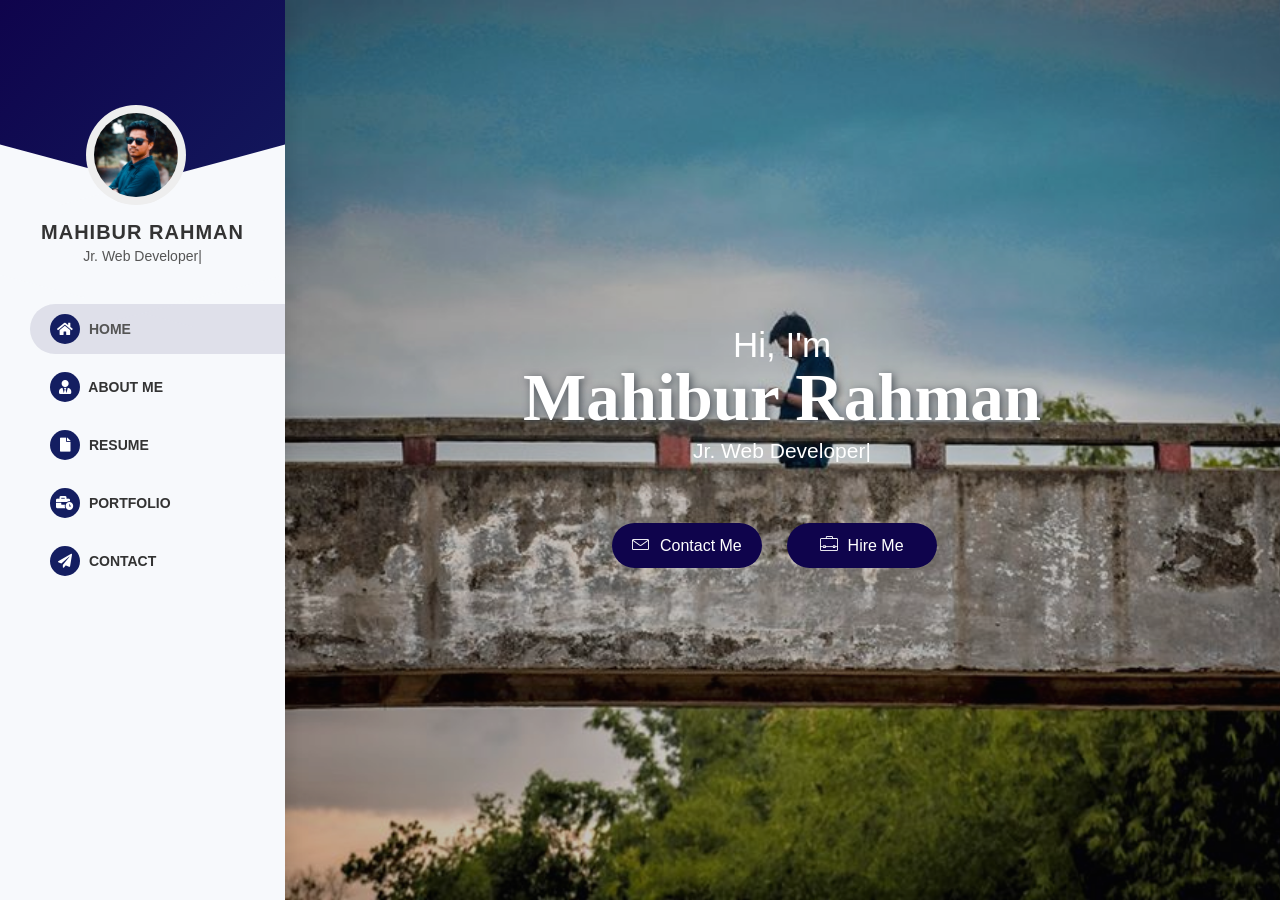
==== index.html @ e8173b94 "Add files via upload" ====
<!DOCTYPE html>
<html lang="en">

<head>
    <meta charset="utf-8">
    <meta http-equiv="X-UA-Compatible" content="IE=edge">
    <meta name="viewport" content="width=device-width, initial-scale=1, maximum-scale=1" />
    <meta name="description" content="Mahibur Rahman | Web Developer & Designer" />
    <meta name="author" content="Mahibur Rahman" />
    <link rel="icon" href="assets/img/profile.jpg">
    <title>Hi there! I&#039;m Mahibur Rahman.</title>

    <!-- Bootstrap -->
    <link rel="stylesheet" href="assets/css/bootstrap.min.css" type="text/css">
    <!-- Animation -->
    <link rel="stylesheet" href="assets/css/animate.min.css" type="text/css">
    <!-- Owl Carousel -->
    <link rel="stylesheet" href="assets/css/owl.carousel.min.css" type="text/css">
    <!-- Light Case -->
    <link rel="stylesheet" href="assets/css/lightcase.min.css" type="text/css">
    <!-- Template style -->
    <link rel="stylesheet" href="style.css" type="text/css">
    <script src="//maxcdn.bootstrapcdn.com/bootstrap/3.3.0/js/bootstrap.min.js"></script>
    <script src="//code.jquery.com/jquery-1.11.1.min.js"></script>

    <style>
     
    </style>

</head>


<body>
    <!-- preloader -->
    <div id="preloader">
        <div id="preloader-circle">
            <span></span>
            <span></span>
        </div>
    </div>
    <!-- /preloader -->

    <div class="wrapper-page">
        <!-- Header -->
        <header class="header">
            <div class="header-content">
                <div class="profile-picture-block">
                    <div class="my-photo">
                        <img src="assets/img/profile.jpg" class="img-fluid" alt="image">
                    </div>
                </div>
                <!-- Header Head -->
                <div class="site-title-block">
                    <div class="site-title">Mahibur Rahman</div>
                    <div class="type-wrap">
                        <div class="typed-strings">
                            <span>Jr. Web Developer</span>
                            <span>Jr. Software Developer</span>
                            <span>Designer</span>
                            <span>Learner</span>
                        </div>
                        <span class="typed"></span>
                    </div>
                </div>
                <!-- /Header Head -->

                <!-- Navigation -->
                <div class="site-nav">
                    <!-- Main menu -->
                    <ul class="header-main-menu" id="header-main-menu">
                        <li><a class="active" href="./"><i class="fas fa-home"></i> Home</a></li>
                        <li><a href="#about-me"><i class="fas fa-user-tie"></i> About Me</a></li>
                        <li><a href="#resume"><i class="fas fa-file"></i> Resume</a></li>
                        <li><a href="#portfolio"><i class="fas fa-business-time"></i> Portfolio</a></li>
                        <!-- <li><a href="#gallery"><i class="fas fa-image"></i> Gallery</a></li> -->
                        <li><a href="#contact"><i class="fas fa-paper-plane"></i> Contact</a></li>
                    </ul>
                    <!-- /Main menu -->

                    <!-- Copyrights -->
                    <!-- <div class="copyrights">©2020. All Rights Reserved by <b>Mahibur Rahman</div> -->
                    <!-- / Copyrights -->
                </div>
                <!-- /Navigation -->
            </div>
        </header>
        <!-- /Header -->

        <!-- Mobile Header -->
        <div class="responsive-header">
            <div class="responsive-header-name">
                <img class="responsive-logo" src="assets/img/profile.jpg" alt="" />
                <a href="./">Mahibur Rahman</a>
            </div>
            <span class="responsive-icon"><i class="lnr lnr-menu"></i></span>
        </div>
        <!-- /Mobile Header -->

        <!-- Main Content Pages -->
        <div class="content-pages">
            <!-- Subpages -->
            <div class="sub-home-pages">
                <!-- Start Page home -->
                <section id="home" class="sub-page start-page">
                    <div class="sub-page-inner">
                        <div class="mask"></div>
                        <div class="row">
                            <div class="col-sm-12 col-md-12 col-lg-12">
                                <div class="title-block">
                                    <span>Hi, I'm</span>
                                    <h2>
                                        Mahibur Rahman
                                    </h2>
                                    <div class="type-wrap">
                                        <div class="typed-strings">
                                            <span>Jr. Web Developer</span>
                                            <span>Jr. Software Developer</span>
                                            <span>Designer</span>
                                            <span>Learner</span>
                                        </div>
                                        <span class="typed"></span>
                                    </div>
                                    <div class="home-buttons">
                                        <a href="#contact" class="bt-submit"><i class="lnr lnr-envelope"></i> Contact
                                            Me</a>
                                        <a target="_blank" href="https://www.facebook.com/whoisrakib"
                                            class="bt-submit"><i class="lnr lnr-briefcase"></i> Hire Me</a>
                                    </div>
                                </div>
                            </div>
                        </div>
                    </div>
                </section>
                <!-- /Start Page home -->

                <!-- About Me Subpage -->
                <section id="about-me" class="sub-page">
                    <div class="sub-page-inner">
                        <div class="section-title">
                            <div class="main-title">
                                <div class="title-main-page">
                                    <h4>About me</h4>
                                    <p>introduce my self</p>
                                </div>
                            </div>
                        </div>
                        <div class="section-content">
                            <!-- about me -->
                            <div class="row pb-30">
                                <div class="col-xs-12 col-sm-12 col-md-6 col-lg-6">
                                    <h3>Mahibur Rahman</h3>
                                    <span class="about-location"><i class="lnr lnr-map-marker"></i> Dhaka,
                                        Bangladesh</span>
                                    <p class="about-content">I'm working as a Professional Web Developer since 2014.
                                        Worked in more than 85+ live projects and also with more than 120 different
                                        clients! I'm a person who is positive in every aspect of life. I'm simple &
                                        ordinary yet quite different from others. I like flowers in spring and rain in
                                        the summer...actually I love myself. I love music & that is all that matters. So
                                        stay with me...</p>
                                    <p class="about-content">For every single project that I have done my focus has been
                                        on creating the best user Experience Possible.</p>

                                    <ul class="bout-list-summry row">
                                        <li class="col-xs-12 col-sm-12 col-md-4 col-lg-4">
                                            <div class="icon-info">
                                                <i class="lnr lnr-briefcase"></i>
                                            </div>
                                            <div class="details-info">
                                                <h6>5 Years+ Working</h6>
                                                <p>Experience</p>
                                            </div>
                                        </li>
                                        <li class="col-xs-12 col-sm-12 col-md-4 col-lg-4">
                                            <div class="icon-info">
                                                <i class="lnr lnr-layers"></i>
                                            </div>
                                            <div class="details-info">
                                                <h6>85+ Projects</h6>
                                                <p>Completed</p>
                                            </div>
                                        </li>
                                        <li class="col-xs-12 col-sm-12 col-md-4 col-lg-4">
                                            <div class="icon-info">
                                                <i class="lnr lnr-coffee-cup"></i>
                                            </div>
                                            <div class="details-info">
                                                <h6>50+ Meetings</h6>
                                                <p>Successful</p>
                                            </div>
                                        </li>
                                    </ul>
                                </div>

                                <div class="col-xs-6 col-sm-12 col-md-6 col-lg-6">
                                    <div class="box-img">
                                        <img src="assets/img/about.gif" class="img-fluid" alt="image">
                                    </div>
                                </div>
                            </div>
                            <!-- /about me -->

                            <!-- services -->
                            <div class="special-block-bg">
                                <div class="section-head">
                                    <h4>
                                        <span>What Actually I Do</span>
                                        My Services
                                    </h4>
                                </div>
                                <div class="row">
                                    <div class="col-xs-12 col-sm-12 col-md-6 col-lg-6">
                                        <div class="services-list">
                                            <!-- Service Item 1 -->
                                            <div class="service-block">
                                                <div class="service-icon">
                                                    <i class="lnr lnr-laptop-phone"></i>
                                                </div>
                                                <div class="service-text">
                                                    <h4>Web Design & Development</h4>
                                                    <p>Let’s our professionals develop your dream site. Our developers
                                                        make our client’s money worthy by offering something better than
                                                        their competitors have.</p>
                                                </div>
                                            </div>
                                            <!-- /Service Item 1 -->

                                            <!-- Service Item 2 -->
                                            <div class="service-block">
                                                <div class="service-icon">
                                                    <i class="lnr lnr-code"></i>
                                                </div>
                                                <div class="service-text">
                                                    <h4>Digital Marketing</h4>
                                                    <p>All types of Digital Marketing source are available here.</p>
                                                </div>
                                            </div>
                                            <!-- Service Item 2 -->
                                        </div>
                                    </div>

                                    <div class="col-xs-12 col-sm-12 col-md-6 col-lg-6">
                                        <div class="services-list">
                                            <!-- Service Item 3 -->
                                            <div class="service-block">
                                                <div class="service-icon">
                                                    <i class="lnr lnr-pencil"></i>
                                                </div>
                                                <div class="service-text">
                                                    <h4>Graphics Design</h4>
                                                    <p>Graphics Design is my hobby, i like to design in my free time.
                                                        It's help me to design Software or Web.</p>
                                                </div>
                                            </div>
                                            <!-- Service Item 3 -->

                                            <!-- Service Item 4 -->
                                            <div class="service-block">
                                                <div class="service-icon">
                                                    <i class="lnr lnr-screen"></i>
                                                </div>
                                                <div class="service-text">
                                                    <h4>Software Development</h4>
                                                    <p>We develop professional Software and Mobile App. Budget friendly
                                                        and best service.</p>
                                                </div>
                                            </div>
                                            <!-- Service Item 4 -->
                                        </div>
                                    </div>
                                </div>
                            </div>
                            <!-- /services -->

                            <!-- Video section -->
                            <div class="video-section">
                                <div class="overlay pb-40 pt-40">
                                    <div class="container">
                                        <div class="row">
                                            <div class="col-xs-12 col-sm-12 col-md-7 col-lg-7">
                                                <div class="sub-title">
                                                    <h6>Why You Hire Me?</h6>
                                                    <h2>I Am The Best Front End Expert in the marketplace</h2>
                                                </div>
                                            </div>
                                            <div class="col-xs-12 col-sm-12 col-md-5 col-lg-5">
                                                <div class="pulse-icon">
                                                    <div class="icon-wrap">
                                                        <a target="_blank" href="#contact">
                                                            <i class="fa fa-play"></i>
                                                        </a>
                                                    </div>
                                                    <div class="elements">
                                                        <div class="circle circle-outer"></div>
                                                        <div class="circle circle-inner"></div>
                                                        <div class="pulse pulse-1"></div>
                                                        <div class="pulse pulse-2"></div>
                                                        <div class="pulse pulse-3"></div>
                                                    </div>
                                                </div>
                                            </div>
                                        </div>
                                    </div>
                                </div>
                            </div>
                            <!-- /Video section -->

                            <!-- Fun Facts -->
                            <div class="row pb-30 pt-30">
                                <div class="section-head col-sm-12">
                                    <h4>
                                        <span>Fun</span>
                                        Facts
                                    </h4>
                                </div>
                                <!-- Item 1 -->
                                <div class="col-xs-12 col-sm-6 col-md-3 col-lg-3">
                                    <div class="pb-30">
                                        <div class="counter-block">
                                            <i class="pe-7s-smile"></i>
                                            <h4>Happy Clients</h4>
                                            <span class="counter-block-value" data-count="150">0</span>
                                        </div>
                                    </div>
                                </div>
                                <!-- /Item 1-->

                                <!-- Item 2 -->
                                <div class="col-xs-12 col-sm-6 col-md-3 col-lg-3">
                                    <div class="pb-30">
                                        <div class="counter-block">
                                            <i class="pe-7s-light"></i>
                                            <h4>Experiences Years</h4>
                                            <span class="counter-block-value" data-count="3">0</span>
                                        </div>
                                    </div>
                                </div>
                                <!-- /Item 2 -->

                                <!-- Item 3-->
                                <div class="col-xs-12 col-sm-6 col-md-3 col-lg-3">
                                    <div class="pb-30">
                                        <div class="counter-block">
                                            <i class="pe-7s-cup"></i>
                                            <h4>Awards Won</h4>
                                            <span class="counter-block-value" data-count="1">0</span>
                                        </div>
                                    </div>
                                </div>
                                <!-- /Item 3 -->

                                <!-- Item 4-->
                                <div class="col-xs-12 col-sm-6 col-md-3 col-lg-3">
                                    <div class="pb-30">
                                        <div class="counter-block">
                                            <i class="pe-7s-coffee"></i>
                                            <h4>Meetings</h4>
                                            <span class="counter-block-value" data-count="50">0</span>
                                        </div>
                                    </div>
                                </div>
                                <!-- /Item 4-->
                            </div>
                            <!-- /Fun Facts -->

                            <!-- List Of Testimonials -->
                            <div class="special-block-bg">
                                <div class="section-head">
                                    <h4>
                                        <span>What My Freedom</span>
                                        Client Say
                                    </h4>
                                </div>
                                <div class="testimonials owl-carousel">
                                    <!-- Testimonial item 1 -->
                                    <div class="testimonial-item">
                                        <div class="testimonial-content">
                                            <div class="testimonial-review">
                                                <p>Rakib is very much impressive in customer service. The most important
                                                    thing is if you need frequent editing and, he has no objection,
                                                    which is very much position. I think him as my permanent graphic
                                                    designer. Wishing him al the best.</p>
                                            </div>
                                        </div>
                                        <div class="testimonial-footer">
                                            <div class="testimonial-avatar">
                                                <img src="assets/img/testimonials/testimonial-avatar-1.png"
                                                    alt="Istiaque Hasan" />
                                            </div>
                                            <div class="testimonial-owner-content">
                                                <p class="testimonial-owner">Istiaque Hasan</p>
                                                <ul class="testimonial-rating">
                                                    <li><i class="fa fa-star"></i></li>
                                                    <li><i class="fa fa-star"></i></li>
                                                    <li><i class="fa fa-star"></i></li>
                                                    <li><i class="fa fa-star"></i></li>
                                                    <li><i class="fa fa-star"></i></li>
                                                </ul>
                                            </div>
                                        </div>
                                    </div>
                                    <!-- /Testimonial item 1 -->

                                    <!-- Testimonial item 2 -->
                                    <div class="testimonial-item">
                                        <div class="testimonial-content">
                                            <div class="testimonial-review">
                                                <p>The process of working with Rakib's has always been pleasant and
                                                    smooth.He is very proactive and cognizant of the budget I am working
                                                    with.</p>
                                            </div>
                                        </div>
                                        <div class="testimonial-footer">
                                            <div class="testimonial-avatar">
                                                <img src="assets/img/testimonials/testimonial-avatar-2.png"
                                                    alt="Shahnur Niloy" />
                                            </div>
                                            <div class="testimonial-owner-content">
                                                <p class="testimonial-owner">Shahnur Niloy</p>
                                                <ul class="testimonial-rating">
                                                    <li><i class="fa fa-star"></i></li>
                                                    <li><i class="fa fa-star"></i></li>
                                                    <li><i class="fa fa-star"></i></li>
                                                    <li><i class="fa fa-star"></i></li>
                                                    <li><i class="fa fa-star-half-alt"></i></li>
                                                </ul>
                                            </div>
                                        </div>
                                    </div>
                                    <!-- /Testimonial item 2 -->

                                    <!-- Testimonial item 3 -->
                                    <div class="testimonial-item">
                                        <div class="testimonial-content">
                                            <div class="testimonial-review">
                                                <p>hamim was great to work with on this small project -- he was very
                                                    resourceful and patient. We will certainly keep him in mind for
                                                    future projects. Awesome work, Highly recommend him to other
                                                    employers.</p>
                                            </div>
                                        </div>
                                        <div class="testimonial-footer">
                                            <div class="testimonial-avatar">
                                                <img src="assets/img/testimonials/testimonial-avatar-1.png"
                                                    alt="Flyn Jumary" />
                                            </div>
                                            <div class="testimonial-owner-content">
                                                <p class="testimonial-owner">Flyn Jumary</p>
                                                <ul class="testimonial-rating">
                                                    <li><i class="fa fa-star"></i></li>
                                                    <li><i class="fa fa-star"></i></li>
                                                    <li><i class="fa fa-star"></i></li>
                                                    <li><i class="fa fa-star"></i></li>
                                                    <li><i class="fa fa-star"></i></li>
                                                </ul>
                                            </div>
                                        </div>
                                    </div>
                                    <!-- /Testimonial item 3 -->
                                </div>
                            </div>
                            <!-- /List Of Testimonials -->
                            <!-- /Clients Block -->
                        </div>
                    </div>
                </section>
                <!-- About Me Subpage -->

                <!-- Resume Subpage -->
                <section id="resume" class="sub-page">
                    <div class="sub-page-inner">
                        <div class="section-title">
                            <div class="main-title">
                                <div class="title-main-page">
                                    <h4>Resume</h4>
                                    <p>introduce my self</p>
                                </div>
                            </div>
                        </div>

                        <div class="section-content">
                            <div class="row">
                                <div class="col-xs-12 col-sm-12 col-md-12">

                                    <!-- Work History -->
                                    <div class="pb-300">
                                        <div class="section-head col-sm-12">
                                            <h4>
                                                <span>My Professional</span>
                                                Work History
                                            </h4>
                                            <a class="bt-submit"
                                                href="https://drive.google.com/file/u/1/d/1zi_eWAwL0IRHA_oFa9gWhg3jEgoL3Dp6/view?usp=sharing"><i
                                                    class="fas fa-cloud-download-alt"></i> Download Resume</a>
                                        </div>

                                        <div class="main-timeline">
                                            <div class="timeline currecnt">
                                                <div class="timeline-icon">
                                                    <img src="assets/img/resume/1.jpg" alt="">
                                                </div>
                                                <div class="timeline-content">
                                                    <span class="date">February 20, 2020 - Till Now</span>
                                                    <h5 class="title">Associate Software Engineer at <b>Feydel</b></h5>
                                                    <p class="description">Feydel is a software company that provides a
                                                        lot of digital service. I'm working here as a learner of
                                                        software industry and trying to learn more and implement new
                                                        technology. Hoping best and for this i always seek the almighty
                                                        God's mercy.</p>
                                                </div>
                                            </div>

                                            <div class="timeline">
                                                <div class="timeline-icon">
                                                    <img src="assets/img/resume/2.jpg" alt="">
                                                </div>
                                                <div class="timeline-content">
                                                    <span class="date">2015 - 2017</span>
                                                    <h5 class="title">Designer & Developer at <b>Fiverr</b></h5>
                                                    <p class="description">I was earned Level 2 Seller badge, but
                                                        unfortunately it was block.</p>
                                                </div>
                                            </div>

                                            <div class="timeline">
                                                <div class="timeline-icon">
                                                    <img src="assets/img/resume/3.jpg" alt="">
                                                </div>
                                                <div class="timeline-content  s-m-0 pb-0">
                                                    <span class="date">2016 - 2019</span>
                                                    <h5 class="title">Front-end Developer</h5>
                                                    <p class="description">Worked at <b>Rakib's</b></p>
                                                </div>
                                            </div>
                                        </div>
                                    </div>
                                    <!-- /Work History -->

                                    <!-- Skills -->
                                    <div class="pb-30 pt-30">
                                        <div class="row list-skills">
                                            <!-- Work Skills -->
                                            <div class="col-xs-12 col-sm-12 col-md-12">
                                                <div class="special-block-bg">
                                                    <div class="section-head">
                                                        <h4>
                                                            <span>My Professional </span>
                                                            Work Skills
                                                        </h4>
                                                    </div>
                                                    <div class="row">
                                                        <div class="col-xs-12 col-sm-6 col-md-6">
                                                            <div class="skills-items skills-progressbar">
                                                                <div class="skill-item">
                                                                    <h4>HTML5</h4>
                                                                    <div class="progress">
                                                                        <div class="progress-bar wow fadeInLeft"
                                                                            data-progress="100%" style="width: 100%;"
                                                                            data-wow-duration="1.5s"
                                                                            data-wow-delay="1.2s"> </div>
                                                                    </div>
                                                                    <span>100%</span>
                                                                </div>
                                                                <div class="skill-item">
                                                                    <h4>CSS3</h4>
                                                                    <div class="progress">
                                                                        <div class="progress-bar wow fadeInLeft"
                                                                            data-progress="100%" style="width: 100%;"
                                                                            data-wow-duration="1.5s"
                                                                            data-wow-delay="1.2s"> </div>
                                                                    </div>
                                                                    <span>100%</span>
                                                                </div>
                                                                <div class="skill-item">
                                                                    <h4>Adobe Photoshop & Illustrator</h4>
                                                                    <div class="progress">
                                                                        <div class="progress-bar wow fadeInLeft"
                                                                            data-progress="90%" style="width: 75%;"
                                                                            data-wow-duration="1.5s"
                                                                            data-wow-delay="1.2s"> </div>
                                                                    </div>
                                                                    <span>90%</span>
                                                                </div>
                                                                <div class="skill-item">
                                                                    <h4>PSD to HTML5</h4>
                                                                    <div class="progress">
                                                                        <div class="progress-bar wow fadeInLeft"
                                                                            data-progress="100%" style="width: 100%;"
                                                                            data-wow-duration="1.5s"
                                                                            data-wow-delay="1.2s"> </div>
                                                                    </div>
                                                                    <span>100%</span>
                                                                </div>
                                                                <div class="skill-item">
                                                                    <h4>Responsive Design</h4>
                                                                    <div class="progress">
                                                                        <div class="progress-bar wow fadeInLeft"
                                                                            data-progress="100%" style="width: 100%;"
                                                                            data-wow-duration="1.5s"
                                                                            data-wow-delay="1.2s"> </div>
                                                                    </div>
                                                                    <span>100%</span>
                                                                </div>
                                                            </div>
                                                        </div>
                                                        <div class="col-xs-12 col-sm-6 col-md-6">
                                                            <div class="skills-items skills-progressbar">

                                                                <div class="skill-item">
                                                                    <h4>WordPress</h4>
                                                                    <div class="progress">
                                                                        <div class="progress-bar wow fadeInLeft"
                                                                            data-progress="85%" style="width: 65%;"
                                                                            data-wow-duration="1.5s"
                                                                            data-wow-delay="1.2s"> </div>
                                                                    </div>
                                                                    <span>85%</span>
                                                                </div>
                                                                <div class="skill-item">
                                                                    <h4>PHP & MySQL</h4>
                                                                    <div class="progress">
                                                                        <div class="progress-bar wow fadeInLeft"
                                                                            data-progress="65%" style="width: 65%;"
                                                                            data-wow-duration="1.5s"
                                                                            data-wow-delay="1.2s"> </div>
                                                                    </div>
                                                                    <span>65%</span>
                                                                </div>
                                                                <div class="skill-item">
                                                                    <h4>Time Management</h4>
                                                                    <div class="progress">
                                                                        <div class="progress-bar wow fadeInLeft"
                                                                            data-progress="100%" style="width: 100%;"
                                                                            data-wow-duration="1.5s"
                                                                            data-wow-delay="1.2s"> </div>
                                                                    </div>
                                                                    <span>100%</span>
                                                                </div>
                                                                <div class="skill-item">
                                                                    <h4>Team Work</h4>
                                                                    <div class="progress">
                                                                        <div class="progress-bar wow fadeInLeft"
                                                                            data-progress="100%" style="width: 100%;"
                                                                            data-wow-duration="1.5s"
                                                                            data-wow-delay="1.2s"> </div>
                                                                    </div>
                                                                    <span>100%</span>
                                                                </div>
                                                                <div class="skill-item">
                                                                    <h4>Flutter</h4>
                                                                    <div class="progress">
                                                                        <div class="progress-bar wow fadeInLeft"
                                                                            data-progress="50%" style="width: 40%;"
                                                                            data-wow-duration="1.5s"
                                                                            data-wow-delay="1.2s"> </div>
                                                                    </div>
                                                                    <span>50%</span>
                                                                </div>
                                                            </div>
                                                        </div>
                                                    </div>
                                                </div>
                                            </div>
                                            <!-- /Work Skills -->
                                        </div>
                                    </div>
                                    <!-- /Skills -->

                                    <!-- Education History -->
                                    <div class="pt-30">
                                        <div class="section-head">
                                            <h4>
                                                <span>My Education</span>
                                                Background History
                                            </h4>
                                        </div>
                                        <div class="main-timeline">
                                            <div class="timeline">
                                                <div class="timeline-icon">
                                                    <img src="assets/img/resume/6.jpg" alt="">
                                                </div>
                                                <div class="timeline-content">
                                                    <span class="date">2017-2021</span>
                                                    <h5 class="title">B.Sc. in CSE</h5>
                                                    <p class="description">Studying Computer Science in <b>City
                                                            University</b>, Dhaka.</p>
                                                </div>
                                            </div>

                                            <div class="timeline">
                                                <div class="timeline-icon">
                                                    <img src="assets/img/resume/5.jpg" alt="">
                                                </div>
                                                <div class="timeline-content">
                                                    <span class="date">2014-2016</span>
                                                    <h5 class="title">HSC</h5>
                                                    <p class="description">I have completed a HSC from <b>Kazi Mohammad
                                                            Shafiqul Islam University College</b>, B-Baria.</p>
                                                </div>
                                            </div>

                                            <div class="timeline">
                                                <div class="timeline-icon">
                                                    <img src="assets/img/resume/4.jpg" alt="">
                                                </div>
                                                <div class="timeline-content">
                                                    <span class="date">2007-2013</span>
                                                    <h5 class="title">SSC</h5>
                                                    <p class="description">I have completed a 5-year Secondary School
                                                        Certificate (SSC) from <b>Gobindapur Govt. High School</b>,
                                                        Habiganj, Sylhet.</p>
                                                </div>
                                            </div>
                                        </div>
                                    </div>
                                    <!-- /Education History -->
                                </div>
                            </div>
                        </div>
                    </div>
                </section>
                <!-- End of Resume Subpage -->

                <!-- Gallery Subpage -->
                <section id="gallery" class="sub-page">
                    <div class="sub-page-inner">
                        <div class="row">
                            <div class="gallery col-lg-12 col-md-12 col-sm-12 col-xs-12">
                                <div class="section-title">
                                    <div class="main-title">
                                        <div class="title-main-page">
                                            <h4>Gallery</h4>
                                            <p>My History</p>
                                        </div>
                                    </div>
                                </div>



                            </div>

                            <div class="col-md-12 d-flex justify-content-center mb-5">
                                <button class="btn btn-default filter-button mr-1" data-filter="all">All</button>
                                <button class="btn btn-default filter-button mr-1" data-filter="personal">Personal</button>
                                <button class="btn btn-default filter-button mr-1" data-filter="profession">Profession</button>
                                <button class="btn btn-default filter-button mr-1" data-filter="event">Event</button>
                                <button class="btn btn-default filter-button mr-1" data-filter="tour">Tour</button>
                            </div>
                            <br />

                            <!-- class="img-responsive" -->

                            <div class="gallery_product col-lg-4 col-md-4 col-sm-4 col-xs-6 filter personal">
                                <img src="https://scontent.fdac47-1.fna.fbcdn.net/v/t1.0-9/79764875_1923916137754466_2978087918834286592_o.jpg?_nc_cat=110&_nc_sid=8024bb&_nc_eui2=AeHgt6SiRjdaEcbPVSSffFo7IG5-Um8bA9cgbn5SbxsD1w5Xbi-6VsKJy18_uij1AItuf48B-cM-PPSHP7uUJD5S&_nc_ohc=GqSFt-AwVDoAX84lDVu&_nc_ht=scontent.fdac47-1.fna&oh=a0bc2d7d4e1d3efeb9baf0057ae19a7d&oe=5F55BA62"
                                    alt="#" class="img-thumbnail">
                            </div>

                            <div class="gallery_product col-lg-4 col-md-4 col-sm-4 col-xs-6 filter tour">
                                <img src="https://scontent.fdac47-1.fna.fbcdn.net/v/t1.0-9/72125590_1886396641506416_6916724636101115904_o.jpg?_nc_cat=106&_nc_sid=8024bb&_nc_eui2=AeGSVfP-X7hhAEN4WatjJijjFYxdWiLDgmUVjF1aIsOCZSQSR-vZTpMQgyBN8HRsVs7hPFhmv5TmLe0lmCH4rxYX&_nc_ohc=f18ue5Nza4cAX_ihkEC&_nc_ht=scontent.fdac47-1.fna&oh=5214dcdf94a2c485071a6c56206efd96&oe=5F54E65E"
                                    alt="#" class="img-thumbnail">
                            </div>

                            <div class="gallery_product col-lg-4 col-md-4 col-sm-4 col-xs-6 filter personal">
                                <img src="https://scontent.fdac47-1.fna.fbcdn.net/v/t1.0-9/79764875_1923916137754466_2978087918834286592_o.jpg?_nc_cat=110&_nc_sid=8024bb&_nc_eui2=AeHgt6SiRjdaEcbPVSSffFo7IG5-Um8bA9cgbn5SbxsD1w5Xbi-6VsKJy18_uij1AItuf48B-cM-PPSHP7uUJD5S&_nc_ohc=GqSFt-AwVDoAX84lDVu&_nc_ht=scontent.fdac47-1.fna&oh=a0bc2d7d4e1d3efeb9baf0057ae19a7d&oe=5F55BA62"
                                    alt="#" class="img-thumbnail">
                            </div>

                            <div class="gallery_product col-lg-4 col-md-4 col-sm-4 col-xs-6 filter tour">
                                <img src="http://fakeimg.pl/365x365/" class="img-responsive">
                            </div>

                            <div class="gallery_product col-lg-4 col-md-4 col-sm-4 col-xs-6 filter event">
                                <img src="https://scontent.fdac47-1.fna.fbcdn.net/v/t1.0-9/s960x960/72329964_1857865034359577_7206044044160401408_o.jpg?_nc_cat=110&_nc_sid=8024bb&_nc_eui2=AeH_0xsXowudPuBr1KXsTn-YVINbX5HBjbpUg1tfkcGNurQhA3lwwfHkfXMrXjTsY6-t6FCAnmLCROmaK8_ek2c6&_nc_ohc=lEI-Dkhu3ZoAX-2nlxo&_nc_ht=scontent.fdac47-1.fna&_nc_tp=7&oh=a49952ae1982ecd7a5e2e778aaf15fd2&oe=5F55923D"
                                    alt="#" class="img-thumbnail">
                            </div>

                            <div class="gallery_product col-lg-4 col-md-4 col-sm-4 col-xs-6 filter tour">
                                <img src="http://fakeimg.pl/365x365/" class="img-responsive">
                            </div>

                            <div class="gallery_product col-lg-4 col-md-4 col-sm-4 col-xs-6 filter event">
                                <img src="https://scontent.fdac47-1.fna.fbcdn.net/v/t1.0-9/s960x960/72329964_1857865034359577_7206044044160401408_o.jpg?_nc_cat=110&_nc_sid=8024bb&_nc_eui2=AeH_0xsXowudPuBr1KXsTn-YVINbX5HBjbpUg1tfkcGNurQhA3lwwfHkfXMrXjTsY6-t6FCAnmLCROmaK8_ek2c6&_nc_ohc=lEI-Dkhu3ZoAX-2nlxo&_nc_ht=scontent.fdac47-1.fna&_nc_tp=7&oh=a49952ae1982ecd7a5e2e778aaf15fd2&oe=5F55923D"
                                    alt="#" class="img-thumbnail">
                            </div>

                            <div class="gallery_product col-lg-4 col-md-4 col-sm-4 col-xs-6 filter profession">
                                <img src="https://scontent.fdac47-1.fna.fbcdn.net/v/t1.0-9/s960x960/72329964_1857865034359577_7206044044160401408_o.jpg?_nc_cat=110&_nc_sid=8024bb&_nc_eui2=AeH_0xsXowudPuBr1KXsTn-YVINbX5HBjbpUg1tfkcGNurQhA3lwwfHkfXMrXjTsY6-t6FCAnmLCROmaK8_ek2c6&_nc_ohc=lEI-Dkhu3ZoAX-2nlxo&_nc_ht=scontent.fdac47-1.fna&_nc_tp=7&oh=a49952ae1982ecd7a5e2e778aaf15fd2&oe=5F55923D"
                                    alt="#" class="img-thumbnail">
                            </div>

                            <div class="gallery_product col-lg-4 col-md-4 col-sm-4 col-xs-6 filter tour">
                                <img src="http://fakeimg.pl/365x365/" class="img-responsive">
                            </div>

                            <div class="gallery_product col-lg-4 col-md-4 col-sm-4 col-xs-6 filter personal">
                                <img src="https://scontent.fdac47-1.fna.fbcdn.net/v/t1.0-9/79764875_1923916137754466_2978087918834286592_o.jpg?_nc_cat=110&_nc_sid=8024bb&_nc_eui2=AeHgt6SiRjdaEcbPVSSffFo7IG5-Um8bA9cgbn5SbxsD1w5Xbi-6VsKJy18_uij1AItuf48B-cM-PPSHP7uUJD5S&_nc_ohc=GqSFt-AwVDoAX84lDVu&_nc_ht=scontent.fdac47-1.fna&oh=a0bc2d7d4e1d3efeb9baf0057ae19a7d&oe=5F55BA62"
                                    alt="#" class="img-thumbnail">
                            </div>

                            <div class="gallery_product col-lg-4 col-md-4 col-sm-4 col-xs-6 filter event">
                                <img src="https://scontent.fdac47-1.fna.fbcdn.net/v/t1.0-9/s960x960/72329964_1857865034359577_7206044044160401408_o.jpg?_nc_cat=110&_nc_sid=8024bb&_nc_eui2=AeH_0xsXowudPuBr1KXsTn-YVINbX5HBjbpUg1tfkcGNurQhA3lwwfHkfXMrXjTsY6-t6FCAnmLCROmaK8_ek2c6&_nc_ohc=lEI-Dkhu3ZoAX-2nlxo&_nc_ht=scontent.fdac47-1.fna&_nc_tp=7&oh=a49952ae1982ecd7a5e2e778aaf15fd2&oe=5F55923D"
                                    alt="#" class="img-thumbnail">
                            </div>


                            <div class="gallery_product col-lg-4 col-md-4 col-sm-4 col-xs-6 filter friends">
                                <img src="http://fakeimg.pl/365x365/" class="img-responsive">
                            </div>
                        </div>
                    </div>
                </section>

                <!--end gallery subpage-->





                <!-- Portfolio Subpage -->
                <section id="portfolio" class="sub-page">
                    <div class="sub-page-inner">
                        <div class="section-title">
                            <div class="main-title">
                                <div class="title-main-page">
                                    <h4>Portfolio</h4>
                                    <p>Samples of some of my work from the past year.</p>
                                </div>
                            </div>
                        </div>

                        <div class="section-content">
                            <div class="filter-tabs">
                                <button class="fil-cat" data-rel="all"><span>0</span> All</button>
                                <button class="fil-cat" data-rel="html"><span>150</span> Graphic Design</button>
                                <button class="fil-cat" data-rel="landingpage"><span>10</span> Web Design</button>
                                <button class="fil-cat" data-rel="wp"><span>05</span> eCommerce Website</button>
                                <button class="fil-cat" data-rel="ecommerce"><span>01</span> Software Develop</button>
                            </div>

                            <div class="portfolio-grid portfolio-trigger" id="portfolio-page">
                                <div class="label-portfolio"><span class="rotated-sub">project</span><span
                                        class="project-count">11</span></div>
                                <div class="row">
                                    <div class="col-lg-6 col-md-6 col-sm-12 col-xs-12 portfolio-item all landingpage">
                                        <div class="portfolio-img">
                                            <img src="assets/img/portfolio/1.jpg" class="img-responsive" alt="">
                                        </div>
                                        <div class="portfolio-data">
                                            <h4><a target="_blank" href="http://www.feydel.com">Feydel Technology</a>
                                            </h4>
                                            <div class="portfolio-attr">
                                                <a target="_blank" href="http://www.feydel.com"><i
                                                        class="lnr lnr-link"></i></a>
                                                <a href="assets/img/portfolio/1-1.png" data-rel="lightcase:gal"
                                                    title=""><i class="lnr lnr-move"></i></a>
                                            </div>
                                        </div>
                                    </div>
                                    <div class="col-lg-6 col-md-6 col-sm-12 col-xs-12 portfolio-item all html">
                                        <div class="portfolio-img">
                                            <img src="assets/img/portfolio/2.jpg" class="img-responsive" alt="">
                                        </div>
                                        <div class="portfolio-data">
                                            <h4><a target="_blank" href="#">PlanetBD Travels</a></h4>
                                            <div class="portfolio-attr">
                                                <a target="_blank" href="#"><i class="lnr lnr-link"></i></a>
                                                <a href="assets/img/portfolio/2-2.jpg" data-rel="lightcase:gal"
                                                    title=""><i class="lnr lnr-move"></i></a>
                                            </div>
                                        </div>
                                    </div>
                                    <div class="col-lg-6 col-md-6 col-sm-12 col-xs-12 portfolio-item all html">
                                        <div class="portfolio-img">
                                            <img src="assets/img/portfolio/3.jpg" class="img-responsive" alt="">
                                        </div>
                                        <div class="portfolio-data">
                                            <h4><a target="_blank" href="#">Restaurant Menu Card</a></h4>
                                            <div class="portfolio-attr">
                                                <a target="_blank" href="#"><i class="lnr lnr-link"></i></a>
                                                <a href="assets/img/portfolio/3-3.jpg" data-rel="lightcase:gal"
                                                    title=""><i class="lnr lnr-move"></i></a>
                                            </div>
                                        </div>
                                    </div>
                                    <div class="col-lg-6 col-md-6 col-sm-12 col-xs-12 portfolio-item all wp">
                                        <div class="portfolio-img">
                                            <img src="assets/img/portfolio/4.jpg" class="img-responsive" alt="">
                                        </div>
                                        <div class="portfolio-data">
                                            <h4><a target="_blank" href="#">Grocery Ecommerce</a></h4>
                                            <div class="portfolio-attr">
                                                <a target="_blank" href="#"><i class="lnr lnr-link"></i></a>
                                                <a href="assets/img/portfolio/4-4.jpg" data-rel="lightcase:gal"
                                                    title=""><i class="lnr lnr-move"></i></a>
                                            </div>
                                        </div>
                                    </div>
                                    <div class="col-lg-6 col-md-6 col-sm-12 col-xs-12 portfolio-item all html">
                                        <div class="portfolio-img">
                                            <img src="assets/img/portfolio/5.jpg" class="img-responsive" alt="">
                                        </div>
                                        <div class="portfolio-data">
                                            <h4><a target="_blank"
                                                    href="http://tf.wpcheatsheet.net/html/garden-house/">Garden
                                                    House</a></h4>
                                            <div class="portfolio-attr">
                                                <a target="_blank"
                                                    href="http://tf.wpcheatsheet.net/html/garden-house/"><i
                                                        class="lnr lnr-link"></i></a>
                                                <a href="assets/img/portfolio/5-5.jpg" data-rel="lightcase:gal"
                                                    title=""><i class="lnr lnr-move"></i></a>
                                            </div>
                                        </div>
                                    </div>
                                    <div class="col-lg-6 col-md-6 col-sm-12 col-xs-12 portfolio-item all wp">
                                        <div class="portfolio-img">
                                            <img src="assets/img/portfolio/6.jpg" class="img-responsive" alt="">
                                        </div>
                                        <div class="portfolio-data">
                                            <h4><a target="_blank" href="http://amarcare.xyz">Cosmetics E-Commerce
                                                    Website</a></h4>
                                            <div class="portfolio-attr">
                                                <a target="_blank" href="http://amarcare.xyz"><i
                                                        class="lnr lnr-link"></i></a>
                                                <a href="assets/img/portfolio/6-6.png" data-rel="lightcase:gal"
                                                    title=""><i class="lnr lnr-move"></i></a>
                                            </div>
                                        </div>
                                    </div>
                                    <div class="col-lg-6 col-md-6 col-sm-12 col-xs-12 portfolio-item all landingpage">
                                        <div class="portfolio-img">
                                            <img src="assets/img/portfolio/7.jpg" class="img-responsive" alt="">
                                        </div>
                                        <div class="portfolio-data">
                                            <h4><a target="_blank" href="http://loginbangladesh.com">News Paper</a></h4>
                                            <div class="portfolio-attr">
                                                <a target="_blank" href="http://loginbangladesh.com"><i
                                                        class="lnr lnr-link"></i></a>
                                                <a href="assets/img/portfolio/7-7.png" data-rel="lightcase:gal"
                                                    title=""><i class="lnr lnr-move"></i></a>
                                            </div>
                                        </div>
                                    </div>
                                    <div class="col-lg-6 col-md-6 col-sm-12 col-xs-12 portfolio-item all html">
                                        <div class="portfolio-img">
                                            <img src="assets/img/portfolio/8.jpg" class="img-responsive" alt="">
                                        </div>
                                        <div class="portfolio-data">
                                            <h4><a target="_blank" href="#">Business Card Design</a></h4>
                                            <div class="portfolio-attr">
                                                <a target="_blank" href="#"><i class="lnr lnr-link"></i></a>
                                                <a href="assets/img/portfolio/8-8.jpg" data-rel="lightcase:gal"
                                                    title=""><i class="lnr lnr-move"></i></a>
                                            </div>
                                        </div>
                                    </div>
                                    <div class="col-lg-6 col-md-6 col-sm-12 col-xs-12 portfolio-item all landingpage">
                                        <div class="portfolio-img">
                                            <img src="assets/img/portfolio/9.jpg" class="img-responsive" alt="">
                                        </div>
                                        <div class="portfolio-data">
                                            <h4><a target="_blank" href="#">LMS Website</a></h4>
                                            <div class="portfolio-attr">
                                                <a target="_blank" href="#"><i class="lnr lnr-link"></i></a>
                                                <a href="assets/img/portfolio/9-9.png" data-rel="lightcase:gal"
                                                    title=""><i class="lnr lnr-move"></i></a>
                                            </div>
                                        </div>
                                    </div>
                                    <div class="col-lg-6 col-md-6 col-sm-12 col-xs-12 portfolio-item all html">
                                        <div class="portfolio-img">
                                            <img src="assets/img/portfolio/10.jpg" class="img-responsive" alt="">
                                        </div>
                                        <div class="portfolio-data">
                                            <h4><a target="_blank" href="#">Runner Courier Service</a></h4>
                                            <div class="portfolio-attr">
                                                <a target="_blank" href="#"><i class="lnr lnr-link"></i></a>
                                                <a href="assets/img/portfolio/10-10.jpg" data-rel="lightcase:gal"
                                                    title=""><i class="lnr lnr-move"></i></a>
                                            </div>
                                        </div>
                                    </div>
                                    <div class="col-lg-6 col-md-6 col-sm-12 col-xs-12 portfolio-item all ecommerce">
                                        <div class="portfolio-img">
                                            <img src="assets/img/portfolio/11.jpg" class="img-responsive" alt="">
                                        </div>
                                        <div class="portfolio-data">
                                            <h4><a target="_blank" href="http://nasir24.com/">Web Application</a></h4>
                                            <div class="portfolio-attr">
                                                <a target="_blank" href="http://nasir24.com/"><i
                                                        class="lnr lnr-link"></i></a>
                                                <a href="assets/img/portfolio/11-11.jpg" data-rel="lightcase:gal"
                                                    title=""><i class="lnr lnr-move"></i></a>
                                            </div>
                                        </div>
                                    </div>
                                </div>
                            </div>
                        </div>
                    </div>
                </section>
                <!-- /Portfolio Subpage -->


                <!-- Contact Subpage -->
                <section id="contact" class="sub-page">
                    <div class="sub-page-inner">
                        <div class="section-title">
                            <div class="main-title">
                                <div class="title-main-page">
                                    <h4>Contact</h4>
                                    <p>NEED SOME HELP?</p>
                                </div>
                            </div>
                        </div>

                        <!-- Contact Details -->
                        <div class="pt-50 pb-30">
                            <div class="section-head">
                                <h4>
                                    <span>Contact Information</span>
                                    Find me here
                                </h4>
                            </div>

                            <!-- Contact Info -->
                            <div class="sidebar-textbox row pb-50">
                                <div class="contact-info d-flex col-md-4">
                                    <div class="w-25">
                                        <div class="contact-icon">
                                            <i class="fas fa-phone"></i>
                                        </div>
                                    </div>
                                    <div class="contact-text w-75">
                                        <h2>Phone</h2>
                                        <p>+880 1776 539639</p>
                                    </div>
                                </div>
                                <div class="contact-info d-flex col-md-4">
                                    <div class="w-25">
                                        <div class="contact-icon">
                                            <i class="far fa-envelope-open"></i>
                                        </div>
                                    </div>
                                    <div class="contact-text w-75">
                                        <h2>Email</h2>
                                        <p>mahibur.business@gmail.com</p>
                                    </div>
                                </div>
                                <div class="contact-info d-flex col-md-4">
                                    <div class="w-25">
                                        <div class="contact-icon">
                                            <i class="fas fa-map-marker-alt"></i>
                                        </div>
                                    </div>
                                    <div class="contact-text w-75">
                                        <h2>Address</h2>
                                        <p>Dhaka, Bangladesh</p>
                                    </div>
                                </div>
                            </div>
                            <!-- /Contact info -->

                            <!-- Social Media -->
                            <div class="pt-50">
                                <div class="social-media-block">
                                    <h4>Follow Me: </h4>
                                    <ul class="social-media-links">
                                        <li><a target="_blank" href="https://www.facebook.com/whoisrakib"><i
                                                    class="fab fa-facebook-f"></i></a></li>
                                        <!-- <li><a target="_blank" href="#"><i class="fab fa-twitter"></i></a></li> -->
                                        <li><a target="_blank" href="https://www.linkedin.com/in/whoisrakib"><i
                                                    class="fab fa-linkedin-in"></i></a></li>
                                        <li><a target="_blank" href="https://www.behance.net/mahiburrahman"><i
                                                    class="fab fa-behance"></i></a></li>
                                        <li><a target="_blank" href="https://github.com/mahibur01"><i
                                                    class="fab fa-github"></i></a></li>
                                        <!-- <li><a target="_blank" href="#"><i class="fab fa-youtube"></i></a></li> -->
                                        <li><a target="_blank" href="https://www.instagram.com/mahibur.rakib/"><i
                                                    class="fab fa-instagram"></i></a></li>
                                    </ul>
                                </div>
                            </div>
                            <!-- /Social Media -->
                        </div>
                        <!-- /Contact Details -->
                    </div>
                </section>
                <!-- End Contact Subpage -->

            </div>
            <!-- /Page changer wrapper -->
        </div>
        <!-- /Main Content -->
    </div>


    <script>

        $(document).ready(function () {

            $(".filter-button").click(function () {
                var value = $(this).attr('data-filter');

                if (value == "all") {
                    //$('.filter').removeClass('hidden');
                    $('.filter').show('1000');
                }
                else {
                    //            $('.filter[filter-item="'+value+'"]').removeClass('hidden');
                    //            $(".filter").not('.filter[filter-item="'+value+'"]').addClass('hidden');
                    $(".filter").not('.' + value).hide('3000');
                    $('.filter').filter('.' + value).show('3000');

                }
            });

            if ($(".filter-button").removeClass("active")) {
                $(this).removeClass("active");
            }
            $(this).addClass("active");

        });




    </script>

    <!--JS Files-->
    <script src="assets/js/jquery.min.js"></script>
    <script src="assets/js/bootstrap.min.js"></script>
    <!--Owl Coursel-->
    <script src="assets/js/owl.carousel.min.js"></script>
    <!-- Typing Text -->
    <script src="assets/js/typed.min.js"></script>
    <!--Images LightCase-->
    <script src="assets/js/lightcase.min.js"></script>
    <!-- Portfolio filter -->
    <script src="assets/js/jquery.isotope.min.js"></script>
    <!-- Wow Animation -->
    <script src="assets/js/wow.min.js"></script>
    <!-- Map -->
    <script
        src="https://maps.google.com/maps/api/js?key=AIzaSyBkdsK7PWcojsO-o_q2tmFOLBfPGL8k8Vg&amp;language=en"></script>
    <!-- Main Script -->
    <script src="assets/js/script.js"></script>
</body>


</html>
---- assets/css/lightcase.min.css ----
/** * Lightcase - jQuery Plugin * The smart and flexible Lightbox Plugin. * * @authorCornel Boppart <cornel@bopp-art.com> * @copyrightAuthor * * @version2.5.0 (11/03/2018) *//** * Lightcase settings * * Note: Override default settings for your project without touching this source code by simply * defining those variables within a SASS map called '$lightcase-custom'. * * // Example usage * $lightcase-custom: ( * 'breakpoint': 768px * ); */@font-face{font-family: 'lightcase'; src: url("../fonts/lightcaseeead.html?55356177"); src: url("../fonts/lightcaseeead.html?55356177#iefix") format("embedded-opentype"), url("../fonts/lightcaseeead.woff?55356177") format("woff"), url("../fonts/lightcaseeead.ttf?55356177") format("truetype"), url("../fonts/lightcaseeead-2.html?55356177#lightcase") format("svg"); font-weight: normal; font-style: normal;}/* line 12, ../scss/components/fonts/_font-lightcase.scss */[class*='lightcase-icon-']:before{font-family: 'lightcase', sans-serif; font-style: normal; font-weight: normal; speak: none; display: inline-block; text-decoration: inherit; width: 1em; text-align: center; /* For safety - reset parent styles, that can break glyph codes*/ font-variant: normal; text-transform: none; /* fix buttons height, for twitter bootstrap */ line-height: 1em; /* Uncomment for 3D effect */ /* text-shadow: 1px 1px 1px rgba(127, 127, 127, 0.3); */}/* Codes *//* line 35, ../scss/components/fonts/_font-lightcase.scss */.lightcase-icon-play:before{content: '\e800';}/* line 36, ../scss/components/fonts/_font-lightcase.scss */.lightcase-icon-pause:before{content: '\e801';}/* line 37, ../scss/components/fonts/_font-lightcase.scss */.lightcase-icon-close:before{content: '\e802';}/* line 38, ../scss/components/fonts/_font-lightcase.scss */.lightcase-icon-prev:before{content: '\e803';}/* line 39, ../scss/components/fonts/_font-lightcase.scss */.lightcase-icon-next:before{content: '\e804';}/* line 40, ../scss/components/fonts/_font-lightcase.scss */.lightcase-icon-spin:before{content: '\e805';}/** * Mixin providing icon defaults to be used on top of font-lightcase. * * Example usage: * @include icon(#e9e9e9) *//** * Mixin providing icon defaults including a hover status to be used * on top of font-lightcase. * * Example usage: * @include icon-hover(#e9e9e9, #fff) *//** * Provides natural content overflow behavior and scrolling support * even so for touch devices. * * Example usage: * @include overflow() *//** * Neutralizes/resets dimensions including width, height, position as well as margins, * paddings and styles. Used to enforce a neutral and unstyled look and behavoir! * * Example usage: * @include clear(true) * * @param boolean $important */@-webkit-keyframes lightcase-spin{0%{-webkit-transform: rotate(0deg); -moz-transform: rotate(0deg); -o-transform: rotate(0deg); transform: rotate(0deg);}100%{-webkit-transform: rotate(359deg); -moz-transform: rotate(359deg); -o-transform: rotate(359deg); transform: rotate(359deg);}}@-moz-keyframes lightcase-spin{0%{-webkit-transform: rotate(0deg); -moz-transform: rotate(0deg); -o-transform: rotate(0deg); transform: rotate(0deg);}100%{-webkit-transform: rotate(359deg); -moz-transform: rotate(359deg); -o-transform: rotate(359deg); transform: rotate(359deg);}}@-o-keyframes lightcase-spin{0%{-webkit-transform: rotate(0deg); -moz-transform: rotate(0deg); -o-transform: rotate(0deg); transform: rotate(0deg);}100%{-webkit-transform: rotate(359deg); -moz-transform: rotate(359deg); -o-transform: rotate(359deg); transform: rotate(359deg);}}@-ms-keyframes lightcase-spin{0%{-webkit-transform: rotate(0deg); -moz-transform: rotate(0deg); -o-transform: rotate(0deg); transform: rotate(0deg);}100%{-webkit-transform: rotate(359deg); -moz-transform: rotate(359deg); -o-transform: rotate(359deg); transform: rotate(359deg);}}@keyframes lightcase-spin{0%{-webkit-transform: rotate(0deg); -moz-transform: rotate(0deg); -o-transform: rotate(0deg); transform: rotate(0deg);}100%{-webkit-transform: rotate(359deg); -moz-transform: rotate(359deg); -o-transform: rotate(359deg); transform: rotate(359deg);}}/* line 1, ../scss/components/modules/_case.scss */#lightcase-case{display: none; position: fixed; z-index: 2002; top: 50%; left: 50%; font-family: arial, sans-serif; font-size: 13px; line-height: 1.5; text-align: left; text-shadow: 0 0 10px rgba(0, 0, 0, 0.5);}@media screen and (max-width: 640px){/* line 16, ../scss/components/modules/_case.scss */ html[data-lc-type=inline] #lightcase-case, html[data-lc-type=ajax] #lightcase-case{position: fixed !important; top: 0 !important; left: 0 !important; right: 0 !important; bottom: 0 !important; margin: 0 !important; padding: 55px 0 70px 0; width: 100% !important; height: 100% !important; overflow: auto !important;}}@media screen and (min-width: 641px){/* line 4, ../scss/components/modules/_content.scss */ html:not([data-lc-type=error]) #lightcase-content{position: relative; z-index: 1; text-shadow: none; background-color: #fff; -webkit-box-shadow: 0 0 30px rgba(0, 0, 0, 0.5); -moz-box-shadow: 0 0 30px rgba(0, 0, 0, 0.5); -o-box-shadow: 0 0 30px rgba(0, 0, 0, 0.5); box-shadow: 0 0 30px rgba(0, 0, 0, 0.5); -webkit-backface-visibility: hidden;}}@media screen and (min-width: 641px){/* line 23, ../scss/components/modules/_content.scss */ html[data-lc-type=image] #lightcase-content, html[data-lc-type=video] #lightcase-content{background-color: #333;}}/* line 31, ../scss/components/modules/_content.scss */html[data-lc-type=inline] #lightcase-content, html[data-lc-type=ajax] #lightcase-content, html[data-lc-type=error] #lightcase-content{-webkit-box-shadow: none; -moz-box-shadow: none; -o-box-shadow: none; box-shadow: none;}@media screen and (max-width: 640px){/* line 31, ../scss/components/modules/_content.scss */ html[data-lc-type=inline] #lightcase-content, html[data-lc-type=ajax] #lightcase-content, html[data-lc-type=error] #lightcase-content{position: relative !important; top: auto !important; left: auto !important; width: auto !important; height: auto !important; margin: 0 !important; padding: 0 !important; border: none !important; background: none !important;}}/* line 43, ../scss/components/modules/_content.scss */html[data-lc-type=inline] #lightcase-content .lightcase-contentInner, html[data-lc-type=ajax] #lightcase-content .lightcase-contentInner, html[data-lc-type=error] #lightcase-content .lightcase-contentInner{-webkit-box-sizing: border-box; -moz-box-sizing: border-box; -o-box-sizing: border-box; box-sizing: border-box;}@media screen and (max-width: 640px){/* line 43, ../scss/components/modules/_content.scss */ html[data-lc-type=inline] #lightcase-content .lightcase-contentInner, html[data-lc-type=ajax] #lightcase-content .lightcase-contentInner, html[data-lc-type=error] #lightcase-content .lightcase-contentInner{padding: 15px;}/* line 52, ../scss/components/modules/_content.scss */ html[data-lc-type=inline] #lightcase-content .lightcase-contentInner, html[data-lc-type=inline] #lightcase-content .lightcase-contentInner > *, html[data-lc-type=ajax] #lightcase-content .lightcase-contentInner, html[data-lc-type=ajax] #lightcase-content .lightcase-contentInner > *, html[data-lc-type=error] #lightcase-content .lightcase-contentInner, html[data-lc-type=error] #lightcase-content .lightcase-contentInner > *{width: 100% !important; max-width: none !important;}/* line 59, ../scss/components/modules/_content.scss */ html[data-lc-type=inline] #lightcase-content .lightcase-contentInner > *:not(iframe), html[data-lc-type=ajax] #lightcase-content .lightcase-contentInner > *:not(iframe), html[data-lc-type=error] #lightcase-content .lightcase-contentInner > *:not(iframe){height: auto !important; max-height: none !important;}}@media screen and (max-width: 640px){/* line 70, ../scss/components/modules/_content.scss */ html.lightcase-isMobileDevice[data-lc-type=iframe] #lightcase-content .lightcase-contentInner iframe{overflow: auto; -webkit-overflow-scrolling: touch;}}@media screen and (max-width: 640px) and (min-width: 641px){/* line 74, ../scss/components/modules/_content.scss */ html[data-lc-type=image] #lightcase-content .lightcase-contentInner, html[data-lc-type=video] #lightcase-content .lightcase-contentInner{line-height: 0.75;}}/* line 82, ../scss/components/modules/_content.scss */html[data-lc-type=image] #lightcase-content .lightcase-contentInner{position: relative; overflow: hidden !important;}@media screen and (max-width: 640px){/* line 91, ../scss/components/modules/_content.scss */ html[data-lc-type=inline] #lightcase-content .lightcase-contentInner .lightcase-inlineWrap, html[data-lc-type=ajax] #lightcase-content .lightcase-contentInner .lightcase-inlineWrap, html[data-lc-type=error] #lightcase-content .lightcase-contentInner .lightcase-inlineWrap{position: relative !important; top: auto !important; left: auto !important; width: auto !important; height: auto !important; margin: 0 !important; padding: 0 !important; border: none !important; background: none !important;}}@media screen and (min-width: 641px){/* line 100, ../scss/components/modules/_content.scss */ html:not([data-lc-type=error]) #lightcase-content .lightcase-contentInner .lightcase-inlineWrap{padding: 30px; overflow: auto; -webkit-box-sizing: border-box; -moz-box-sizing: border-box; -o-box-sizing: border-box; box-sizing: border-box;}}@media screen and (max-width: 640px){/* line 117, ../scss/components/modules/_content.scss */ #lightcase-content h1, #lightcase-content h2, #lightcase-content h3, #lightcase-content h4, #lightcase-content h5, #lightcase-content h6, #lightcase-content p{color: #aaa;}}@media screen and (min-width: 641px){/* line 117, ../scss/components/modules/_content.scss */ #lightcase-content h1, #lightcase-content h2, #lightcase-content h3, #lightcase-content h4, #lightcase-content h5, #lightcase-content h6, #lightcase-content p{color: #333;}}/* line 3, ../scss/components/modules/_error.scss */#lightcase-case p.lightcase-error{margin: 0; font-size: 17px; text-align: center; white-space: nowrap; overflow: hidden; text-overflow: ellipsis; color: #aaa;}@media screen and (max-width: 640px){/* line 3, ../scss/components/modules/_error.scss */ #lightcase-case p.lightcase-error{padding: 30px 0;}}@media screen and (min-width: 641px){/* line 3, ../scss/components/modules/_error.scss */ #lightcase-case p.lightcase-error{padding: 0;}}/* line 4, ../scss/components/modules/_global.scss */.lightcase-open body{overflow: hidden;}/* line 8, ../scss/components/modules/_global.scss */.lightcase-isMobileDevice .lightcase-open body{max-width: 100%; max-height: 100%;}/* line 1, ../scss/components/modules/_info.scss */#lightcase-info{position: absolute; padding-top: 15px;}/* line 9, ../scss/components/modules/_info.scss */#lightcase-info #lightcase-title,#lightcase-info #lightcase-caption{margin: 0; padding: 0; line-height: 1.5; font-weight: normal; text-overflow: ellipsis;}/* line 19, ../scss/components/modules/_info.scss */#lightcase-info #lightcase-title{font-size: 17px; color: #aaa;}@media screen and (max-width: 640px){/* line 19, ../scss/components/modules/_info.scss */ #lightcase-info #lightcase-title{position: fixed; top: 10px; left: 0; max-width: 87.5%; padding: 5px 15px; background: #333;}}/* line 33, ../scss/components/modules/_info.scss */#lightcase-info #lightcase-caption{clear: both; font-size: 13px; color: #aaa;}/* line 39, ../scss/components/modules/_info.scss */#lightcase-info #lightcase-sequenceInfo{font-size: 11px; color: #aaa;}@media screen and (max-width: 640px){/* line 45, ../scss/components/modules/_info.scss */ .lightcase-fullScreenMode #lightcase-info{padding-left: 15px; padding-right: 15px;}/* line 51, ../scss/components/modules/_info.scss */ html:not([data-lc-type=image]):not([data-lc-type=video]):not([data-lc-type=flash]):not([data-lc-type=error]) #lightcase-info{position: static;}}/* line 1, ../scss/components/modules/_loading.scss */#lightcase-loading{position: fixed; z-index: 9999; width: 1.123em; height: auto; font-size: 38px; line-height: 1; text-align: center; text-shadow: none; position: fixed; z-index: 2001; top: 50%; left: 50%; margin-top: -0.5em; margin-left: -0.5em; opacity: 1; font-size: 32px; text-shadow: 0 0 15px #fff; -moz-transform-origin: 50% 53%; -webkit-animation: lightcase-spin 0.5s infinite linear; -moz-animation: lightcase-spin 0.5s infinite linear; -o-animation: lightcase-spin 0.5s infinite linear; animation: lightcase-spin 0.5s infinite linear;}/* line 20, ../scss/components/mixins/_presets.scss */#lightcase-loading, #lightcase-loading:focus{text-decoration: none; color: #fff; -webkit-tap-highlight-color: transparent; -webkit-transition: color, opacity, ease-in-out 0.25s; -moz-transition: color, opacity, ease-in-out 0.25s; -o-transition: color, opacity, ease-in-out 0.25s; transition: color, opacity, ease-in-out 0.25s;}/* line 32, ../scss/components/mixins/_presets.scss */#lightcase-loading > span{display: inline-block; text-indent: -9999px;}/* line 2, ../scss/components/modules/_navigation.scss */a[class*='lightcase-icon-']{position: fixed; z-index: 9999; width: 1.123em; height: auto; font-size: 38px; line-height: 1; text-align: center; text-shadow: none; outline: none; cursor: pointer;}/* line 20, ../scss/components/mixins/_presets.scss */a[class*='lightcase-icon-'], a[class*='lightcase-icon-']:focus{text-decoration: none; color: rgba(255, 255, 255, 0.6); -webkit-tap-highlight-color: transparent; -webkit-transition: color, opacity, ease-in-out 0.25s; -moz-transition: color, opacity, ease-in-out 0.25s; -o-transition: color, opacity, ease-in-out 0.25s; transition: color, opacity, ease-in-out 0.25s;}/* line 32, ../scss/components/mixins/_presets.scss */a[class*='lightcase-icon-'] > span{display: inline-block; text-indent: -9999px;}/* line 49, ../scss/components/mixins/_presets.scss */a[class*='lightcase-icon-']:hover{color: white; text-shadow: 0 0 15px white;}/* line 10, ../scss/components/modules/_navigation.scss */.lightcase-isMobileDevice a[class*='lightcase-icon-']:hover{color: #aaa; text-shadow: none;}/* line 17, ../scss/components/modules/_navigation.scss */a[class*='lightcase-icon-'].lightcase-icon-close{position: fixed; top: 15px; right: 15px; bottom: auto; margin: 0; opacity: 0; outline: none;}/* line 28, ../scss/components/modules/_navigation.scss */a[class*='lightcase-icon-'].lightcase-icon-prev{left: 15px;}/* line 33, ../scss/components/modules/_navigation.scss */a[class*='lightcase-icon-'].lightcase-icon-next{right: 15px;}/* line 38, ../scss/components/modules/_navigation.scss */a[class*='lightcase-icon-'].lightcase-icon-pause, a[class*='lightcase-icon-'].lightcase-icon-play{left: 50%; margin-left: -0.5em;}@media screen and (min-width: 641px){/* line 38, ../scss/components/modules/_navigation.scss */ a[class*='lightcase-icon-'].lightcase-icon-pause, a[class*='lightcase-icon-'].lightcase-icon-play{opacity: 0;}}@media screen and (max-width: 640px){/* line 2, ../scss/components/modules/_navigation.scss */ a[class*='lightcase-icon-']{bottom: 15px; font-size: 24px;}}@media screen and (min-width: 641px){/* line 2, ../scss/components/modules/_navigation.scss */ a[class*='lightcase-icon-']{bottom: 50%; margin-bottom: -0.5em;}/* line 57, ../scss/components/modules/_navigation.scss */ a[class*='lightcase-icon-']:hover, #lightcase-case:hover ~ a[class*='lightcase-icon-']{opacity: 1;}}/* line 1, ../scss/components/modules/_overlay.scss */#lightcase-overlay{display: none; width: 100%; min-height: 100%; position: fixed; z-index: 2000; top: -9999px; bottom: -9999px; left: 0; background: #333;}@media screen and (max-width: 640px){/* line 1, ../scss/components/modules/_overlay.scss */ #lightcase-overlay{opacity: 1 !important;}}
---- style.css ----
/*
Template Name: Feydel CV
Description: Feydel portflolio webiste
Author: Mahibur Rahman
Author URL: https://mahkib.com
Version: 1.0
*/

/*================================================
 [  Table of contents  ]
 ================================================

#1. Fonts
#2. Global css
#3. Common Style (Pagination, Main Titles)
#4. Preloader
#5. Home page sections changer
#6. Site header (Profile Picture & main menu)
#7. Start Home SubPage
    7.1 Default
    7.2 particles
#8. About SubPage
   8.1 About me
   8.2 Services
   8.3 Video Intro
   8.4 Fun Fact
   8.5 Testenomials
   8.6 My Clients
#9. Resume SubPage
   9.1 Timeline
   9.2 Skills
   9.3 Download Rsume
#10. Portfolio SubPage
#11. Blog SubPage
#12. Contact SubPage
    12.1 Contact Form
    12.2 Contact Info
    12.1 Social Media
#13. Single Blog Page
#14. Single Portfolio Page
#15. Page 404
 ======================================
 [ End table content ]
 ======================================*/

/* ============================================================================= 
#1. Fonts
============================================================================= */

/******  Google fonts ******/
@import url('https://fonts.googleapis.com/css?family=Exo+2:400,700,900&amp;display=swap');

/****** Font Awesome icons font ******/
@import url('assets/css/fontawesome.min.css');

/****** Linearicons icons Font ******/
@import url('assets/css/linearicons.min.css');

/****** 7 stroke icons font ******/
@import url('assets/css/pe-icon-7-stroke.min.css');



/* ============================================================================= 
#2. Global css
============================================================================= */
html {
    scroll-behavior: smooth;
}

body {
    position: relative;
    margin: 0;
    font-family: 'Open Sans', 'sans-serif', 'Raleway',  'Helvetica';
    
    font-size: 14px;
    color: #555;
    line-height: 25px;
    font-weight: 100;
}
h1, h2, h3, h4, h5, h6 {
    font-style: normal;
    font-weight: 600;
    color: #444;
}

h1 {
    font-size: 31px;
}
h2 {
    font-size: 26px;
}
h3 {
    font-size: 20px;
}
h4 {
    font-size: 17px;
}
h5 {
    font-size: 115px;
}
h6 {
    font-size: 14px;
}
ul, li{
    list-style: none; 
}

ul{
    padding: 0;
}
a {
    color: #141E61;
    text-decoration: none;
    outline: none;
    -webkit-transition: all 0.3s ease-in-out;
    -moz-transition: all 0.3s ease-in-out;
    -o-transition: all 0.3s ease-in-out;
    -ms-transition: all 0.3s ease-in-out;
    transition: all 0.3s ease-in-out;
}

a:hover {
    color: white;
    text-decoration: none;
    outline: none;
}

a:focus {
    outline: 0;
}
img {
    max-width: 100%;
}

/* Padding Top Spaces */
.pt-5 {
    padding-top: 5px;
}
.pt-10 {
    padding-top: 10px;
}

.pt-15 {
    padding-top: 15px;
}

.pt-20 {
    padding-top: 20px;
}

.pt-25 {
    padding-top: 25px;
}

.pt-30 {
    padding-top: 30px;
}

.pt-35 {
    padding-top: 35px;
}

.pt-40 {
    padding-top: 40px;
}

.pt-45 {
    padding-top: 45px;
}

.pt-50 {
    padding-top: 50px;
}
.pt-60 {
    padding-top: 50px;
}
.pt-70 {
    padding-top: 50px;
}
.pt-80 {
    padding-top: 50px;
}
.pt-90 {
    padding-top: 50px;
}
.pt-100 {
    padding-top: 50px;
}


/* Padding Bottom Spaces */
.pb-5 {
    padding-bottom: 5px;
}
.pb-10 {
    padding-bottom: 10px;
}

.pb-15 {
    padding-bottom: 15px;
}

.pb-20 {
    padding-bottom: 20px;
}

.pb-25 {
    padding-bottom: 25px;
}

.pb-30 {
    padding-bottom: 30px;
}

.pb-35 {
    padding-bottom: 35px;
}

.pb-40 {
    padding-bottom: 40px;
}

.pb-45 {
    padding-bottom: 45px;
}

.pb-50 {
    padding-bottom: 50px;
}
.pb-60 {
    padding-bottom: 50px;
}
.pb-70 {
    padding-bottom: 50px;
}
.pb-80 {
    padding-bottom: 50px;
}
.pb-90 {
    padding-bottom: 50px;
}
.pb-100 {
    padding-bottom: 50px;
}


/* ============================================================================= 
#3. Common styles
============================================================================= */

/* Scrollbar Page */
::-webkit-scrollbar {
    width: 5px;
    height: 5px;
}
::-webkit-scrollbar-track-piece  {
    background-color: #e6e7e8;
}
::-webkit-scrollbar-thumb {
    height: 30px;
    background-color: #dedede;
}

@media only screen and (min-width: 991px) {
    body::-webkit-scrollbar,
    .sub-page::-webkit-scrollbar,
    .single-page-content::-webkit-scrollbar,
    .header::-webkit-scrollbar,
    .sub-page::-webkit-scrollbar-track,
    .header::-webkit-scrollbar-track {
        background-color: #f1f1f1;
    }

    body::-webkit-scrollbar-thumb,
    .sub-page::-webkit-scrollbar-thumb,
    .header::-webkit-scrollbar-thumb{
        background-color: rgba(17, 214, 240, 0.30);
    }
}

/*Pagination*/
.pagination-nav.nav-center {
    display: table;
    margin: 40px auto 0;
}
.pagination-nav .btn {
    float: left;
    font-size: 16px;
    padding: 15px 26px;
    text-transform: capitalize;
    transition: all 0.3s ease 0s;
    position: relative;
    border-radius: 0;
}
.btn.btn-prev {
    background-color: #f7f9fc;
    color: #999;
}
.btn.btn-next {
    background-color: #141E61;
    color: #ffffff;
}
.pagination-nav .btn:hover{
    opacity: 0.7;
}
.btn.active, .btn:active, .btn:focus{
    outline: none;
    box-shadow: none;
}

/* Titles page*/
.section-title {
    margin-bottom: 65px;
    padding-top: 20px;
}
.main-title {
    position: relative;
    text-align: center;
}
.title-main-page {
    position: relative;
    z-index: 1;
}
.main-title h4 {
    font-size: 35px;
    text-transform: uppercase;
    margin-bottom: 0px;
    font-weight: 600;
}
.title-main-page h4:before {
    content: '';
    display: inline-block;
    width: 60px;
    height: 15px;
    border-color: #141E61;
    border-style: solid;
    border-width: 5px 5px 0 5px;
    position: absolute;
    top: -20px;
    left: 0;
    right: 0;
    margin: auto;
}
.section-title p {
    font-weight: 400;
    text-transform: uppercase;
    padding-top: 5px;
}
.title-main-page p:after {
    content: '';
    display: block;
    border-bottom: 5px solid #141E61;
    width: 57px;
    margin-left: auto;
    margin-right: auto;
    padding-top: 10px;
}

.sub-title h6 {
    color: #fff;
    font-size: 25px;
    font-weight: 500;
    margin-left: 70px;
    margin-bottom: 15px;
    text-transform: uppercase;
}
.sub-title h6:before {
    content: "";
    position: absolute;
    width: 60px;
    height: 2px;
    margin-top: 15px; 
    left: 15px;
    background: #141E61;
}
.sub-title h2 {
    font-size: 40px;
    text-transform: uppercase;
    font-weight: 700;
    color: #fff;
}
.video-section .sub-title h6:before {
    background: #f8f9fa;
}
.section-head {
    margin-bottom: 60px;
    position: relative;
}
.section-head h4 {
    position: relative;
    padding: 0 0 0 15px;
    line-height: 1;
    border-left: 1px solid #eee;
    letter-spacing: 2px;
    font-size: 26px;
    font-weight: 600;
    margin-bottom: 0;
}
.section-head h4:before {
    content: '';
    width: 1px;
    height: 35px;
    background: #141E61;
    position: absolute;
    left: -1px;
    bottom: 0;
}
.section-head h4 span {
    font-weight: 200;
    padding-bottom: 15px;
    display: block;
}
@media only screen and (max-width: 768px) {
    .main-title h4 {
        font-size: 28px;
    }
    .section-title {
        margin-bottom: 40px;
        padding-top: 40px;
    }
    .list-skills .section-head {
        margin-bottom: 40px;
    }
    .section-head {
        margin-bottom: 40px;
    }
    .section-head h4{
        font-size: 24px;
    }
    .section-head h4 span {
        font-size: 20px;
    }
    #titlebar {
        margin-top: 30px;
    }
    #titlebar h2 {
        font-size: 24px;
    }
}


/* Titlebar */
#titlebar {
    padding-top: 30px;
}
#titlebar .special-block-bg {
    padding: 30px 30px;
}
#titlebar #breadcrumbs span {
    font-size: 13px
}
#titlebar h2 {
    font-size: 26px;
    line-height: 40px;
    margin-bottom: 0;
}
#breadcrumbs {
    position: absolute;
    right: 30px;
    display: inline-block;
    font-size: 15px;
    font-weight: 400;
    color: #888;
    top: 50%;
    -webkit-transform: translateY(-50%);
    -moz-transform: translateY(-50%);
    -ms-transform: translateY(-50%);
    transform: translateY(-50%);
}
#breadcrumbs ul {
    margin: 0;
}
#breadcrumbs ul li a {
    -webkit-transition: all 0.2s ease-in-out;
    -moz-transition: all 0.2s ease-in-out;
    -o-transition: all 0.2s ease-in-out;
    -ms-transition: all 0.2s ease-in-out;
    transition: all 0.2s ease-in-out;
    color: #888;
}
#breadcrumbs ul li a:hover {
    color: #666
}

#breadcrumbs ul li {
    display: inline-block;
    list-style: none;
    margin: 0 0 0 10px;
}

#breadcrumbs ul li:first-child:before {
    display: none;
}

#breadcrumbs ul li:before {
    content: "\f105";
    font-family: "FontAwesome";
    color: #a0a0a0;
    font-size: 13px;
    margin-right: 15px;
    font-weight: 600;
}
#breadcrumbs ul li i.pe-7s-home {
    font-size: 17px;
} 
/* ============================================================================= 
#4. Preloader
============================================================================= */
#preloader {
    width: 100%;
    height: 100vh;
    background-color: #fff;
    position: fixed;
    z-index: 999;
    top: 0;
}
#preloader-circle {
    position:relative;
    width: 80px;
    height: 80px;
    top: 45%;
    margin: 0 auto;
}
#preloader-circle span {
    position:absolute;
    border: 8px solid #0F044C;
    border-top: 8px solid transparent;
    border-radius:999px;
}

#preloader-circle span:nth-child(1){
    width:80px;
    height:80px;
    animation: spin-1 2s infinite linear;
}
#preloader-circle span:nth-child(2){
    top: 20px;
    left: 20px;
    width:40px;
    height:40px;
    animation: spin-2 1s infinite linear;
}
@keyframes spin-1 {
    0% {transform: rotate(360deg); opacity: 1;}
    50% {transform: rotate(180deg); opacity: 0.5;}
    100% {transform: rotate(0deg); opacity: 1;}
}
@keyframes spin-2 {
    0% {transform: rotate(0deg); opacity: 0.5;}
    50% {transform: rotate(180deg); opacity: 1;}
    100% {transform: rotate(360deg); opacity: 0.5;}
}

/* ============================================================================= 
#5. Home page sections changer
============================================================================= */
.content-pages {
    height: 100%;
    position: relative;
    margin-left: 284px;
}

.sub-page{
    display: none;
}
.sub-page .sub-page-inner {
    position: relative;
    height: auto;
    width: 100%;
    min-width: 100%;
    min-height: 100%;
    padding: 70px;
    background-color: #fff;
}

.sub-page-content {
    position: absolute;
    width: 100%;
}


/* ============================================================================= 
#6. Site header (Profile Picture & main menu)
============================================================================= */
.header {
    position: fixed;
    width: 285px;
    top: 0;
    bottom: 0;
    overflow: auto;
    z-index: 11;
    overflow-x: hidden;
    background-color: #f7f9fc;
    box-shadow: 5px -3px 13px 1px rgba(0, 0, 0, 0.08);
    transition: all ease 1s;
}

.header .header-content {
    position: relative;
    margin: 0 auto;
    min-height: 100%;
    padding-bottom: 50px;
    padding-left: 0;
    padding-right: 0;
}
.profile-picture-block{
    position: relative;
    background: linear-gradient(-45deg,#EEEEEE, #787A91,#141E61,#0F044C);
    /* background: linear-gradient(-45deg, #141E61, #079358, #28a745, #ffc107); */
    background-size: 400% 400%;
    animation: gradient 15s ease infinite;
    height: 180px;
}
.profile-picture-block:before, .profile-picture-block:after{
    content: '';
    position: absolute;
    left: -25%;
    bottom: -62%;
    width: 100%;
    height: 70%;
    background: #f7f9fc;
    transform: rotate(15deg);
    -webkit-transform: rotate(15deg);
    -moz-transform: rotate(15deg);
    -o-transform: rotate(15deg);
    z-index: 3;
}
.profile-picture-block:after {
    left: auto;
    right: -25%;
    transform: rotate(-15deg);
    -webkit-transform: rotate(-15deg);
    -moz-transform: rotate(-15deg);
    -o-transform: rotate(-15deg);
}
.my-photo {
    width: 100px;
    height: 100px;
    text-align: center;    
    overflow: hidden;
    border-radius: 100%;
    position: absolute;
    bottom: -25px;
    left: 30%;
    z-index: 999;
    padding: 8px;
    background-color: #EEEEEE;
    /* background-color:#079358; */
}

.my-photo img {
    border-radius: 100%;
    height: 100%;
}

.site-title-block {
    position: relative;
    z-index: 6;
    margin: 40px 20px 10px;
    text-align: center;
}

.site-title {
    font-family: sans-serif;
    font-size: 20px;
    font-weight: 900;
    font-style: normal;
    line-height: 1.2em;
    color: #333333;
    margin: 20px 0 0 0;
    text-transform: uppercase;
    letter-spacing: 1px;
}

.site-title span {
    color: #141E61;
}

/* Main menu */
.site-nav {
    display: block;
    padding: 25px 0 40px;
    z-index: 999;
    position: absolute;
    width: 100%;
}
.header-main-menu {
    display: block;
    padding: 0;
    margin: 0;
}

.header-main-menu li {
    display: block;
    position: relative;
    padding: 0;
    padding-left: 30px;
}

.header-main-menu li a {
    font-size: 14px;
    font-weight: 700;
    font-style: normal;
    line-height: 1.85em;
    color: #333333;
    letter-spacing: 0px;
    display: block;
    position: relative;
    padding: 10px 20px;
    position: relative;
    text-decoration: none;
    border-radius: 30px 0 0 30px;
    margin-bottom: 8px;
    text-transform: uppercase;
}
.header-main-menu li a i {
    /* background-color: #141E61; */
    background-color: #141E61;
    color: #fff;
    border-radius: 100%;
    width: 30px;
    height: 30px;
    text-align: center;
    line-height: 30px;
    margin-right: 5px;
}

.header-main-menu li a:hover,
.header-main-menu li a.active {
    /* background-color: rgba(172, 255, 191, 0.49); */
    background-color: #0f044c1a;
    color: inherit;
}
.header .copyrights {
    width: 100%;
    position: relative;
    bottom: -35px;
    left: 0;
    right: 0;
    padding: 5px 10px 15px;
    line-height: 14px;
    font-size: 10px;
    text-align: center;
    font-weight: 500;
    color: #888;
}

/* /Main menu */

/* Mobile menu */
.responsive-header{
    display: none;
}
@media only screen and (max-width: 991px) {
    #home{
        position: fixed;
    }
    .responsive-header a{
        color: #00bcd4;
        font-family: 'Trebuchet MS', 'Lucida Sans Unicode', 'Lucida Grande', 'Lucida Sans', Arial, sans-serif;
    }
    .profile-picture-block {
        height: 90px;
    }
    .header-main-menu li a{
        margin-bottom: 5px;
    }
    .site-nav {
        padding: 10px 0 40px;
    }
    .my-photo {
        left: 36%;
        width: 80px;
        height: 80px;
    }
    .site-title {
        font-size: 24px;
    }
    .sub-page,
    .sub-page.start-page {
        padding-left: 0;
    }
    .single-page-content {
        padding-left: 0 !important;
        margin-left: 0;
    }
    .sub-page .sub-page-inner {
        padding: 25px 20px;
        margin-left: 0;
    }
    .page-content{
        padding: 0 0 50px;
    }
    .content-area {
        padding: 0;
    }

    .subpage-block {
        margin-bottom: 40px;
    }

    .content-pages {
        top: 55px;
        bottom: 0;
        width: 100%;
        height: auto;
        margin: 0;
        border: 0;
        overflow-x: hidden;
    }

    .header-main-menu {
        display: block;
        float: none;
        margin: 0;
    }

    .header-main-menu li {
        display: block;
        text-align: left;
        float: none;
        width: 100%;
        margin: 0;
    }

    .header-main-menu .sub-menu {
        margin: 0;
        padding-left: 15px;
    }

    .header-main-menu + .header-main-menu > li:first-child {
        margin-left: 0;
    }

    .header .header-content {
        padding-top: 0;
        position: absolute;
        top: 0;
        right: 0;
        left: 0;
    }
    .header .copyrights {
        bottom: -65px;
        position: relative;
    }
    .responsive-header  { 
        height:55px;  
        position: fixed;
        background: rgb(3, 23, 27); 
        z-index: 9999; 
        width: 100%; 
        padding: 12px 15px;
        display: block; 
        background: linear-gradient(135deg
,#0F044C,#0F044C,#141E61,#0F044C,#0F044C);
        /* color: #141E61; */
        box-shadow: 0 3px 6px 3px rgba(0, 0, 0, .06);
    }

    .responsive-header:hover{
        animation: gradient 8s ease infinite;
    }
    
    .responsive-header-name {
        padding-top: 3px;
        font-family: sans-serif;
        font-size: 30px;
        font-weight: 600;
    }
    img.responsive-logo {
        height: 30px;
        border-radius: 100%;
        margin-right: 5px;
        border: 3px solid #00bcd4;
    }
    
    .header{
        display: block;
        position:fixed;
        left:-285px;
        top:55px; 
        width:285px; 
        height:100%; 
        z-index: 9999;
        box-shadow: 5px 0 5px -5px rgba(35, 34, 34, 0.19);
    }
    .responsive-header .responsive-icon {
        color: #00bcd4;
        position: absolute; 
        right:15px;
        top: 13px;	
        font-size: 30px;
    }
}

/* /Mobile menu toggle */


/* ============================================================================= 
#7. Start Home SubPage
============================================================================= */

/* 7.1 Image Background*/
.start-page {
    display: table;
    table-layout: fixed;
    width: 100%;
    overflow: hidden;
    height: 100vh;
}

.start-page .sub-page-inner {
    background-image: url('assets/img/home_bc.jpg');
    background-size: cover !important;
    background-position: center center !important;
    background-repeat: no-repeat !important;
    display: table-cell;
    vertical-align: middle;
    width: 100%;
}


.start-page .sub-page-inner .mask {
    content: '';
    position: absolute;
    height: 100%;
    top: 0;
    right: 0;
    left: 0;
    bottom: 0;
    background: rgba(14, 14, 14, 0.24);
}

.start-page .title-block {
    font-size: 35px;
    color: #fff;
    position: relative;
    text-align: center;
    z-index: 99;
}

.start-page .title-block h2 {
    font-family: Open Sans;
    text-shadow: 2px 2px 8px #495057;
    color: rgb(255, 255, 255);
    font-size: 67px;
    margin: 0;
    text-align: center;
}



.title-block .type-wrap {
    color: #fff;
    font-size: 21px;
    margin: 0;
    font-weight: normal;
    text-align: center;
}

.home-buttons .bt-submit {
    padding: 10px 20px;
    display: inline-block;
    min-width: 150px;
    font-weight: 500;
    font-size: 16px !important;
    margin-top: 60px;
    margin-right: 15px;
}
.home-buttons .bt-submit i {
    font-size: 18px;
    margin-right: 5px;
}
.typed{
    white-space:pre;
}
@media only screen and (max-width: 991px) {
    .start-page {
        padding-left: 0;
    }
}

@media only screen and (max-width: 768px) {
    .start-page .title-block h2 {
        font-size: 36px;
        margin-bottom: 15px;
    }
    .title-block .type-wrap {
        font-size: 23px;
    }
    .home-buttons .bt-submit {
        min-width: auto;
        margin-top: 30px;
        margin-right: 10px;
    }
}

/* 7.2 particles */
#particles-js {
    position: absolute;
    top: 0;
    left: 0;
    width: 100%;
    height: 100%;
    z-index: 1;
}

/* ============================================================================= 
#8. About SubPage
============================================================================= */

/* 8.1 About me*/
.about-location {
    margin-bottom: 15px;
    display: block;
    font-weight: 500;
    font-size: 12px;
    color: #888;
}
.about-location i {
    font-weight: 600;
}
.about-content-left .about-content{
    text-align: justify;
}
.about-content {text-align: justify;}

.bout-list-summry{
    margin-top: 30px;
}
.bout-list-summry li{
    display: inline-block;
}
.bout-list-summry li .icon-info{
    float: left;
    width: 40px;
    height: 40px;
    border-radius: 100%;
    position: relative;
    margin-right: 15px;
    transition: .3s;
    box-shadow: 2px 2px 20px rgba(0,0,0,.1);
    background: #141E61;
    border: 1px solid #787A91;
    color: #fff;
}
.bout-list-summry li .icon-info i{
    position: absolute;
    top: 50%;
    font-size: 20px;
    left: 50%;
    transform: translate(-50%,-50%);
    overflow: visible;
}
.bout-list-summry li .details-info{
    padding-left: 50px;
}
.bout-list-summry li .details-info h6{
    margin-bottom: 0;
}
.bout-list-summry li .details-info p{
    font-size: 12px;
}


/* 8.2 Services */
.special-block-bg{
    background-color: #ebebeb;
    padding: 60px 30px;
    position: relative;
}
.special-block-bg::before, .special-block-bg::after {
    border-style: solid;
    border-width: 2px;
    content: "";
    display: block;
    height: 50px;
    position: absolute;
    width: 50px;
}
.special-block-bg::before {
    border-color: #141E61 rgba(0, 0, 0, 0) rgba(0, 0, 0, 0) #141E61;
    left: 0;
    top: 0;
}
.special-block-bg::after {
    border-color: rgba(0, 0, 0, 0) #141E61 #141E61 rgba(0, 0, 0, 0);
    bottom: 0;
    right: 0;
}
.service-block {
    position: relative;
    display: table;
    margin: 0;
    padding: 10px 10px 20px 0;
}

.service-block .service-icon {
    display: table-cell;
    width: 54px;
    padding-right: 25px;
    vertical-align: middle;
}

.service-block i {
    position: relative;
    font-size: 42px;
    color: #141E61;
    float: left;
}

.service-block .service-text {
    padding: 0;
    vertical-align: middle;
}
.service-text {text-align: justify;}
.service-block .service-text h4 {
    margin: 5px 0;
}

@media only screen and (max-width: 991px) {
    .bout-list-summry li {
        margin-bottom: 15px;
    }
    .special-block-bg {
        padding: 50px 15px;
    }
    .service-block .service-icon {
        width: 100% !important;
        padding-right: 0; 
        display: block !important;
        float: left;
        margin-bottom: 10px;
    }
    .pulse-icon .icon-wrap{
        width: 45px !important;
        height: 45px !important;
    }
    .pulse-icon .circle-outer {
        width: 80px !important;
        height: 80px !important;
    }
}

/*8.3 Video Intro*/
.video-section {
    background-image: url('assets/img/city.jpg');
    background-attachment: fixed;
    background-size: cover;
    background-repeat: no-repeat;
    position: relative;
    margin: 80px 0 60px 0;
}
.overlay {
    /* background: linear-gradient(-45deg,#28a745 0,#141E61 40%,#28a745 100%); */
    background:linear-gradient(-45deg,#EEEEEE 0, #787A91 40%,#141E61 90%,#0F044C 100%);
    height: 100%;
    width: 100%;
    padding: 80px 30px;
}

.pulse-icon .circle,
.pulse-icon .pulse {
    border-radius: 50%;
    position: absolute
}

@keyframes gradient {
    0%,
    100% {
        background-position: 0 20%
    }
    50% {
        background-position: 100% 80%
    }
}

.pt-button-regular:hover {
    animation: gradient 8s ease infinite;
    color: #fff
}

.pulse-icon {
    position: absolute;
    top: 50%;
    left: 50%;
    transform: translate(-50%, -50%);
    z-index: 2
}

.pulse-icon .icon {
    font-size: 30px;
    animation: grow-shrink 4s ease-out infinite;
    position: relative;
    top: 16px;
    left: 4px
}

.pulse-icon .circle-inner,
.pulse-icon .circle-outer {
    background: #fff;
    animation: grow-circles 4s linear infinite both
}

.pulse-icon a {
    color: #141E61;
    font-size: 40px;
    display: block;
    text-align: center;
    /* vertical-align: middle; */
    position: absolute;
    top: 50%;
    transform: translate(-50%,-50%);
    left: 50%;
}

.pulse-icon .icon-wrap {
    width: 60px;
    height: 60px;
    text-align: center;
    display: inline-block;
    border-radius: 50%;
    color: #fff;
    position: relative;
    z-index: 3
}

.pulse-icon .elements {
    position: absolute;
    top: 0;
    left: 0;
    z-index: 1
}

.pulse-icon .circle-inner {
    width: 80px;
    height: 80px;
    top: -10px;
    left: -10px
}

.pulse-icon .circle-outer {
    width: 100px;
    height: 100px;
    top: -20px;
    left: -20px
}

.pulse-icon .pulse {
    animation: pulse-wave 4s linear infinite both
}

.pulse-icon .pulse-1 {
    border: 1px solid rgba(255, 255, 255, .55);
    width: 200px;
    height: 200px;
    top: -70px;
    left: -70px
}

.pulse-icon .pulse-2 {
    border: 1px solid rgba(255, 255, 255, .75);
    width: 300px;
    height: 300px;
    top: -120px;
    left: -120px
}

.pulse-icon .pulse-3 {
    border: 1px solid rgba(255, 255, 255, .85);
    width: 400px;
    height: 400px;
    top: -170px;
    left: -170px
}

@keyframes pulse-wave {
    0% {
        opacity: 0;
        transform: scale(.1)
    }
    50% {
        opacity: 1;
        transform: scale(.5)
    }
    100% {
        opacity: 0;
        transform: scale(1)
    }
}

@keyframes grow-circles {
    0%,
    30% {
        opacity: .85;
        transform: scale(1)
    }
    15% {
        opacity: 1;
        transform: scale(1.05)
    }
}

@keyframes grow-shrink {
    0%,
    30% {
        transform: scale(1)
    }
    15% {
        transform: scale(1.1)
    }
}
@media only screen and (max-width: 768px) {
    .sub-title {
        display: none;
    }
    .video-section{
        margin: 50px 0;
    }
    .pulse-icon .circle-inner, .pulse-icon .pulse-1, .pulse-icon .pulse-2, .pulse-icon .pulse-3{
        display: none !important;
    }
}

/* 8.4 Fun Fact */
.counter-block {
    position: relative;
    text-align: center;
    width: 100%;
    display: block;
    margin: 0;
    background: #f7f9fc;
    padding: 20px 10px 15px;
    -webkit-box-shadow: none;
    -moz-box-shadow: none;
    box-shadow: none;
    overflow: hidden;
    -webkit-transition: all 0.2s ease-in-out;
    -moz-transition: all 0.2s ease-in-out;
    -o-transition: all 0.2s ease-in-out;
    -ms-transition: all 0.2s ease-in-out;
    transition: all 0.2s ease-in-out;
}
.counter-block::before, .counter-block::after {
    border-style: solid;
    border-width: 1px;
    content: "";
    display: block;
    height: 30px;
    position: absolute;
    width: 30px;
}
.counter-block::before {
    border-color: #141E61 rgba(0, 0, 0, 0) rgba(0, 0, 0, 0) #141E61;
    left: 0;
    top: 0;
}
.counter-block::after {
    border-color: rgba(0, 0, 0, 0) #141E61 #141E61 rgba(0, 0, 0, 0);
    bottom: 0;
    right: 0;
}
.counter-block i {
    position: relative;
    font-size: 40px;
    color: #141E61;
}
.counter-block h4 {
    font-size: 16px;
    margin-top: 10px;
    margin-bottom: 20px;
}
.counter-block .counter-block-value {
    font-size: 30px;
    line-height: 30px;
    font-weight: 400;
    display: block;
    margin: 10px 0;
    color: #bfc4c5;
}


/* 8.5 Testimonials */

.testimonials {
    padding-bottom: 60px;
}
.testimonial-item {
    width: 100%;
    margin: 0 auto;
}

.testimonial-content {
    width: 100%;
    height: auto;
}

.testimonial-content .testimonial-review {
    padding: 1.4em 1.8em;
    background-color: #fff;
    width: 100%;
    position: relative;
    margin: 0;
    z-index: -1;
}
.testimonial-review{
    background-color: #fff;
}
.testimonial-review:before {
    content: "\f10d";
    font-family: "FontAwesome";
    font-weight: 900;
    display: inline-block;
    position: absolute;
    top: 25px;
    left: 20px;
    color: #141E61;
    font-size: 30px;
}
.testimonial-review::after {
    content: '';
    width: 0;
    height: 0;
    border-left: 10px solid transparent;
    border-right: 10px solid transparent;
    border-top: 10px solid #e5e5e5;
    position: absolute;
    bottom: -10px;
    left: 30px;
    border-top-color: #fff;
}
.testimonial-content .testimonial-review p {
    margin: 0;
    padding-left: 50px;
    text-align: justify;
}
.testimonial-credipt {
    margin-top: 10px;
    display: block;
    position: relative;
}
.testimonial-footer {
    padding-top: 15px;
}
.testimonial-avatar {
    display: inline-block;
    width: 80px;
    height: 80px;
    overflow: hidden;
    margin: 0;
    border-radius: 40px;
    z-index: 1;
    /* float: left; */
}
.testimonial-avatar img {
    width: 100%;
    border-radius: 100%;
    -moz-border-radius: 100%;
    -webkit-border-radius: 100%;
    border: 2px solid #e5e5e5;
}
.testimonial-owner-content {
    display: inline-block;
    position: relative;
    padding-left: 20px;
}
.testimonial-owner, .info-list li .title {
    font-weight: 600;
    font-style: normal;
    color: #333333;
}
.testimonial-owner {
    display: inline-block;
    font-size: 1.07em;
    color: #222;
    margin: 0;
    font-weight: 600;
    text-align: center;
}
.testimonial-rating{
    margin-top: 8px;
}
.testimonial-rating li{
    display: inline-block;
    color: #fec42d;
}
.owl-dots {
    display: block;
    z-index: 9999;
    position: absolute;
    width: 100%;
    text-align: center;
    bottom: 0;
}
.owl-dot {
    display: inline-block;
}
.owl-dot span{
    width: 15px;
    height: 8px;
    border-radius: 15px;
    margin-left: 2px;
    margin-right: 2px;
    background: #ccc;
    border:none;
    display: inline-block;
    -webkit-transition: all 0.3s ease-in-out;
    -moz-transition: all 0.3s ease-in-out;
    -o-transition: all 0.3s ease-in-out;
    -ms-transition: all 0.3s ease-in-out;
    transition: all 0.3s ease-in-out;
}

.owl-dot.active span{
    background: #141E61;
    width: 25px;
}

/* ============================================================================= 
#9. Resume SubPage
============================================================================= */

/* 9.1 Timeline*/
.timeline-bg{
    background: #f4f5f9;
}
.main-timeline{
    overflow: hidden;
    position: relative;
    padding: 0px 0;
}
.main-timeline:before{
    content: "";
    width: 3px;
    height: 80%;
    background: #f4f5f9;
    position: absolute;
    top: 0;
    left: 50%;
}
.main-timeline .timeline{
    width: 50%;
    clear: both;
    position: relative;
}
.main-timeline .timeline:before,
.main-timeline .timeline:after{
    content: "";
    display: block;
    clear: both;
}
.main-timeline .timeline:first-child:before,
.main-timeline .timeline:last-child:before{
    content: "";
    width: 11px;
    height: 11px;
    background: #cfcdcd;
    box-sizing: content-box;
    border: 5px solid #fff;
    box-shadow: 0 0 0 2px #cfcdcd;
    position: absolute;
    top: -54px;
    right: -11px;
    transform: rotate(45deg);
}
.main-timeline .timeline:last-child:before{
    top: auto;
    bottom: -54px;
}
.main-timeline .timeline:last-child:nth-child(even):before{
    right: auto;
    left: -11px;
}
.main-timeline .timeline-icon{
    width: 100px;
    height: 100px;
    background: #fff;
    position: absolute;
    top: 0px;
    right: -60px;
    z-index: 1;
    border-radius: 50%;
    background: #fff;
    border-radius: 100%;
    box-shadow: 2px 2px 20px rgba(0,0,0,.1);
}

.main-timeline .timeline-icon:before{
    content: "";
    display: block;
    width: 30px;
    height: 30px;
    border-radius: 50%;
    background: #f4f5f9;
    position: absolute;
    top: 15%;
    left: 86%;
    transform: translate(-50%, -50%);
    transition: background-color 0.2s ease 0s;
}

.timeline-icon:after{
    content: "";
    display: block;
    width: 20px;
    height: 20px;
    border-radius: 50%;
    background: #dedede;
    position: absolute;
    top: 15%;
    left: 86%;
    transform: translate(-50%, -50%);
    transition: background-color 0.2s ease 0s;
    transition: all 0.3s ease 0s;
}
.timeline.currecnt .timeline-icon:after, .main-timeline .timeline:hover  .timeline-icon:after{
    background: #07cb79;
}
.main-timeline .timeline:nth-child(2n) .timeline-icon:after {
    content: "";
    display: block;
    width: 20px;
    height: 20px;
    border-radius: 50%;
    position: absolute;
    top: 15%;
    left: 20%;
    transform: translate(-50%, -50%);
    transition: background-color 0.2s ease 0s;
}
.main-timeline .timeline:nth-child(2n) .timeline-icon:before {
    content: "";
    display: block;
    width: 30px;
    height: 30px;
    border-radius: 50%;
    background: #f4f5f9;
    position: absolute;
    top: 15%;
    left: 20%;
    transform: translate(-50%, -50%);
    transition: background-color 0.2s ease 0s;
}
.main-timeline .timeline:nth-child(2n) .timeline-icon:after {
    content: "";
    display: block;
    width: 20px;
    height: 20px;
    border-radius: 50%;
    position: absolute;
    top: 15%;
    left: 20%;
    transform: translate(-50%, -50%);
    transition: background-color 0.2s ease 0s;
}
.main-timeline .timeline-content{
    width: 85%;
    padding: 18px 30px;
    text-align: right;
    float: left;
    border: 1px solid transparent;
    position: relative;
    transition: all 0.3s ease 0s;
}

.main-timeline .timeline:hover .timeline-content:before{
    background: #fc6f5c;
    border-color: #141E61;
}

.main-timeline .date{
    display: block;
    font-size: 14px;
    color: #888;
    margin: 0 0 8px;
    transition: all 0.3s ease 0s;
}
.main-timeline .timeline:hover .date{ color: #444; }
.main-timeline .title{
    font-size: 18px;
    font-weight: 600;
    margin-top: 0;
    margin-bottom: 10px;
    text-transform: uppercase;
    transition: all 0.3s ease 0s;
}
.timeline-icon {
    display:  flex;
    justify-content:  center;
    align-items:  center;
}

.timeline-icon img {
    width: 100px;
    border-radius: 100%;
}
.main-timeline .timeline:hover .title{     color: #141E61; }
.main-timeline .description{

    margin-top: 8px;
}
.main-timeline .timeline:nth-child(2n),
.main-timeline .timeline:nth-child(2n) .timeline-content{
    float: right;
    text-align: left;
}
.main-timeline .timeline:nth-child(2n) .timeline-icon{
    right: 0;
    left: -65px;
}
.main-timeline .timeline:nth-child(2n) .timeline-content:before{ left: -7.3px; }
.main-timeline .timeline:nth-child(2n) .timeline-content:after{ left: -14%; }

@media only screen and (max-width: 767px){
    .main-timeline .timeline-icon {
        width: 70px;
        height: 70px;
    }
    .timeline-icon img {
        width: 60px;
    }
    .main-timeline .timeline:nth-child(2n) .timeline-icon {
        right: 0;
        left: 5px;
    }
    .main-timeline:before {
        left: 50px;
        top: 10px;
        height: 75%;
    }
    .main-timeline .timeline-icon:before {
        width: 25px;
        height: 25px;
    }
    .main-timeline .timeline:nth-child(2n) .timeline-icon:before {
        display: block;
        width: 25px;
        height: 25px;
    }
    .timeline-icon:after {
        width: 15px;
        height: 15px;
    }
    .main-timeline .timeline:nth-child(2n) .timeline-icon:after {
        width: 15px;
        height: 15px;

    }          
    .main-timeline{ padding-left: 10px; }
    .main-timeline .timeline{ width: 100%; 
    }
    .main-timeline .timeline:first-child:before,
    .main-timeline .timeline:last-child:nth-child(odd):before{
        right: auto;
        left: -11px;
    }
    .main-timeline .timeline-icon{
        right: 0;
        left: 0;
    }
    .main-timeline .timeline-content:before{ left: -7.3px; }
    .main-timeline .timeline-content:after{ left: -14%; }
    .skills-items{
        padding: 0 15px;
    }
    .section-head a.bt-submit {
        position: unset !important;
        display: inline-block;
        margin-top: 30px !important;
    }
    .main-timeline .timeline,
    .main-timeline .timeline-content{
        float: right;
        text-align: left;
        padding: 18px 0px 18px 30px;
    }
    .list-skills .special-block-bg{
        margin-bottom: 30px;
    }
    .main-timeline .title {
        font-size: 16px;
    }
}

/* 9.2 Skills */
.progress {
    height: 12px;
    margin-bottom: 19px;
    position: relative;
    box-shadow: none;
    color: #333;
    border-radius: 10px;
}
.skill-item {
    position: relative;
}
.skill-item h4 {
    font-size: 13px;
    margin-bottom: 5px;
}

.progress-bar {
    float: left;
    width: 0;
    height: 100%;
    font-size: 12px;
    line-height: 20px;
    color: #fff;
    text-align: center;
    background-color: #141E61;
    -webkit-transition: width .6s ease;
    -o-transition: width .6s ease;
    transition: width .6s ease;
}
.skill-item span {
    position: absolute;
    top: -3px;
    right: 0;
    font-size: 12px;
}

.list-skills .section-head h4{
    font-size: 20px;
}
.list-skills .section-head {
    margin-bottom: 60px;
}

.rating li{
    display: inline-block;
}
.rating li i{
    color: #fec42d;
}
.rating li i.half-star{
    color: #d4d4d4;
}

/* 9.3 ownload Resume */
.section-head a.bt-submit {
    position: absolute;
    right: 15px;
    top: 0;
    padding: 10px 20px;
    margin-top: 10px;
}


/* ============================================================================= 
#10. Portfolio SubPage
============================================================================= */

.filter-tabs {
    display: table;
    margin: 50px auto 100px;
}

.filter-tabs button span {
    display: block;
    font-size: 13px;
    margin-bottom: 7px;
}

.filter-tabs button {
    background: rgba(0, 0, 0, 0) none repeat scroll 0 0;
    border: 0 none;
    color: #6b6b6b;
    font-size: 16px;
    margin: 0 20px;
    padding: 0 15px;
    cursor: pointer;
    -webkit-transition: all 0.2s ease-in-out;
    -moz-transition: all 0.2s ease-in-out;
    -o-transition: all 0.2s ease-in-out;
    -ms-transition: all 0.2s ease-in-out;
    transition: all 0.2s ease-in-out;
}

.filter-tabs .fil-cat[data-rel="all"] span{
    visibility: hidden;
}

.filter-tabs .active-filter, .filter-tabs .fil-cat:focus, .filter-tabs .fil-cat:hover {
    color: #141E61;
    transform: scale(1.08);
    border: none !important;
    outline: none !important;
    cursor: pointer;
}

.filter-tabs .active-filter span {
    transform: scale(0.9);
}

.label-portfolio {
    background-color: #f7f9fc;
    left: 50px;
    padding: 50px 30px 50px 50px;
    position: absolute;
    top: -95px;
    z-index: 5;
}

.label-portfolio::before {
    border-color: #141E61 rgba(0, 0, 0, 0) rgba(0, 0, 0, 0) #141E61;
    border-style: solid;
    border-width: 2px;
    content: "";
    display: table;
    height: 20px;
    left: 0;
    position: absolute;
    top: 0;
    width: 20px;
}

.label-portfolio > span {
    color: #141E61;
    font-size: 50px;
}

.label-portfolio .rotated-sub {
    display: block;
    font-size: 18px;
    left: 53px;
    position: absolute;
    text-transform: capitalize;
    transform: rotate(90deg) translate(0%, 50%);
    transform-origin: 0 20% 0;
    bottom: 80px;
}

.portfolio-item {
    border: 2px solid rgba(0, 0, 0, 0);
    padding: 0;
    position: relative;
    float: left;
}

.portfolio-item .portfolio-img > img {
    width: 100%;
    margin-bottom: 0;
}

.portfolio-grid {
    position: relative;
    padding: 0 15px;
}
.related-projects .portfolio-grid {
    padding: 0;
}

.portfolio-item > a {
    display: block;
}

.portfolio-data {
    background-color: #0e063b1a;
    bottom: 20px;
    color: rgb(27, 27, 27);
    display: flex;
    flex-direction: column;
    height: 100%;
    max-height: 110px;
    max-width: 50%;
    padding: 30px;
    position: absolute;
    right: 20px;
    overflow: hidden;
    transition: all 0.4s ease-in-out 0s;
    width: 100%;
}

.portfolio-data h4 {
    color: white;
    font-size: 16px;
    margin-bottom: 5px;
    margin-top: 0;
    transition: all 0.4s ease-in-out;
}

.portfolio-data .meta {
    color: #6b6b6b;
    margin-bottom: 0;
    transition: all 0.4s ease-in-out;
    font-size: 13px;
}

.portfolio-attr a {
    float: left;
}

.portfolio-attr a:hover,
.portfolio-attr a:focus {
    outline: 0 none;
}

.portfolio-attr a::after {
    background-color: rgb(255, 255, 255);
    content: "";
    display: table;
    float: right;
    height: 1px;
    margin: 0 10px;
    position: relative;
    top: 11px;
    width: 24px;
}

.portfolio-attr a:last-child::after {
    content: none;
}

.portfolio-wrap {
    position: relative;
}

.portfolio-grid .portfolio-item .portfolio-data h4 {
    overflow: hidden;
    text-overflow: ellipsis;
    white-space: nowrap;
    width: 95%;
}

.portfolio-grid .portfolio-item .portfolio-attr {
    display: none;
    opacity: 0;
    transition: all 0.4s ease-in-out 0s;
    margin-top: auto;
}

.portfolio-grid .portfolio-item .portfolio-attr a {
    color: #fff;
    font-size: 26px;
}

.portfolio-grid .portfolio-item:hover .portfolio-data {
    padding: 40px;
    max-height: calc(100% - 40px);
    max-width: calc(100% - 40px);
    background-color: #0f044c1a;
}

.portfolio-grid .portfolio-item:hover .portfolio-data .meta {
    color: #fff;
    font-size: 16px;
}

.portfolio-grid .portfolio-item:hover .portfolio-data h4 a {
    color: #ffffff ;
    font-size: 20px;
}

.portfolio-grid .portfolio-item:hover .portfolio-attr {
    display: table;
    opacity: 1;
}

@media (max-width: 991px) {
    .portfolio-grid .portfolio-item .portfolio-data {
        max-width: calc(100% - 40px) !important;
    }
    .portfolio-grid .portfolio-item .portfolio-data h4 {
        overflow: hidden;
        text-overflow: ellipsis;
        white-space: nowrap;
        width: 95%;
    }
}


@media (min-width:768px) and (max-width: 1199px) {
    .label-portfolio {
        display: none;
    }
}

@media (max-width: 767px) {
    .label-portfolio {
        display: none;
    }
    .filter-tabs {
        align-content: stretch;
        display: flex;
        justify-content: stretch;
        margin: 0 0 50px;
    }
    .filter-tabs button {
        display: block !important;
        flex: 1 1 0;
        font-size: 14px;
        margin: 0;
        overflow: hidden;
        padding: 5px;
        position: relative;
        text-overflow: ellipsis;
        white-space: nowrap;
        width: auto;
    }
    .filter-tabs button:first-child {
        flex-grow: 0.5;
    }
    .filter-tabs button span {
        border-radius: 20px;
        color: #6b6b6b;
        display: table;
        font-size: 12px;
        line-height: 20px;
        margin-bottom: 9px;
        margin-left: auto;
        margin-right: auto;
        width: 20px;
    }
    .filter-tabs button.active-filter span {
        background-color: #141E61;
        transform: none;
    }
    .filter-tabs .active-filter {
        transform: none;
    }
    .filter-tabs button[data-filter="*"] span {
        visibility: hidden;
    }
    .portfolio-grid .portfolio-item:hover .portfolio-data{
        padding: 20px;
    }
}


@media (max-width: 480px) {
    .portfolio-item {
        width: 100% !important;
    }
}


/* ============================================================================= 
#11. Blog SubPage
============================================================================= */

.row.blog-grid-flex {
    display: flex;
    flex-wrap: wrap;
}

.blog-grid-flex .blog-item {
    margin-bottom: 30px;
}

.blog-grid-flex .blog-article {
    position: relative;
    box-shadow: 0px 15px 40px rgba(0, 0, 0, 0.05);
}

.blog-grid-flex .blog-article .post-format {
    display: table;
    left: 20px;
    position: absolute;
    top: 24px;
    z-index: 2;
    color: #ffffff;
    font-size: 30px;

}

.blog-grid-flex .blog-article .comment-like {
    background-color: rgba(17, 214, 240, 0.6);
    color: #ffffff;
    display: table;
    padding: 5px 13px 8px;
    position: absolute;
    right: 15px;
    top: 24px;
    z-index: 2;
}

.blog-grid-flex .article-img img {
    height: auto;
    margin-bottom: 0;
    width: 100%;
    transform: scale(1);
    transition: transform 0.5s ease-in-out 0s;
}

.blog-grid-flex .blog-item:hover .article-img img {
    transform: scale(1.1);
}

.blog-grid-flex .article-link a {
    background-color: #ffffff;
    border-radius: 50px;
    color: #999;
    display: table;
    transition: all 0.5s ease-in-out 0s;
    z-index: 2;
    width: 40px;
    height: 40px;
    line-height: 40px;
    text-align: center;
}

.blog-grid-flex .blog-article > .article-link > a {
    left: 0;
    position: absolute;
    top: -16px;
}

.blog-grid-flex .blog-item:hover .blog-article > .article-link > a {
    background-color: #141E61 !important;
    border-color: #ffffff;
    color: #ffffff;
}

.blog-grid-flex .article-link a:hover, .blog-grid-flex .article-link a:focus {
    text-decoration: none;
}
.blog-grid-flex .article-link a i::before {
    font-size: 15px;
    font-weight: normal;
}

.blog-grid-flex .article-link {
    display: table;
    margin: 0 auto;
    position: relative;
    width: 34px;
}

.blog-grid-flex .article-img {
    overflow: hidden;
    position: relative;
}


.blog-grid-flex .article-content {
    color: #6b6b6b;
    padding: 25px 30px;
    text-align: center;
    position: relative;
}

.blog-grid-flex .article-content .meta {
    font-size: 12px;
    margin-bottom: 16px;
}

.blog-grid-flex .meta a {
    color: inherit;
}

.blog-grid-flex .article-content h4 a{
    color: #1b1b1b;
    transition: all 0.5s ease-in-out 0s;
}

.blog-grid-flex .blog-item:hover:not(.blog-item-quote) h4 {
    color: #137395;
}

.blog-grid-flex .blog-item .meta i {
    font-style: normal;
}

.blog-grid-flex .blog-item:not(.blog-item-quote) .meta i {
    color: #6b6b6b;
}

.blog-grid-flex .blog-item:not(.blog-item-quote) .meta > span {
    color: #8b8b8b;
    font-weight: 500;
}

.blog-grid-flex .meta > span::after {
    content: "-";
    display: inline-block;
    padding: 0 8px 0 9px;
    transform: scaleX(3);
}

.blog-grid-flex .meta > span:last-child::after {
    content: none;
}

.blog-grid-flex .blog-item-quote .article-content {
    align-items: center;
    display: flex;
    flex-direction: column;
    height: 100%;
    justify-content: center;
    position: absolute;
    top: 0;
    width: 100%;
}
.blog-grid-flex .article-img::after{
    background-color: rgba(0, 0, 0, 0.5);

    transition: all 0.5s ease-in-out;
    content: "";
    height: 100%;
    left: 0;
    position: absolute;
    top: 0;
    width: 100%;
    pointer-events: none;
}
.blog-grid-flex .blog-item-quote .article-img::after {
    background-color: #141E61;
    opacity: 0.8;
}

.blog-grid-flex .blog-item-quote:hover .article-img::after {
    background-color: #76c4df;
}

.blog-grid-flex .blog-item-quote h4 a{
    color: #ffffff;
    font-size: 22px;
    font-weight: lighter;
    line-height: 1.7;
    margin-bottom: 30px;
    margin-top: 30px;
    padding: 0 15px;
    display: block;
}

.blog-grid-flex .blog-item-quote .meta {
    color: #ffffff;
    margin-bottom: 25px;
}

.blog-grid-flex .blog-item-quote .comment-like {
    background-color: transparent;
    border: 1px solid #fff;
}
.blog-grid-flex .blog-item-quote .comment-like span{
    color: #fff;
}
.blog-grid-flex .comment-like span{
    display: inline-block;
    margin-left: 8px;
}
.blog-grid-flex .blog-item-quote .article-link > a {
    background-color: transparent;
    border: 1px solid #fff !important;
    color: #ffffff;
}

@media (min-width: 992px) and (max-width: 1199px) {
    .blog-grid-flex .blog-item-quote h4 {
        font-size: 18px;
        margin-bottom: 20px;
        margin-top: 50px;
        padding: 0 10px;
    }
}


@media (max-width: 767px) {
    .row.blog-grid-flex {
        display: block;
    }
    .blog-grid-flex .blog-item-quote .article-img {
        height: auto;
    }
    .blog-grid-flex .blog-item-quote h4 {
        font-size: 18px;
        line-height: 1.7;
        margin-bottom: 20px;
        margin-top: 15px;
        padding: 0;
    }
    .blog-grid-flex .blog-item-quote h4 a{
        font-size: 18px;
    }
}

/* ============================================================================= 
#12. Contact SubPage
============================================================================= */

/*12.1 Contact Form*/

.contact-form{
    position: relative;
}
input, textarea {
    outline: none !important;
    width: 100%;
    border: 0;
    border-bottom: 1px solid #ddd;
    margin-bottom: 30px;
    transition: all .5s ease;
}
#add-review input, #add-review textarea {
    border: 1px solid #dbdbdb;
    margin-bottom: 20px;
    padding-left: 15px;
    border-radius: 30px;
}
#add-review textarea {
    padding-top: 10px;
}
#add-review .bt-submit{
    margin-top: 0;
}
input{
    height: 50px;
}
input:hover,
textarea:hover,
input:focus,
textarea:focus{
    text-indent: 15px;
    outline: none !important;
    border: 0;
    border-bottom: 1px solid #141E61;
}
textarea{
    resize: none;
}
.bt-submit {
    color: #fff !important;
    position: relative;
    font-weight: 700;
    font-size: 14px !important;
    border-radius: 100px !important;
    /* background: linear-gradient(135deg,#141E61,#158c4e,#11f084,#ccc,#141E61); */
    background: linear-gradient(135deg,#0F044C,#0F044C,#2e397b,#0F044C,#0F044C);
    background-size: 400% 400%;
    margin-top: 35px;
}
.bt-submit:hover {
    animation: gradient 8s ease infinite;
    color: #141E61;
}
#show_contact_msg div{
    color: #fff;
    border-radius: 25px;
    padding: 10px 20px;
    margin-bottom: 10px;
    font-weight: 500;
}
#show_contact_msg i{
    margin-right: 5px;
}
#show_contact_msg .loading{
    background-color:#2bcf32;
}
#show_contact_msg .gen {
    background-color: #45dff3;

}
#show_contact_msg .err{
    background-color: #f44336;
}

/* 12.2 Contact Info*/

.contact-info.d-flex {
    justify-content: center;
    align-items: center;
}
.w-25 {
    width: 25% !important;
}
.contact-icon i {
    font-size: 28px;
    width: 60px;
    text-align: center;
    height: 60px;
    line-height: 60px;
    color: #fff;
    background: #141E61;
    border-radius: 100%;
    box-shadow: 2px 2px 20px rgba(0,0,0,.05);
    -webkit-transition: all 0.2s ease-in-out;
    -moz-transition: all 0.2s ease-in-out;
    -o-transition: all 0.2s ease-in-out;
    -ms-transition: all 0.2s ease-in-out;
    transition: all 0.2s ease-in-out;
}
.w-75 {
    width: 75% !important;
    border-right: 1px solid #dedede
}
.contact-info.d-flex:last-child .w-75{
    border: none;
}
.contact-text h2 {
    font-size: 18px;
    font-weight: 600;
    margin-bottom: 0;
}
.contact-text.w-75 p {
    margin-bottom: 0;
    color: #999;
}
.contact-info.d-flex:hover .contact-icon i{
    -webkit-transform: translateY(-5px);
    -ms-transform: translateY(-5px);
    -o-transform: translateY(-5px);
    transform: translateY(-5px);
    -webkit-box-shadow: 0 12px 17px rgba(0,0,0,.12);
    -moz-box-shadow: 0 12px 17px rgba(0,0,0,.12);
    -o-box-shadow: 0 12px 17px rgba(0,0,0,.12);
    box-shadow: 0 12px 17px rgba(0,0,0,.12);
}
#google-map{
    height: 350px;
}
/*12.3 Social Media*/

.social-media-block {
    background-color: #f7f9fc;
    padding: 30px 20px;
    position: relative;
}
.social-media-block::before, .social-media-block::after {
    border-style: solid;
    border-width: 2px;
    content: "";
    display: block;
    height: 50px;
    position: absolute;
    width: 50px;
}
.social-media-block::after {
    border-color: rgba(0, 0, 0, 0) #141E61 #141E61 rgba(0, 0, 0, 0);
    bottom: 0;
    right: 0;
}
.social-media-block::before {
    border-color: #141E61 rgba(0, 0, 0, 0) rgba(0, 0, 0, 0) #141E61;
    left: 0;
    top: 0;
}
.social-media-block h4, .social-media-block ul{
    display: inline-block;
    margin-bottom: 0;
}
.social-media-block h4{
    margin-right: 15px;
}
.social-media-links li, .social-media-links a{
    display: inline-block;
}
.social-media-block a{
    font-size: 16px;
    width: 40px;
    text-align: center;
    height: 40px;
    line-height: 40px;
    color: #141E61;
    background: #fff;
    border: 1px solid #eee;
    border-radius: 100%;
    margin-right: 15px;
    box-shadow: 2px 2px 20px rgba(0,0,0,.05);
    -webkit-transition: all 0.2s ease-in-out;
    -moz-transition: all 0.2s ease-in-out;
    -o-transition: all 0.2s ease-in-out;
    -ms-transition: all 0.2s ease-in-out;
    transition: all 0.2s ease-in-out;
}
.social-media-block a:hover{
    -webkit-transform: translateY(-5px);
    -ms-transform: translateY(-5px);
    -o-transform: translateY(-5px);
    transform: translateY(-5px);
    -webkit-box-shadow: 0 12px 17px rgba(0,0,0,.12);
    -moz-box-shadow: 0 12px 17px rgba(0,0,0,.12);
    -o-box-shadow: 0 12px 17px rgba(0,0,0,.12);
    box-shadow: 0 12px 17px rgba(0,0,0,.12);
    color: #fff;
    background: #141E61;
}
@media (max-width: 767px) {
    .contact-form {
        padding-top: 20px;
    }
    .left-background {
        display: none;
    }
    .contact-info.d-flex {
        margin-bottom: 20px;
    }
    .sidebar-textbox{
        padding-bottom: 0;
    }
    .social-media-block h4 {
        margin-bottom: 20px;
    }
    .social-media-block a{
        margin-bottom: 7px;
    }
}

/* ============================================================================= 
#13.Single Blog Page
============================================================================= */
.blog-page {
    padding: 40px 0 50px 0;
}
.single-page-content {
    position: relative;
    min-height: 100%;
    height: 100%;
    overflow-x: hidden;
    overflow-y: auto;
    padding-left: 15px;
}

.single-page-content .content-area {
    position: relative;
    display: block;
    max-width: 2300px;
    width: 100%;
    margin: 0 auto;
    height: auto;
    min-height: 100%;
}

.single-page-content .content-area .page-content {
    padding: 0 0 50px;
    min-height: 100%;
    height: 100%;
    clear: both;
    display: block;
    background-color: #fff;
}

.single-page-content .post-content {
    position: relative;
    margin-top: -70px;
    margin-left: 40px;
    margin-right: 40px;
    padding-left: 30px;
    padding-right: 30px;
    background-color: #fff;
    z-index: 1;
}
.blog-post {
    box-shadow: 0px 15px 40px rgba(0, 0, 0, 0.05);
    background-color: #fff;
    display: inline-block;
    width: 100%;
    border-radius: 3px;
}
.post-meta {
    margin-bottom: 25px;
}
.post-meta li, .post-meta li a {
    display: inline-block;
    color: #888;
    font-weight: normal;
}
.post-meta li{
    margin-right: 15px;  
}
.post-meta li:hover, .post-meta li a:hover{
    color: #141E61;
}
.blog-page h4.headline {
    font-size: 22px!important;
    font-weight: 400;
}
.single-post p {
    margin: 20px 0;
    text-align: justify;
}
blockquote {
    padding: 10px 20px;
    margin: 0 0 20px;
    font-size: 14px;
    line-height: 30px;
    color: #888;
    border-left: 5px solid #eeeeee;
    font-weight: normal;
}

#posts-nav {
    padding: 0;
    list-style: none;
    width: 100%;
    position: relative;
    margin: 0;
    display: inline-block;
    min-height: 80px;
    margin: 40px 0;
}

#posts-nav li span {
    display: block;
    color: #888;
    font-size: 15px;
    margin-bottom: 1px;
    font-weight: 400;
}

#posts-nav li {
    position: absolute;
    font-size: 17px;
    font-weight: 500;
    width: 50%;
}

#posts-nav li a {
    transition: transform 0.3s, color 0.3s 0s;
    color: #333;
    display: inline-block;
}

#posts-nav li a:hover {
    color: #141E61;
}

#posts-nav li.next-post {
    right: 0;
    text-align: right;
}

#posts-nav li.prev-post {
    left: 0;
}

#posts-nav li.next-post a {
    padding-right: 50px;
}

#posts-nav li.prev-post a {
    padding-left: 50px;
}

#posts-nav li.prev-post a:before,
#posts-nav li.next-post a:before {
    font-family: "FontAwesome";
    font-size: 28px;
    position: absolute;
    color: inherit;
    top: 50%;
    transform: translate3d(0, -50%, 0);
    transition: transform 0.3s;
    font-weight: 600;
    color: #888;
}

#posts-nav li.next-post a:before {
    right: 0;
    content: "\f105";
}

#posts-nav li.prev-post a:before {
    left: 0;
    content: "\f104";
}

#posts-nav li.next-post a:hover:before {
    transform: translate3d(5px, -50%, 0);
}

#posts-nav li.prev-post a:hover:before {
    transform: translate3d(-5px, -50%, 0);
}


.about-author {
    margin: 0 0 45px 0;
    padding: 30px 35px;
    background: #f7f9fc;
    border-radius: 4px;
}

.about-author p {
    margin: 5px 0 5px 0;
}

.about-author a {
    position: relative;
    top: -7px;
    color: #66676b;
    font-weight: 400;
}

.about-author h4 {
    letter-spacing: 0;
}
.about-author img {
    float: left;
    margin: 7px 5px 5px 5px;
    width: 110px;
    height: 110px;
    border-radius: 50%;
    border: 4px solid rgba(17, 214, 240, 0.30);
}

.about-description {
    margin: 2px 0 0 150px;
}

.comments {
    margin-top: 30px;
}
.comments h4 {
    margin-bottom: 25px;
    font-size: 20px;
    font-weight: 500;
    color: #333;
}

.comments h4 span {
    display: inline-block;
    font-size: inherit;
}

.comment {
    font-size: 20px;
}

.comments .button {
    margin: 0 0 10px 0;
    padding: 7px 15px;
}

.comments.reviews .button {
    margin: 0;
}

.comments ul {
    padding-left: 0;
}

.comments ul li {
    display: block;
    width: 100%;
}

.comments ul li,
.comments ul li ul li,
.comments ul li ul li ul li,
.comments ul li ul li ul li {
    margin: 50px 0 0 0px;
}

.comments ul li ul {
    margin: 0 0 0 100px;
}

.comment-content p {
    margin: 3px 0 0 0;
    line-height: 26px;
}

.comment-content {
    color: #666;
    padding: 0 0 0 100px;
}

.comments ul li ul {
    border-left: 1px solid #e0e0e0;
    padding-left: 35px;
}

.comments ul li ul li:before {
    content: "";
    width: 15px;
    height: 1px;
    background-color: #e0e0e0;
    display: inline-block;
    position: absolute;
    top: 30px;
    left: -35px;
}

.comments ul li {
    position: relative;
}

.comment-content strong {
    padding-right: 5px;
    color: #666;
}

.comment-content span {
    color: #888;
}

.comment-content p {
    padding: 5px 0;
    font-size: 15px;
}

.comments-amount {
    color: #888;
    font-weight: 500;
}

.avatar {
    display: inline-block;
    /* float: left; */
    padding: 0 20px 0 0;
    position: absolute;
    left: 0px;
}

.avatar img {
    max-width: 80px;
    border-radius: 50%;
}

.comment-by {
    width: 100%;
    padding-bottom: 8px;
    padding-top: 5px;
    font-weight: 500;
    color: #333;
}

.comment-by h5 {
    margin: 0 0 7px 0;
}

.comment-by a.reply,
.comment-by a.reply i {
    -webkit-transition: all 0.2s ease-in-out;
    -moz-transition: all 0.2s ease-in-out;
    -o-transition: all 0.2s ease-in-out;
    -ms-transition: all 0.2s ease-in-out;
    transition: all 0.2s ease-in-out;
}

.comment-by a.reply {
    display: inline;
    background-color: #f7f9fc;
    padding: 5px 16px;
    line-height: 22px;
    font-size: 13px;
    color: #777;
    font-weight: 500;
    position: absolute;
    right: 0;
    top: 15px;
    border-radius: 50px;
}

.comment-by a.reply i {
    font-size: 12px;
    margin-right: 1px;
}

.comment-by .numerical-rating {
    margin: 4px 0 0 0;
}

.comment-by .numerical-rating,
.comment-by .star-rating {
    position: absolute;
    right: 0;
    top: 7px;
}

.comment-by a.reply:hover {
    background-color: #66676b;
}

.comment-by a.reply:hover,
.comment-by a.reply:hover i {
    color: #fff;
    background-color: #141E61;
}

.comment-by span.date {
    color: #888;
    font-weight: 300;
    margin: 0px 0 0 0;
    float: none;
    display: block;
    text-align: left;
}

.add-review-box {
    border-radius: 4px;
    background-color: #f7f9fc;
    padding: 30px;
    padding-bottom: 40px;
    margin-top: 40px;
    display: inline-block;
    width: 100%;
    position: relative;
}
.add-review-box h3 {
    margin: 0 0 30px 0;
    font-weight: 500;
}
.add-comment label span {
    color: #e24747;
}

.blog-page .blog-post .post-content,
.single-post .post-content {
    padding: 36px 43px;
}

.share-buttons {
    padding: 0;
    list-style: none;
}

.share-buttons li {
    display: inline-block;
    margin: 0 6px 8px 0;
}

.share-buttons li a {
    background: #fff;
    border: 1px solid #666;
    border-radius: 50px;
    font-weight: 500;
    font-size: 13px;
    padding: 7px 20px;
    transition: 0.3s;
    display: inline-block;
    line-height: 17px;
    font-weight: 500;
}

.share-buttons li a:hover {
    color: #fff;
}

.share-buttons li i {
    font-size: 16px;
    position: relative;
    right: 3px;
    top: 1px;
}

.share-buttons li a.fb-share:hover {
    background: #3b5998;
    color: #fff;
}

.share-buttons li a.fb-share {
    border-color: #3b5998;
    color: #3b5998;
}

.share-buttons li a.twitter-share:hover {
    background: #1da1f2;
    color: #fff;
}

.share-buttons li a.twitter-share {
    border-color: #1da1f2;
    color: #1da1f2;
}

.share-buttons li a.gplus-share:hover {
    background: #dd4b39;
    color: #fff;
}

.share-buttons li a.gplus-share {
    border-color: #141E61;
    color: #dd4b39;
}

.share-buttons li a.pinterest-share:hover {
    background: #bd081c;
    color: #fff;
}

.share-buttons li a.pinterest-share {
    border-color: #141E61;
    color: #bd081c;
}
/*Right Sidebar*/
.input {
    position: relative;
}
.search-blog-input input{
    height: 50px;
    border-radius: 30px;
    border: 1px solid #dedede;
    padding-left: 15px;
}
.search-blog-input input:hover,  .search-blog-input input:focus{
    border: 1px solid #141E61;
}
.widget .search-blog-input .input:before {
    content: "\f002";
    font-size: 15px;
    color: #141E61;
    position: absolute;
    display: inline-block;
    font-family: "FontAwesome";
    right: 18px;
    top: 13px;
    margin-bottom: 0;
    background-color: #fff;
    padding-left: 7px;
    font-weight: 600;
}
.sidebar.right {
    padding-left: 30px;
}
.widget-tabs {
    padding: 0;
    list-style: none;
}

.widget-tabs li {
    padding: 0 0 27px 0;
    margin: 24px 0 0 0;
    border-bottom: 1px solid #e0e0e0;
}

.widget .tab-content {
    padding-bottom: 0;
}

.widget-thumb a img {
    display: block;
    width: 95px;
    height: 95px;
    float: left;
    border-radius: 3px;
    margin: 3px 22px 0 0;
}

.widget-thumb {
    width: 85px;
    margin-right: 23px;
}

.widget-text h5 {
    font-size: 15px;
    line-height: 24px;
    margin: 0 0 5px 0;
}

.widget-text h5 a {
    color: #333;
}

.widget-text h5 a:hover {
    color: #141E61;
}

.widget-text span {
    color: #888;
    font-weight: 400;
    line-height: 22px;
    margin: 0;
    display: block;
}

.widget-thumb {
    display: inline-block;
}

.widget-thumb a img {
    width: 85px;
    height: auto;
}

.widget-text {
    display: inline-block;
    width: 70%;
    padding: 0;
    position: relative;
    top: -2px;
}

.widget-tabs .widget-content {
    display: table;
}

.widget-tabs .widget-content .widget-text {
    display: table-cell;
    vertical-align: middle;
}

.widget-tabs li {
    padding: 0 0 20px 0;
    margin: 24px 0 0 0;
}

.widget-tabs li:first-child {
    padding: 0 0 20px 0;
    margin: 32px 0 0 0;
}

.widget-tabs li:last-child {
    border: none;
    padding-bottom: 0;
}
.widget .widget-title, .search-widget h4 {
    padding-bottom: 15px;
    margin-top: 0;
    margin-bottom: 15px;
    font-size: 20px;
    font-weight: 500;
}
.widget .widget-title{
    border-bottom: 1px solid #f1f1f1;
}
.widget {
    padding: 20px;
    background-color: #f7f9fc;
    margin-bottom: 30px;
}
.widget.search-widget{
    background-color: transparent;
    margin-bottom: 0;
    padding: 0;
}
.widget .categories-list li {
    padding: 7px 0
}

.widget .categories-list li a {
    text-decoration: none;
    color: #888;
    width: 100%;
    display: inline-block;
    transition: all .2s ease-in-out;
    -moz-transition: all .2s ease-in-out;
    -webkit-transition: all .2s ease-in-out;
    -o-transition: all .2s ease-in-out;
    font-weight: normal;
}

.widget .categories-list li a:hover {
    color: #00bcd4
}

.widget .categories-list li a i {
    margin-right: 5px
}

.widget .categories-list li .category-counter {
    font-size: 12px;
    font-size: 12px;
    color: #888;
    float: right;
}
.tagcloud a {
    color: #888;
    font-weight: normal;
    padding: 3px 5px;
    border: 1px solid #eee;
    display: inline-block;
    margin-bottom: 10px;
    margin-right: 5px;
    background-color: #fff;
}
.tagcloud a:hover{
    background-color: #141E61;
    border: 1px solid #141E61;
    color: #fff;
}
@media only screen and (max-width: 768px) {
    #breadcrumbs {
        position: unset !important;
        margin-top: 0;
        transform: unset;
    }
    #breadcrumbs ul li {
        margin: 0 10px 0 0px;
    }
    .single-page-content .post-content{
        margin-left: 20px;
        margin-right: 20px;
        padding: 30px 20px !important;
    }
    #posts-nav li.next-post a {
        padding-right: 25px;
    }
    #posts-nav li.prev-post a {
        padding-left: 25px;
    }
    .about-author {
        padding: 30px 20px;
        text-align: center;
    }
    .about-description {
        margin: 0;
    }
    .about-author img {
        float: none;
        width: 80px;
        height: 80px;
    }
    .comments ul li ul {
        margin: 0;
    }
    .comment-by .numerical-rating,
    .comment-by .star-rating {
        position: relative;
        right: 0;
        top: 7px;
        display: block;
        width: 100%;
        float: none;
        height: 30px;
    }
    .avatar {
        display: none;
    }
    .comment-content {
        padding: 0;
    }
    .avatar img {
        max-width: 60px;
    }
    .comment-content {
        padding: 0 0 0 85px;
    }
    .comments ul li ul li::before {
        top: 25px;
    }
    .comment-content {
        padding: 0;
    }
    .sidebar.right {
        padding-left: 0;
    }
    .comments ul li, .comments ul li ul li, .comments ul li ul li ul li, .comments ul li ul li ul li {
        margin: 30px 0 0 0px;
    }
    .add-review-box {
        padding: 20px;
        margin-bottom: 30px;
    }
    .widget .widget-title, .search-widget h4{
        margin-bottom: 10px;
        font-size: 18px;
    }
}
/* ============================================================================= 
#15. Page 404
============================================================================= */

.error-content {
    width: 100%;
    padding: 50px 0
}

.error-content .error-message {
    padding: 0 0 45px;
    text-align: center
}

.error-content .error-message h2 {
    color: #141E61;
    font-size: 200px;
    position: relative;
    margin: 0;
    padding: 0 10px 8px
}

.error-content .error-message h3 {
    color: #484848;
    font-size: 28px;
    font-weight: 500;
    line-height: 56px;
    margin: 0
}

.error-content .form-error-search {
    width: 100%;
    float: left;
    margin: 0 0 30px;
    border-radius: 50px;
    border-width: 7px;
    border-style: solid;
    border-color: #ebebed;
    border-image: initial;
    position: relative
}

.error-content .form-error-search input {
    width: 100%;
    float: left;
    height: 60px;
    font-size: 16px;
    line-height: 30px;
    border-width: 0;
    border-radius: 50px;
    margin-bottom: 0;
    padding-left: 25px;
}

.error-content .form-error-search .btn-search {
    top: 0;
    right: 0;
    z-index: 2;
    width: 190px;
    height: 60px;
    line-height: 60px;
    text-align: center;
    position: absolute;
    padding: 0;
    border-radius: 0 30px 30px 0;
    color: #fff;
    background-color: #141E61;
}

.error-content .description {
    text-align: center;
    color: #999
}

.error-content .description a {
    color: #141E61
}
@media(max-width:768px) {
    .error-content .error-message h2 {
        font-size: 150px;
    }
    .error-content .form-error-search .btn-search{
        width: 110px;
    }
    .error-content .form-error-search input {
        height: 50px;
        font-size: 15px;
        border-radius: 45px;
        padding-left: 20px;
    }
    .error-content .form-error-search .btn-search{
        height: 50px;
        line-height: 50px;
    }
}


/* Gallery */


.gallery-title
{
    font-size: 36px;
    color: #141E61;
    text-align: center;
    font-weight: 500;
    margin-bottom: 70px;
}
.gallery-title:after {
    content: "";
    position: absolute;
    width: 7.5%;
    left: 46.5%;
    height: 45px;
    border-bottom: 1px solid #5e5e5e;
}
.filter-button
{
    font-size: 18px;
    border: 1px solid #141E61;
    border-radius: 5px;
    text-align: center;
    color: #141E61;
    margin-bottom: 30px;

}
.filter-button:hover
{
    font-size: 18px;
    border: 1px solid #141E61;
    border-radius: 5px;
    text-align: center;
    color: #ffffff;
    background-color: #141E61;

}
.btn-default:active .filter-button:active
{
    background-color: #141E61;
    color: white;
}

.port-image
{
    width: 100%;
}

.gallery_product
{
    margin-bottom: 30px;
}
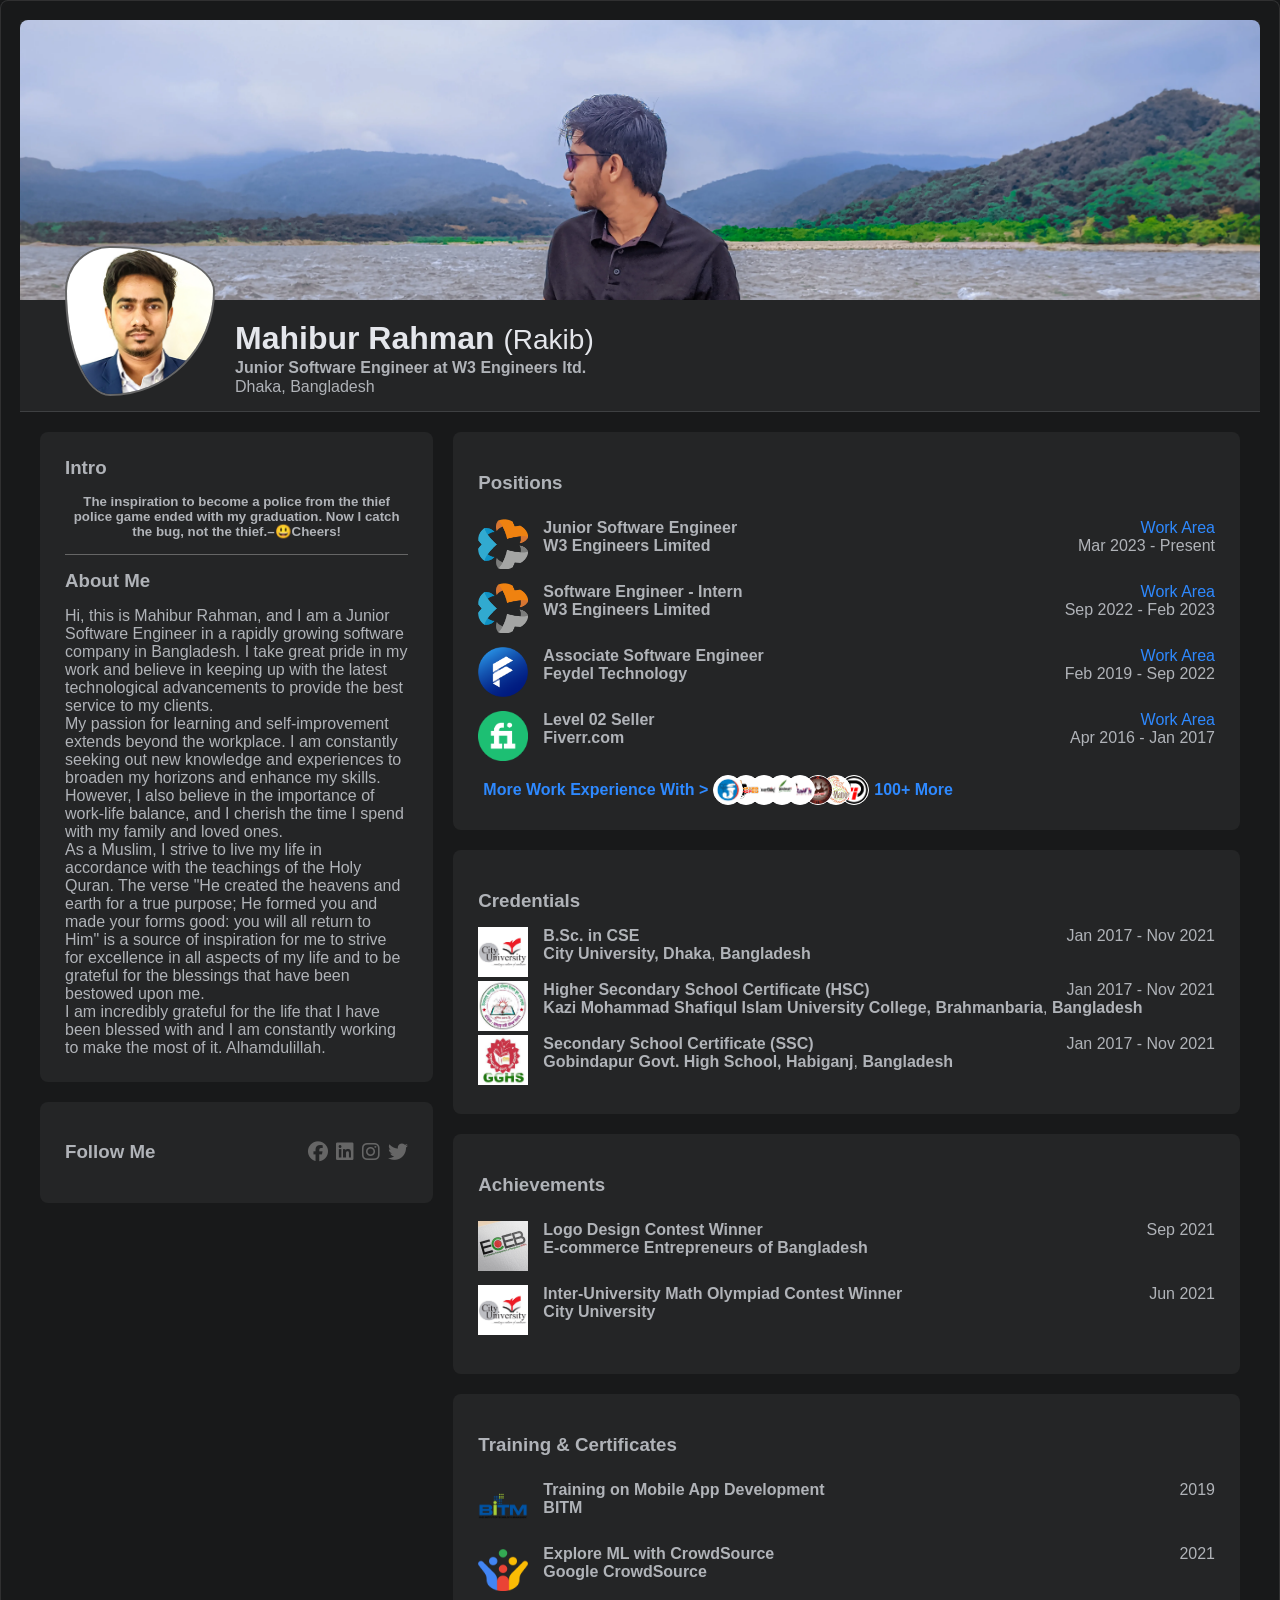
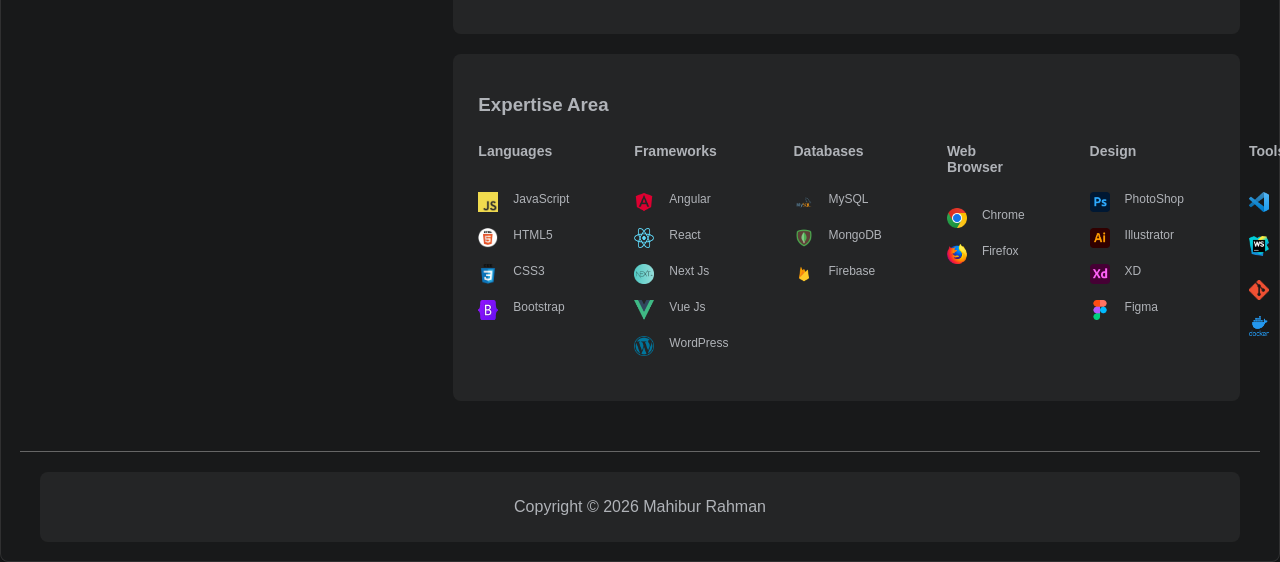
==== commit e1b0899e: "Add files via upload" ====
--- a/index.html
+++ b/index.html
@@ -1,1150 +1,596 @@
-<!DOCTYPE html>
-<html lang="en">
-
-<head>
-    <meta charset="utf-8">
-    <meta http-equiv="X-UA-Compatible" content="IE=edge">
-    <meta name="viewport" content="width=device-width, initial-scale=1, maximum-scale=1" />
-    <meta name="description" content="Mahibur Rahman | Web Developer & Designer" />
-    <meta name="author" content="Mahibur Rahman" />
-    <link rel="icon" href="assets/img/profile.jpg">
-    <title>Hi there! I&#039;m Mahibur Rahman.</title>
-
-    <!-- Bootstrap -->
-    <link rel="stylesheet" href="assets/css/bootstrap.min.css" type="text/css">
-    <!-- Animation -->
-    <link rel="stylesheet" href="assets/css/animate.min.css" type="text/css">
-    <!-- Owl Carousel -->
-    <link rel="stylesheet" href="assets/css/owl.carousel.min.css" type="text/css">
-    <!-- Light Case -->
-    <link rel="stylesheet" href="assets/css/lightcase.min.css" type="text/css">
-    <!-- Template style -->
-    <link rel="stylesheet" href="style.css" type="text/css">
-    <script src="//maxcdn.bootstrapcdn.com/bootstrap/3.3.0/js/bootstrap.min.js"></script>
-    <script src="//code.jquery.com/jquery-1.11.1.min.js"></script>
-
-    <style>
-     
-    </style>
-
-</head>
-
-
-<body>
-    <!-- preloader -->
-    <div id="preloader">
-        <div id="preloader-circle">
-            <span></span>
-            <span></span>
-        </div>
-    </div>
-    <!-- /preloader -->
-
-    <div class="wrapper-page">
-        <!-- Header -->
-        <header class="header">
-            <div class="header-content">
-                <div class="profile-picture-block">
-                    <div class="my-photo">
-                        <img src="assets/img/profile.jpg" class="img-fluid" alt="image">
-                    </div>
-                </div>
-                <!-- Header Head -->
-                <div class="site-title-block">
-                    <div class="site-title">Mahibur Rahman</div>
-                    <div class="type-wrap">
-                        <div class="typed-strings">
-                            <span>Jr. Web Developer</span>
-                            <span>Jr. Software Developer</span>
-                            <span>Designer</span>
-                            <span>Learner</span>
-                        </div>
-                        <span class="typed"></span>
-                    </div>
-                </div>
-                <!-- /Header Head -->
-
-                <!-- Navigation -->
-                <div class="site-nav">
-                    <!-- Main menu -->
-                    <ul class="header-main-menu" id="header-main-menu">
-                        <li><a class="active" href="./"><i class="fas fa-home"></i> Home</a></li>
-                        <li><a href="#about-me"><i class="fas fa-user-tie"></i> About Me</a></li>
-                        <li><a href="#resume"><i class="fas fa-file"></i> Resume</a></li>
-                        <li><a href="#portfolio"><i class="fas fa-business-time"></i> Portfolio</a></li>
-                        <!-- <li><a href="#gallery"><i class="fas fa-image"></i> Gallery</a></li> -->
-                        <li><a href="#contact"><i class="fas fa-paper-plane"></i> Contact</a></li>
-                    </ul>
-                    <!-- /Main menu -->
-
-                    <!-- Copyrights -->
-                    <!-- <div class="copyrights">©2020. All Rights Reserved by <b>Mahibur Rahman</div> -->
-                    <!-- / Copyrights -->
-                </div>
-                <!-- /Navigation -->
-            </div>
-        </header>
-        <!-- /Header -->
-
-        <!-- Mobile Header -->
-        <div class="responsive-header">
-            <div class="responsive-header-name">
-                <img class="responsive-logo" src="assets/img/profile.jpg" alt="" />
-                <a href="./">Mahibur Rahman</a>
-            </div>
-            <span class="responsive-icon"><i class="lnr lnr-menu"></i></span>
-        </div>
-        <!-- /Mobile Header -->
-
-        <!-- Main Content Pages -->
-        <div class="content-pages">
-            <!-- Subpages -->
-            <div class="sub-home-pages">
-                <!-- Start Page home -->
-                <section id="home" class="sub-page start-page">
-                    <div class="sub-page-inner">
-                        <div class="mask"></div>
-                        <div class="row">
-                            <div class="col-sm-12 col-md-12 col-lg-12">
-                                <div class="title-block">
-                                    <span>Hi, I'm</span>
-                                    <h2>
-                                        Mahibur Rahman
-                                    </h2>
-                                    <div class="type-wrap">
-                                        <div class="typed-strings">
-                                            <span>Jr. Web Developer</span>
-                                            <span>Jr. Software Developer</span>
-                                            <span>Designer</span>
-                                            <span>Learner</span>
-                                        </div>
-                                        <span class="typed"></span>
-                                    </div>
-                                    <div class="home-buttons">
-                                        <a href="#contact" class="bt-submit"><i class="lnr lnr-envelope"></i> Contact
-                                            Me</a>
-                                        <a target="_blank" href="https://www.facebook.com/whoisrakib"
-                                            class="bt-submit"><i class="lnr lnr-briefcase"></i> Hire Me</a>
-                                    </div>
-                                </div>
-                            </div>
-                        </div>
-                    </div>
-                </section>
-                <!-- /Start Page home -->
-
-                <!-- About Me Subpage -->
-                <section id="about-me" class="sub-page">
-                    <div class="sub-page-inner">
-                        <div class="section-title">
-                            <div class="main-title">
-                                <div class="title-main-page">
-                                    <h4>About me</h4>
-                                    <p>introduce my self</p>
-                                </div>
-                            </div>
-                        </div>
-                        <div class="section-content">
-                            <!-- about me -->
-                            <div class="row pb-30">
-                                <div class="col-xs-12 col-sm-12 col-md-6 col-lg-6">
-                                    <h3>Mahibur Rahman</h3>
-                                    <span class="about-location"><i class="lnr lnr-map-marker"></i> Dhaka,
-                                        Bangladesh</span>
-                                    <p class="about-content">I'm working as a Professional Web Developer since 2014.
-                                        Worked in more than 85+ live projects and also with more than 120 different
-                                        clients! I'm a person who is positive in every aspect of life. I'm simple &
-                                        ordinary yet quite different from others. I like flowers in spring and rain in
-                                        the summer...actually I love myself. I love music & that is all that matters. So
-                                        stay with me...</p>
-                                    <p class="about-content">For every single project that I have done my focus has been
-                                        on creating the best user Experience Possible.</p>
-
-                                    <ul class="bout-list-summry row">
-                                        <li class="col-xs-12 col-sm-12 col-md-4 col-lg-4">
-                                            <div class="icon-info">
-                                                <i class="lnr lnr-briefcase"></i>
-                                            </div>
-                                            <div class="details-info">
-                                                <h6>5 Years+ Working</h6>
-                                                <p>Experience</p>
-                                            </div>
-                                        </li>
-                                        <li class="col-xs-12 col-sm-12 col-md-4 col-lg-4">
-                                            <div class="icon-info">
-                                                <i class="lnr lnr-layers"></i>
-                                            </div>
-                                            <div class="details-info">
-                                                <h6>85+ Projects</h6>
-                                                <p>Completed</p>
-                                            </div>
-                                        </li>
-                                        <li class="col-xs-12 col-sm-12 col-md-4 col-lg-4">
-                                            <div class="icon-info">
-                                                <i class="lnr lnr-coffee-cup"></i>
-                                            </div>
-                                            <div class="details-info">
-                                                <h6>50+ Meetings</h6>
-                                                <p>Successful</p>
-                                            </div>
-                                        </li>
-                                    </ul>
-                                </div>
-
-                                <div class="col-xs-6 col-sm-12 col-md-6 col-lg-6">
-                                    <div class="box-img">
-                                        <img src="assets/img/about.gif" class="img-fluid" alt="image">
-                                    </div>
-                                </div>
-                            </div>
-                            <!-- /about me -->
-
-                            <!-- services -->
-                            <div class="special-block-bg">
-                                <div class="section-head">
-                                    <h4>
-                                        <span>What Actually I Do</span>
-                                        My Services
-                                    </h4>
-                                </div>
-                                <div class="row">
-                                    <div class="col-xs-12 col-sm-12 col-md-6 col-lg-6">
-                                        <div class="services-list">
-                                            <!-- Service Item 1 -->
-                                            <div class="service-block">
-                                                <div class="service-icon">
-                                                    <i class="lnr lnr-laptop-phone"></i>
-                                                </div>
-                                                <div class="service-text">
-                                                    <h4>Web Design & Development</h4>
-                                                    <p>Let’s our professionals develop your dream site. Our developers
-                                                        make our client’s money worthy by offering something better than
-                                                        their competitors have.</p>
-                                                </div>
-                                            </div>
-                                            <!-- /Service Item 1 -->
-
-                                            <!-- Service Item 2 -->
-                                            <div class="service-block">
-                                                <div class="service-icon">
-                                                    <i class="lnr lnr-code"></i>
-                                                </div>
-                                                <div class="service-text">
-                                                    <h4>Digital Marketing</h4>
-                                                    <p>All types of Digital Marketing source are available here.</p>
-                                                </div>
-                                            </div>
-                                            <!-- Service Item 2 -->
-                                        </div>
-                                    </div>
-
-                                    <div class="col-xs-12 col-sm-12 col-md-6 col-lg-6">
-                                        <div class="services-list">
-                                            <!-- Service Item 3 -->
-                                            <div class="service-block">
-                                                <div class="service-icon">
-                                                    <i class="lnr lnr-pencil"></i>
-                                                </div>
-                                                <div class="service-text">
-                                                    <h4>Graphics Design</h4>
-                                                    <p>Graphics Design is my hobby, i like to design in my free time.
-                                                        It's help me to design Software or Web.</p>
-                                                </div>
-                                            </div>
-                                            <!-- Service Item 3 -->
-
-                                            <!-- Service Item 4 -->
-                                            <div class="service-block">
-                                                <div class="service-icon">
-                                                    <i class="lnr lnr-screen"></i>
-                                                </div>
-                                                <div class="service-text">
-                                                    <h4>Software Development</h4>
-                                                    <p>We develop professional Software and Mobile App. Budget friendly
-                                                        and best service.</p>
-                                                </div>
-                                            </div>
-                                            <!-- Service Item 4 -->
-                                        </div>
-                                    </div>
-                                </div>
-                            </div>
-                            <!-- /services -->
-
-                            <!-- Video section -->
-                            <div class="video-section">
-                                <div class="overlay pb-40 pt-40">
-                                    <div class="container">
-                                        <div class="row">
-                                            <div class="col-xs-12 col-sm-12 col-md-7 col-lg-7">
-                                                <div class="sub-title">
-                                                    <h6>Why You Hire Me?</h6>
-                                                    <h2>I Am The Best Front End Expert in the marketplace</h2>
-                                                </div>
-                                            </div>
-                                            <div class="col-xs-12 col-sm-12 col-md-5 col-lg-5">
-                                                <div class="pulse-icon">
-                                                    <div class="icon-wrap">
-                                                        <a target="_blank" href="#contact">
-                                                            <i class="fa fa-play"></i>
-                                                        </a>
-                                                    </div>
-                                                    <div class="elements">
-                                                        <div class="circle circle-outer"></div>
-                                                        <div class="circle circle-inner"></div>
-                                                        <div class="pulse pulse-1"></div>
-                                                        <div class="pulse pulse-2"></div>
-                                                        <div class="pulse pulse-3"></div>
-                                                    </div>
-                                                </div>
-                                            </div>
-                                        </div>
-                                    </div>
-                                </div>
-                            </div>
-                            <!-- /Video section -->
-
-                            <!-- Fun Facts -->
-                            <div class="row pb-30 pt-30">
-                                <div class="section-head col-sm-12">
-                                    <h4>
-                                        <span>Fun</span>
-                                        Facts
-                                    </h4>
-                                </div>
-                                <!-- Item 1 -->
-                                <div class="col-xs-12 col-sm-6 col-md-3 col-lg-3">
-                                    <div class="pb-30">
-                                        <div class="counter-block">
-                                            <i class="pe-7s-smile"></i>
-                                            <h4>Happy Clients</h4>
-                                            <span class="counter-block-value" data-count="150">0</span>
-                                        </div>
-                                    </div>
-                                </div>
-                                <!-- /Item 1-->
-
-                                <!-- Item 2 -->
-                                <div class="col-xs-12 col-sm-6 col-md-3 col-lg-3">
-                                    <div class="pb-30">
-                                        <div class="counter-block">
-                                            <i class="pe-7s-light"></i>
-                                            <h4>Experiences Years</h4>
-                                            <span class="counter-block-value" data-count="3">0</span>
-                                        </div>
-                                    </div>
-                                </div>
-                                <!-- /Item 2 -->
-
-                                <!-- Item 3-->
-                                <div class="col-xs-12 col-sm-6 col-md-3 col-lg-3">
-                                    <div class="pb-30">
-                                        <div class="counter-block">
-                                            <i class="pe-7s-cup"></i>
-                                            <h4>Awards Won</h4>
-                                            <span class="counter-block-value" data-count="1">0</span>
-                                        </div>
-                                    </div>
-                                </div>
-                                <!-- /Item 3 -->
-
-                                <!-- Item 4-->
-                                <div class="col-xs-12 col-sm-6 col-md-3 col-lg-3">
-                                    <div class="pb-30">
-                                        <div class="counter-block">
-                                            <i class="pe-7s-coffee"></i>
-                                            <h4>Meetings</h4>
-                                            <span class="counter-block-value" data-count="50">0</span>
-                                        </div>
-                                    </div>
-                                </div>
-                                <!-- /Item 4-->
-                            </div>
-                            <!-- /Fun Facts -->
-
-                            <!-- List Of Testimonials -->
-                            <div class="special-block-bg">
-                                <div class="section-head">
-                                    <h4>
-                                        <span>What My Freedom</span>
-                                        Client Say
-                                    </h4>
-                                </div>
-                                <div class="testimonials owl-carousel">
-                                    <!-- Testimonial item 1 -->
-                                    <div class="testimonial-item">
-                                        <div class="testimonial-content">
-                                            <div class="testimonial-review">
-                                                <p>Rakib is very much impressive in customer service. The most important
-                                                    thing is if you need frequent editing and, he has no objection,
-                                                    which is very much position. I think him as my permanent graphic
-                                                    designer. Wishing him al the best.</p>
-                                            </div>
-                                        </div>
-                                        <div class="testimonial-footer">
-                                            <div class="testimonial-avatar">
-                                                <img src="assets/img/testimonials/testimonial-avatar-1.png"
-                                                    alt="Istiaque Hasan" />
-                                            </div>
-                                            <div class="testimonial-owner-content">
-                                                <p class="testimonial-owner">Istiaque Hasan</p>
-                                                <ul class="testimonial-rating">
-                                                    <li><i class="fa fa-star"></i></li>
-                                                    <li><i class="fa fa-star"></i></li>
-                                                    <li><i class="fa fa-star"></i></li>
-                                                    <li><i class="fa fa-star"></i></li>
-                                                    <li><i class="fa fa-star"></i></li>
-                                                </ul>
-                                            </div>
-                                        </div>
-                                    </div>
-                                    <!-- /Testimonial item 1 -->
-
-                                    <!-- Testimonial item 2 -->
-                                    <div class="testimonial-item">
-                                        <div class="testimonial-content">
-                                            <div class="testimonial-review">
-                                                <p>The process of working with Rakib's has always been pleasant and
-                                                    smooth.He is very proactive and cognizant of the budget I am working
-                                                    with.</p>
-                                            </div>
-                                        </div>
-                                        <div class="testimonial-footer">
-                                            <div class="testimonial-avatar">
-                                                <img src="assets/img/testimonials/testimonial-avatar-2.png"
-                                                    alt="Shahnur Niloy" />
-                                            </div>
-                                            <div class="testimonial-owner-content">
-                                                <p class="testimonial-owner">Shahnur Niloy</p>
-                                                <ul class="testimonial-rating">
-                                                    <li><i class="fa fa-star"></i></li>
-                                                    <li><i class="fa fa-star"></i></li>
-                                                    <li><i class="fa fa-star"></i></li>
-                                                    <li><i class="fa fa-star"></i></li>
-                                                    <li><i class="fa fa-star-half-alt"></i></li>
-                                                </ul>
-                                            </div>
-                                        </div>
-                                    </div>
-                                    <!-- /Testimonial item 2 -->
-
-                                    <!-- Testimonial item 3 -->
-                                    <div class="testimonial-item">
-                                        <div class="testimonial-content">
-                                            <div class="testimonial-review">
-                                                <p>hamim was great to work with on this small project -- he was very
-                                                    resourceful and patient. We will certainly keep him in mind for
-                                                    future projects. Awesome work, Highly recommend him to other
-                                                    employers.</p>
-                                            </div>
-                                        </div>
-                                        <div class="testimonial-footer">
-                                            <div class="testimonial-avatar">
-                                                <img src="assets/img/testimonials/testimonial-avatar-1.png"
-                                                    alt="Flyn Jumary" />
-                                            </div>
-                                            <div class="testimonial-owner-content">
-                                                <p class="testimonial-owner">Flyn Jumary</p>
-                                                <ul class="testimonial-rating">
-                                                    <li><i class="fa fa-star"></i></li>
-                                                    <li><i class="fa fa-star"></i></li>
-                                                    <li><i class="fa fa-star"></i></li>
-                                                    <li><i class="fa fa-star"></i></li>
-                                                    <li><i class="fa fa-star"></i></li>
-                                                </ul>
-                                            </div>
-                                        </div>
-                                    </div>
-                                    <!-- /Testimonial item 3 -->
-                                </div>
-                            </div>
-                            <!-- /List Of Testimonials -->
-                            <!-- /Clients Block -->
-                        </div>
-                    </div>
-                </section>
-                <!-- About Me Subpage -->
-
-                <!-- Resume Subpage -->
-                <section id="resume" class="sub-page">
-                    <div class="sub-page-inner">
-                        <div class="section-title">
-                            <div class="main-title">
-                                <div class="title-main-page">
-                                    <h4>Resume</h4>
-                                    <p>introduce my self</p>
-                                </div>
-                            </div>
-                        </div>
-
-                        <div class="section-content">
-                            <div class="row">
-                                <div class="col-xs-12 col-sm-12 col-md-12">
-
-                                    <!-- Work History -->
-                                    <div class="pb-300">
-                                        <div class="section-head col-sm-12">
-                                            <h4>
-                                                <span>My Professional</span>
-                                                Work History
-                                            </h4>
-                                            <a class="bt-submit"
-                                                href="https://drive.google.com/file/u/1/d/1zi_eWAwL0IRHA_oFa9gWhg3jEgoL3Dp6/view?usp=sharing"><i
-                                                    class="fas fa-cloud-download-alt"></i> Download Resume</a>
-                                        </div>
-
-                                        <div class="main-timeline">
-                                            <div class="timeline currecnt">
-                                                <div class="timeline-icon">
-                                                    <img src="assets/img/resume/1.jpg" alt="">
-                                                </div>
-                                                <div class="timeline-content">
-                                                    <span class="date">February 20, 2020 - Till Now</span>
-                                                    <h5 class="title">Associate Software Engineer at <b>Feydel</b></h5>
-                                                    <p class="description">Feydel is a software company that provides a
-                                                        lot of digital service. I'm working here as a learner of
-                                                        software industry and trying to learn more and implement new
-                                                        technology. Hoping best and for this i always seek the almighty
-                                                        God's mercy.</p>
-                                                </div>
-                                            </div>
-
-                                            <div class="timeline">
-                                                <div class="timeline-icon">
-                                                    <img src="assets/img/resume/2.jpg" alt="">
-                                                </div>
-                                                <div class="timeline-content">
-                                                    <span class="date">2015 - 2017</span>
-                                                    <h5 class="title">Designer & Developer at <b>Fiverr</b></h5>
-                                                    <p class="description">I was earned Level 2 Seller badge, but
-                                                        unfortunately it was block.</p>
-                                                </div>
-                                            </div>
-
-                                            <div class="timeline">
-                                                <div class="timeline-icon">
-                                                    <img src="assets/img/resume/3.jpg" alt="">
-                                                </div>
-                                                <div class="timeline-content  s-m-0 pb-0">
-                                                    <span class="date">2016 - 2019</span>
-                                                    <h5 class="title">Front-end Developer</h5>
-                                                    <p class="description">Worked at <b>Rakib's</b></p>
-                                                </div>
-                                            </div>
-                                        </div>
-                                    </div>
-                                    <!-- /Work History -->
-
-                                    <!-- Skills -->
-                                    <div class="pb-30 pt-30">
-                                        <div class="row list-skills">
-                                            <!-- Work Skills -->
-                                            <div class="col-xs-12 col-sm-12 col-md-12">
-                                                <div class="special-block-bg">
-                                                    <div class="section-head">
-                                                        <h4>
-                                                            <span>My Professional </span>
-                                                            Work Skills
-                                                        </h4>
-                                                    </div>
-                                                    <div class="row">
-                                                        <div class="col-xs-12 col-sm-6 col-md-6">
-                                                            <div class="skills-items skills-progressbar">
-                                                                <div class="skill-item">
-                                                                    <h4>HTML5</h4>
-                                                                    <div class="progress">
-                                                                        <div class="progress-bar wow fadeInLeft"
-                                                                            data-progress="100%" style="width: 100%;"
-                                                                            data-wow-duration="1.5s"
-                                                                            data-wow-delay="1.2s"> </div>
-                                                                    </div>
-                                                                    <span>100%</span>
-                                                                </div>
-                                                                <div class="skill-item">
-                                                                    <h4>CSS3</h4>
-                                                                    <div class="progress">
-                                                                        <div class="progress-bar wow fadeInLeft"
-                                                                            data-progress="100%" style="width: 100%;"
-                                                                            data-wow-duration="1.5s"
-                                                                            data-wow-delay="1.2s"> </div>
-                                                                    </div>
-                                                                    <span>100%</span>
-                                                                </div>
-                                                                <div class="skill-item">
-                                                                    <h4>Adobe Photoshop & Illustrator</h4>
-                                                                    <div class="progress">
-                                                                        <div class="progress-bar wow fadeInLeft"
-                                                                            data-progress="90%" style="width: 75%;"
-                                                                            data-wow-duration="1.5s"
-                                                                            data-wow-delay="1.2s"> </div>
-                                                                    </div>
-                                                                    <span>90%</span>
-                                                                </div>
-                                                                <div class="skill-item">
-                                                                    <h4>PSD to HTML5</h4>
-                                                                    <div class="progress">
-                                                                        <div class="progress-bar wow fadeInLeft"
-                                                                            data-progress="100%" style="width: 100%;"
-                                                                            data-wow-duration="1.5s"
-                                                                            data-wow-delay="1.2s"> </div>
-                                                                    </div>
-                                                                    <span>100%</span>
-                                                                </div>
-                                                                <div class="skill-item">
-                                                                    <h4>Responsive Design</h4>
-                                                                    <div class="progress">
-                                                                        <div class="progress-bar wow fadeInLeft"
-                                                                            data-progress="100%" style="width: 100%;"
-                                                                            data-wow-duration="1.5s"
-                                                                            data-wow-delay="1.2s"> </div>
-                                                                    </div>
-                                                                    <span>100%</span>
-                                                                </div>
-                                                            </div>
-                                                        </div>
-                                                        <div class="col-xs-12 col-sm-6 col-md-6">
-                                                            <div class="skills-items skills-progressbar">
-
-                                                                <div class="skill-item">
-                                                                    <h4>WordPress</h4>
-                                                                    <div class="progress">
-                                                                        <div class="progress-bar wow fadeInLeft"
-                                                                            data-progress="85%" style="width: 65%;"
-                                                                            data-wow-duration="1.5s"
-                                                                            data-wow-delay="1.2s"> </div>
-                                                                    </div>
-                                                                    <span>85%</span>
-                                                                </div>
-                                                                <div class="skill-item">
-                                                                    <h4>PHP & MySQL</h4>
-                                                                    <div class="progress">
-                                                                        <div class="progress-bar wow fadeInLeft"
-                                                                            data-progress="65%" style="width: 65%;"
-                                                                            data-wow-duration="1.5s"
-                                                                            data-wow-delay="1.2s"> </div>
-                                                                    </div>
-                                                                    <span>65%</span>
-                                                                </div>
-                                                                <div class="skill-item">
-                                                                    <h4>Time Management</h4>
-                                                                    <div class="progress">
-                                                                        <div class="progress-bar wow fadeInLeft"
-                                                                            data-progress="100%" style="width: 100%;"
-                                                                            data-wow-duration="1.5s"
-                                                                            data-wow-delay="1.2s"> </div>
-                                                                    </div>
-                                                                    <span>100%</span>
-                                                                </div>
-                                                                <div class="skill-item">
-                                                                    <h4>Team Work</h4>
-                                                                    <div class="progress">
-                                                                        <div class="progress-bar wow fadeInLeft"
-                                                                            data-progress="100%" style="width: 100%;"
-                                                                            data-wow-duration="1.5s"
-                                                                            data-wow-delay="1.2s"> </div>
-                                                                    </div>
-                                                                    <span>100%</span>
-                                                                </div>
-                                                                <div class="skill-item">
-                                                                    <h4>Flutter</h4>
-                                                                    <div class="progress">
-                                                                        <div class="progress-bar wow fadeInLeft"
-                                                                            data-progress="50%" style="width: 40%;"
-                                                                            data-wow-duration="1.5s"
-                                                                            data-wow-delay="1.2s"> </div>
-                                                                    </div>
-                                                                    <span>50%</span>
-                                                                </div>
-                                                            </div>
-                                                        </div>
-                                                    </div>
-                                                </div>
-                                            </div>
-                                            <!-- /Work Skills -->
-                                        </div>
-                                    </div>
-                                    <!-- /Skills -->
-
-                                    <!-- Education History -->
-                                    <div class="pt-30">
-                                        <div class="section-head">
-                                            <h4>
-                                                <span>My Education</span>
-                                                Background History
-                                            </h4>
-                                        </div>
-                                        <div class="main-timeline">
-                                            <div class="timeline">
-                                                <div class="timeline-icon">
-                                                    <img src="assets/img/resume/6.jpg" alt="">
-                                                </div>
-                                                <div class="timeline-content">
-                                                    <span class="date">2017-2021</span>
-                                                    <h5 class="title">B.Sc. in CSE</h5>
-                                                    <p class="description">Studying Computer Science in <b>City
-                                                            University</b>, Dhaka.</p>
-                                                </div>
-                                            </div>
-
-                                            <div class="timeline">
-                                                <div class="timeline-icon">
-                                                    <img src="assets/img/resume/5.jpg" alt="">
-                                                </div>
-                                                <div class="timeline-content">
-                                                    <span class="date">2014-2016</span>
-                                                    <h5 class="title">HSC</h5>
-                                                    <p class="description">I have completed a HSC from <b>Kazi Mohammad
-                                                            Shafiqul Islam University College</b>, B-Baria.</p>
-                                                </div>
-                                            </div>
-
-                                            <div class="timeline">
-                                                <div class="timeline-icon">
-                                                    <img src="assets/img/resume/4.jpg" alt="">
-                                                </div>
-                                                <div class="timeline-content">
-                                                    <span class="date">2007-2013</span>
-                                                    <h5 class="title">SSC</h5>
-                                                    <p class="description">I have completed a 5-year Secondary School
-                                                        Certificate (SSC) from <b>Gobindapur Govt. High School</b>,
-                                                        Habiganj, Sylhet.</p>
-                                                </div>
-                                            </div>
-                                        </div>
-                                    </div>
-                                    <!-- /Education History -->
-                                </div>
-                            </div>
-                        </div>
-                    </div>
-                </section>
-                <!-- End of Resume Subpage -->
-
-                <!-- Gallery Subpage -->
-                <section id="gallery" class="sub-page">
-                    <div class="sub-page-inner">
-                        <div class="row">
-                            <div class="gallery col-lg-12 col-md-12 col-sm-12 col-xs-12">
-                                <div class="section-title">
-                                    <div class="main-title">
-                                        <div class="title-main-page">
-                                            <h4>Gallery</h4>
-                                            <p>My History</p>
-                                        </div>
-                                    </div>
-                                </div>
-
-
-
-                            </div>
-
-                            <div class="col-md-12 d-flex justify-content-center mb-5">
-                                <button class="btn btn-default filter-button mr-1" data-filter="all">All</button>
-                                <button class="btn btn-default filter-button mr-1" data-filter="personal">Personal</button>
-                                <button class="btn btn-default filter-button mr-1" data-filter="profession">Profession</button>
-                                <button class="btn btn-default filter-button mr-1" data-filter="event">Event</button>
-                                <button class="btn btn-default filter-button mr-1" data-filter="tour">Tour</button>
-                            </div>
-                            <br />
-
-                            <!-- class="img-responsive" -->
-
-                            <div class="gallery_product col-lg-4 col-md-4 col-sm-4 col-xs-6 filter personal">
-                                <img src="https://scontent.fdac47-1.fna.fbcdn.net/v/t1.0-9/79764875_1923916137754466_2978087918834286592_o.jpg?_nc_cat=110&_nc_sid=8024bb&_nc_eui2=AeHgt6SiRjdaEcbPVSSffFo7IG5-Um8bA9cgbn5SbxsD1w5Xbi-6VsKJy18_uij1AItuf48B-cM-PPSHP7uUJD5S&_nc_ohc=GqSFt-AwVDoAX84lDVu&_nc_ht=scontent.fdac47-1.fna&oh=a0bc2d7d4e1d3efeb9baf0057ae19a7d&oe=5F55BA62"
-                                    alt="#" class="img-thumbnail">
-                            </div>
-
-                            <div class="gallery_product col-lg-4 col-md-4 col-sm-4 col-xs-6 filter tour">
-                                <img src="https://scontent.fdac47-1.fna.fbcdn.net/v/t1.0-9/72125590_1886396641506416_6916724636101115904_o.jpg?_nc_cat=106&_nc_sid=8024bb&_nc_eui2=AeGSVfP-X7hhAEN4WatjJijjFYxdWiLDgmUVjF1aIsOCZSQSR-vZTpMQgyBN8HRsVs7hPFhmv5TmLe0lmCH4rxYX&_nc_ohc=f18ue5Nza4cAX_ihkEC&_nc_ht=scontent.fdac47-1.fna&oh=5214dcdf94a2c485071a6c56206efd96&oe=5F54E65E"
-                                    alt="#" class="img-thumbnail">
-                            </div>
-
-                            <div class="gallery_product col-lg-4 col-md-4 col-sm-4 col-xs-6 filter personal">
-                                <img src="https://scontent.fdac47-1.fna.fbcdn.net/v/t1.0-9/79764875_1923916137754466_2978087918834286592_o.jpg?_nc_cat=110&_nc_sid=8024bb&_nc_eui2=AeHgt6SiRjdaEcbPVSSffFo7IG5-Um8bA9cgbn5SbxsD1w5Xbi-6VsKJy18_uij1AItuf48B-cM-PPSHP7uUJD5S&_nc_ohc=GqSFt-AwVDoAX84lDVu&_nc_ht=scontent.fdac47-1.fna&oh=a0bc2d7d4e1d3efeb9baf0057ae19a7d&oe=5F55BA62"
-                                    alt="#" class="img-thumbnail">
-                            </div>
-
-                            <div class="gallery_product col-lg-4 col-md-4 col-sm-4 col-xs-6 filter tour">
-                                <img src="http://fakeimg.pl/365x365/" class="img-responsive">
-                            </div>
-
-                            <div class="gallery_product col-lg-4 col-md-4 col-sm-4 col-xs-6 filter event">
-                                <img src="https://scontent.fdac47-1.fna.fbcdn.net/v/t1.0-9/s960x960/72329964_1857865034359577_7206044044160401408_o.jpg?_nc_cat=110&_nc_sid=8024bb&_nc_eui2=AeH_0xsXowudPuBr1KXsTn-YVINbX5HBjbpUg1tfkcGNurQhA3lwwfHkfXMrXjTsY6-t6FCAnmLCROmaK8_ek2c6&_nc_ohc=lEI-Dkhu3ZoAX-2nlxo&_nc_ht=scontent.fdac47-1.fna&_nc_tp=7&oh=a49952ae1982ecd7a5e2e778aaf15fd2&oe=5F55923D"
-                                    alt="#" class="img-thumbnail">
-                            </div>
-
-                            <div class="gallery_product col-lg-4 col-md-4 col-sm-4 col-xs-6 filter tour">
-                                <img src="http://fakeimg.pl/365x365/" class="img-responsive">
-                            </div>
-
-                            <div class="gallery_product col-lg-4 col-md-4 col-sm-4 col-xs-6 filter event">
-                                <img src="https://scontent.fdac47-1.fna.fbcdn.net/v/t1.0-9/s960x960/72329964_1857865034359577_7206044044160401408_o.jpg?_nc_cat=110&_nc_sid=8024bb&_nc_eui2=AeH_0xsXowudPuBr1KXsTn-YVINbX5HBjbpUg1tfkcGNurQhA3lwwfHkfXMrXjTsY6-t6FCAnmLCROmaK8_ek2c6&_nc_ohc=lEI-Dkhu3ZoAX-2nlxo&_nc_ht=scontent.fdac47-1.fna&_nc_tp=7&oh=a49952ae1982ecd7a5e2e778aaf15fd2&oe=5F55923D"
-                                    alt="#" class="img-thumbnail">
-                            </div>
-
-                            <div class="gallery_product col-lg-4 col-md-4 col-sm-4 col-xs-6 filter profession">
-                                <img src="https://scontent.fdac47-1.fna.fbcdn.net/v/t1.0-9/s960x960/72329964_1857865034359577_7206044044160401408_o.jpg?_nc_cat=110&_nc_sid=8024bb&_nc_eui2=AeH_0xsXowudPuBr1KXsTn-YVINbX5HBjbpUg1tfkcGNurQhA3lwwfHkfXMrXjTsY6-t6FCAnmLCROmaK8_ek2c6&_nc_ohc=lEI-Dkhu3ZoAX-2nlxo&_nc_ht=scontent.fdac47-1.fna&_nc_tp=7&oh=a49952ae1982ecd7a5e2e778aaf15fd2&oe=5F55923D"
-                                    alt="#" class="img-thumbnail">
-                            </div>
-
-                            <div class="gallery_product col-lg-4 col-md-4 col-sm-4 col-xs-6 filter tour">
-                                <img src="http://fakeimg.pl/365x365/" class="img-responsive">
-                            </div>
-
-                            <div class="gallery_product col-lg-4 col-md-4 col-sm-4 col-xs-6 filter personal">
-                                <img src="https://scontent.fdac47-1.fna.fbcdn.net/v/t1.0-9/79764875_1923916137754466_2978087918834286592_o.jpg?_nc_cat=110&_nc_sid=8024bb&_nc_eui2=AeHgt6SiRjdaEcbPVSSffFo7IG5-Um8bA9cgbn5SbxsD1w5Xbi-6VsKJy18_uij1AItuf48B-cM-PPSHP7uUJD5S&_nc_ohc=GqSFt-AwVDoAX84lDVu&_nc_ht=scontent.fdac47-1.fna&oh=a0bc2d7d4e1d3efeb9baf0057ae19a7d&oe=5F55BA62"
-                                    alt="#" class="img-thumbnail">
-                            </div>
-
-                            <div class="gallery_product col-lg-4 col-md-4 col-sm-4 col-xs-6 filter event">
-                                <img src="https://scontent.fdac47-1.fna.fbcdn.net/v/t1.0-9/s960x960/72329964_1857865034359577_7206044044160401408_o.jpg?_nc_cat=110&_nc_sid=8024bb&_nc_eui2=AeH_0xsXowudPuBr1KXsTn-YVINbX5HBjbpUg1tfkcGNurQhA3lwwfHkfXMrXjTsY6-t6FCAnmLCROmaK8_ek2c6&_nc_ohc=lEI-Dkhu3ZoAX-2nlxo&_nc_ht=scontent.fdac47-1.fna&_nc_tp=7&oh=a49952ae1982ecd7a5e2e778aaf15fd2&oe=5F55923D"
-                                    alt="#" class="img-thumbnail">
-                            </div>
-
-
-                            <div class="gallery_product col-lg-4 col-md-4 col-sm-4 col-xs-6 filter friends">
-                                <img src="http://fakeimg.pl/365x365/" class="img-responsive">
-                            </div>
-                        </div>
-                    </div>
-                </section>
-
-                <!--end gallery subpage-->
-
-
-
-
-
-                <!-- Portfolio Subpage -->
-                <section id="portfolio" class="sub-page">
-                    <div class="sub-page-inner">
-                        <div class="section-title">
-                            <div class="main-title">
-                                <div class="title-main-page">
-                                    <h4>Portfolio</h4>
-                                    <p>Samples of some of my work from the past year.</p>
-                                </div>
-                            </div>
-                        </div>
-
-                        <div class="section-content">
-                            <div class="filter-tabs">
-                                <button class="fil-cat" data-rel="all"><span>0</span> All</button>
-                                <button class="fil-cat" data-rel="html"><span>150</span> Graphic Design</button>
-                                <button class="fil-cat" data-rel="landingpage"><span>10</span> Web Design</button>
-                                <button class="fil-cat" data-rel="wp"><span>05</span> eCommerce Website</button>
-                                <button class="fil-cat" data-rel="ecommerce"><span>01</span> Software Develop</button>
-                            </div>
-
-                            <div class="portfolio-grid portfolio-trigger" id="portfolio-page">
-                                <div class="label-portfolio"><span class="rotated-sub">project</span><span
-                                        class="project-count">11</span></div>
-                                <div class="row">
-                                    <div class="col-lg-6 col-md-6 col-sm-12 col-xs-12 portfolio-item all landingpage">
-                                        <div class="portfolio-img">
-                                            <img src="assets/img/portfolio/1.jpg" class="img-responsive" alt="">
-                                        </div>
-                                        <div class="portfolio-data">
-                                            <h4><a target="_blank" href="http://www.feydel.com">Feydel Technology</a>
-                                            </h4>
-                                            <div class="portfolio-attr">
-                                                <a target="_blank" href="http://www.feydel.com"><i
-                                                        class="lnr lnr-link"></i></a>
-                                                <a href="assets/img/portfolio/1-1.png" data-rel="lightcase:gal"
-                                                    title=""><i class="lnr lnr-move"></i></a>
-                                            </div>
-                                        </div>
-                                    </div>
-                                    <div class="col-lg-6 col-md-6 col-sm-12 col-xs-12 portfolio-item all html">
-                                        <div class="portfolio-img">
-                                            <img src="assets/img/portfolio/2.jpg" class="img-responsive" alt="">
-                                        </div>
-                                        <div class="portfolio-data">
-                                            <h4><a target="_blank" href="#">PlanetBD Travels</a></h4>
-                                            <div class="portfolio-attr">
-                                                <a target="_blank" href="#"><i class="lnr lnr-link"></i></a>
-                                                <a href="assets/img/portfolio/2-2.jpg" data-rel="lightcase:gal"
-                                                    title=""><i class="lnr lnr-move"></i></a>
-                                            </div>
-                                        </div>
-                                    </div>
-                                    <div class="col-lg-6 col-md-6 col-sm-12 col-xs-12 portfolio-item all html">
-                                        <div class="portfolio-img">
-                                            <img src="assets/img/portfolio/3.jpg" class="img-responsive" alt="">
-                                        </div>
-                                        <div class="portfolio-data">
-                                            <h4><a target="_blank" href="#">Restaurant Menu Card</a></h4>
-                                            <div class="portfolio-attr">
-                                                <a target="_blank" href="#"><i class="lnr lnr-link"></i></a>
-                                                <a href="assets/img/portfolio/3-3.jpg" data-rel="lightcase:gal"
-                                                    title=""><i class="lnr lnr-move"></i></a>
-                                            </div>
-                                        </div>
-                                    </div>
-                                    <div class="col-lg-6 col-md-6 col-sm-12 col-xs-12 portfolio-item all wp">
-                                        <div class="portfolio-img">
-                                            <img src="assets/img/portfolio/4.jpg" class="img-responsive" alt="">
-                                        </div>
-                                        <div class="portfolio-data">
-                                            <h4><a target="_blank" href="#">Grocery Ecommerce</a></h4>
-                                            <div class="portfolio-attr">
-                                                <a target="_blank" href="#"><i class="lnr lnr-link"></i></a>
-                                                <a href="assets/img/portfolio/4-4.jpg" data-rel="lightcase:gal"
-                                                    title=""><i class="lnr lnr-move"></i></a>
-                                            </div>
-                                        </div>
-                                    </div>
-                                    <div class="col-lg-6 col-md-6 col-sm-12 col-xs-12 portfolio-item all html">
-                                        <div class="portfolio-img">
-                                            <img src="assets/img/portfolio/5.jpg" class="img-responsive" alt="">
-                                        </div>
-                                        <div class="portfolio-data">
-                                            <h4><a target="_blank"
-                                                    href="http://tf.wpcheatsheet.net/html/garden-house/">Garden
-                                                    House</a></h4>
-                                            <div class="portfolio-attr">
-                                                <a target="_blank"
-                                                    href="http://tf.wpcheatsheet.net/html/garden-house/"><i
-                                                        class="lnr lnr-link"></i></a>
-                                                <a href="assets/img/portfolio/5-5.jpg" data-rel="lightcase:gal"
-                                                    title=""><i class="lnr lnr-move"></i></a>
-                                            </div>
-                                        </div>
-                                    </div>
-                                    <div class="col-lg-6 col-md-6 col-sm-12 col-xs-12 portfolio-item all wp">
-                                        <div class="portfolio-img">
-                                            <img src="assets/img/portfolio/6.jpg" class="img-responsive" alt="">
-                                        </div>
-                                        <div class="portfolio-data">
-                                            <h4><a target="_blank" href="http://amarcare.xyz">Cosmetics E-Commerce
-                                                    Website</a></h4>
-                                            <div class="portfolio-attr">
-                                                <a target="_blank" href="http://amarcare.xyz"><i
-                                                        class="lnr lnr-link"></i></a>
-                                                <a href="assets/img/portfolio/6-6.png" data-rel="lightcase:gal"
-                                                    title=""><i class="lnr lnr-move"></i></a>
-                                            </div>
-                                        </div>
-                                    </div>
-                                    <div class="col-lg-6 col-md-6 col-sm-12 col-xs-12 portfolio-item all landingpage">
-                                        <div class="portfolio-img">
-                                            <img src="assets/img/portfolio/7.jpg" class="img-responsive" alt="">
-                                        </div>
-                                        <div class="portfolio-data">
-                                            <h4><a target="_blank" href="http://loginbangladesh.com">News Paper</a></h4>
-                                            <div class="portfolio-attr">
-                                                <a target="_blank" href="http://loginbangladesh.com"><i
-                                                        class="lnr lnr-link"></i></a>
-                                                <a href="assets/img/portfolio/7-7.png" data-rel="lightcase:gal"
-                                                    title=""><i class="lnr lnr-move"></i></a>
-                                            </div>
-                                        </div>
-                                    </div>
-                                    <div class="col-lg-6 col-md-6 col-sm-12 col-xs-12 portfolio-item all html">
-                                        <div class="portfolio-img">
-                                            <img src="assets/img/portfolio/8.jpg" class="img-responsive" alt="">
-                                        </div>
-                                        <div class="portfolio-data">
-                                            <h4><a target="_blank" href="#">Business Card Design</a></h4>
-                                            <div class="portfolio-attr">
-                                                <a target="_blank" href="#"><i class="lnr lnr-link"></i></a>
-                                                <a href="assets/img/portfolio/8-8.jpg" data-rel="lightcase:gal"
-                                                    title=""><i class="lnr lnr-move"></i></a>
-                                            </div>
-                                        </div>
-                                    </div>
-                                    <div class="col-lg-6 col-md-6 col-sm-12 col-xs-12 portfolio-item all landingpage">
-                                        <div class="portfolio-img">
-                                            <img src="assets/img/portfolio/9.jpg" class="img-responsive" alt="">
-                                        </div>
-                                        <div class="portfolio-data">
-                                            <h4><a target="_blank" href="#">LMS Website</a></h4>
-                                            <div class="portfolio-attr">
-                                                <a target="_blank" href="#"><i class="lnr lnr-link"></i></a>
-                                                <a href="assets/img/portfolio/9-9.png" data-rel="lightcase:gal"
-                                                    title=""><i class="lnr lnr-move"></i></a>
-                                            </div>
-                                        </div>
-                                    </div>
-                                    <div class="col-lg-6 col-md-6 col-sm-12 col-xs-12 portfolio-item all html">
-                                        <div class="portfolio-img">
-                                            <img src="assets/img/portfolio/10.jpg" class="img-responsive" alt="">
-                                        </div>
-                                        <div class="portfolio-data">
-                                            <h4><a target="_blank" href="#">Runner Courier Service</a></h4>
-                                            <div class="portfolio-attr">
-                                                <a target="_blank" href="#"><i class="lnr lnr-link"></i></a>
-                                                <a href="assets/img/portfolio/10-10.jpg" data-rel="lightcase:gal"
-                                                    title=""><i class="lnr lnr-move"></i></a>
-                                            </div>
-                                        </div>
-                                    </div>
-                                    <div class="col-lg-6 col-md-6 col-sm-12 col-xs-12 portfolio-item all ecommerce">
-                                        <div class="portfolio-img">
-                                            <img src="assets/img/portfolio/11.jpg" class="img-responsive" alt="">
-                                        </div>
-                                        <div class="portfolio-data">
-                                            <h4><a target="_blank" href="http://nasir24.com/">Web Application</a></h4>
-                                            <div class="portfolio-attr">
-                                                <a target="_blank" href="http://nasir24.com/"><i
-                                                        class="lnr lnr-link"></i></a>
-                                                <a href="assets/img/portfolio/11-11.jpg" data-rel="lightcase:gal"
-                                                    title=""><i class="lnr lnr-move"></i></a>
-                                            </div>
-                                        </div>
-                                    </div>
-                                </div>
-                            </div>
-                        </div>
-                    </div>
-                </section>
-                <!-- /Portfolio Subpage -->
-
-
-                <!-- Contact Subpage -->
-                <section id="contact" class="sub-page">
-                    <div class="sub-page-inner">
-                        <div class="section-title">
-                            <div class="main-title">
-                                <div class="title-main-page">
-                                    <h4>Contact</h4>
-                                    <p>NEED SOME HELP?</p>
-                                </div>
-                            </div>
-                        </div>
-
-                        <!-- Contact Details -->
-                        <div class="pt-50 pb-30">
-                            <div class="section-head">
-                                <h4>
-                                    <span>Contact Information</span>
-                                    Find me here
-                                </h4>
-                            </div>
-
-                            <!-- Contact Info -->
-                            <div class="sidebar-textbox row pb-50">
-                                <div class="contact-info d-flex col-md-4">
-                                    <div class="w-25">
-                                        <div class="contact-icon">
-                                            <i class="fas fa-phone"></i>
-                                        </div>
-                                    </div>
-                                    <div class="contact-text w-75">
-                                        <h2>Phone</h2>
-                                        <p>+880 1776 539639</p>
-                                    </div>
-                                </div>
-                                <div class="contact-info d-flex col-md-4">
-                                    <div class="w-25">
-                                        <div class="contact-icon">
-                                            <i class="far fa-envelope-open"></i>
-                                        </div>
-                                    </div>
-                                    <div class="contact-text w-75">
-                                        <h2>Email</h2>
-                                        <p>mahibur.business@gmail.com</p>
-                                    </div>
-                                </div>
-                                <div class="contact-info d-flex col-md-4">
-                                    <div class="w-25">
-                                        <div class="contact-icon">
-                                            <i class="fas fa-map-marker-alt"></i>
-                                        </div>
-                                    </div>
-                                    <div class="contact-text w-75">
-                                        <h2>Address</h2>
-                                        <p>Dhaka, Bangladesh</p>
-                                    </div>
-                                </div>
-                            </div>
-                            <!-- /Contact info -->
-
-                            <!-- Social Media -->
-                            <div class="pt-50">
-                                <div class="social-media-block">
-                                    <h4>Follow Me: </h4>
-                                    <ul class="social-media-links">
-                                        <li><a target="_blank" href="https://www.facebook.com/whoisrakib"><i
-                                                    class="fab fa-facebook-f"></i></a></li>
-                                        <!-- <li><a target="_blank" href="#"><i class="fab fa-twitter"></i></a></li> -->
-                                        <li><a target="_blank" href="https://www.linkedin.com/in/whoisrakib"><i
-                                                    class="fab fa-linkedin-in"></i></a></li>
-                                        <li><a target="_blank" href="https://www.behance.net/mahiburrahman"><i
-                                                    class="fab fa-behance"></i></a></li>
-                                        <li><a target="_blank" href="https://github.com/mahibur01"><i
-                                                    class="fab fa-github"></i></a></li>
-                                        <!-- <li><a target="_blank" href="#"><i class="fab fa-youtube"></i></a></li> -->
-                                        <li><a target="_blank" href="https://www.instagram.com/mahibur.rakib/"><i
-                                                    class="fab fa-instagram"></i></a></li>
-                                    </ul>
-                                </div>
-                            </div>
-                            <!-- /Social Media -->
-                        </div>
-                        <!-- /Contact Details -->
-                    </div>
-                </section>
-                <!-- End Contact Subpage -->
-
-            </div>
-            <!-- /Page changer wrapper -->
-        </div>
-        <!-- /Main Content -->
-    </div>
-
-
-    <script>
-
-        $(document).ready(function () {
-
-            $(".filter-button").click(function () {
-                var value = $(this).attr('data-filter');
-
-                if (value == "all") {
-                    //$('.filter').removeClass('hidden');
-                    $('.filter').show('1000');
-                }
-                else {
-                    //            $('.filter[filter-item="'+value+'"]').removeClass('hidden');
-                    //            $(".filter").not('.filter[filter-item="'+value+'"]').addClass('hidden');
-                    $(".filter").not('.' + value).hide('3000');
-                    $('.filter').filter('.' + value).show('3000');
-
-                }
-            });
-
-            if ($(".filter-button").removeClass("active")) {
-                $(this).removeClass("active");
-            }
-            $(this).addClass("active");
-
-        });
-
-
-
-
-    </script>
-
-    <!--JS Files-->
-    <script src="assets/js/jquery.min.js"></script>
-    <script src="assets/js/bootstrap.min.js"></script>
-    <!--Owl Coursel-->
-    <script src="assets/js/owl.carousel.min.js"></script>
-    <!-- Typing Text -->
-    <script src="assets/js/typed.min.js"></script>
-    <!--Images LightCase-->
-    <script src="assets/js/lightcase.min.js"></script>
-    <!-- Portfolio filter -->
-    <script src="assets/js/jquery.isotope.min.js"></script>
-    <!-- Wow Animation -->
-    <script src="assets/js/wow.min.js"></script>
-    <!-- Map -->
-    <script
-        src="https://maps.google.com/maps/api/js?key=AIzaSyBkdsK7PWcojsO-o_q2tmFOLBfPGL8k8Vg&amp;language=en"></script>
-    <!-- Main Script -->
-    <script src="assets/js/script.js"></script>
-</body>
-
-
+<!DOCTYPE html>
+<html lang="en">
+
+<head>
+    <meta charset="UTF-8">
+    <meta name="viewport" content="width=device-width, initial-scale=1.0">
+    <meta name="description" content="Mahibur Rahman - Explore me.">
+    <meta name="keywords" content="Mahibur Rahman, Portfolio, Works">
+    <meta name="author" content="Mahibur Rahman">
+    <meta name="robots" content="index, follow">
+
+    <!-- Favicon -->
+    <link rel="icon" href="favicon.ico" type="image/x-icon">
+    <link rel="apple-touch-icon" href="favicon.ico">
+
+    <link rel="stylesheet" href="https://cdnjs.cloudflare.com/ajax/libs/font-awesome/6.2.1/css/all.min.css"/>
+    <link rel="stylesheet" href="assets/css/global.css"/>
+    <link rel="stylesheet" href="assets/css/style.css"/>
+    <title>Mahibur Rahman | Explore me</title>
+</head>
+
+<body>
+<div class="main">
+    <div class="content-wrap">
+        <div class="wrapper">
+            <!-- Header Start-->
+            <div class="container-fluid site-header">
+                <div class="row" style="border-bottom: 1px solid #3E4042">
+                    <div class="col-desktop-12 col-12 banner-img">
+                        <img src="assets/images/banner_image.webp" alt="cover">
+                    </div>
+                    <div class="col-desktop-6 col-12 header-section">
+                        <div class="img-box">
+                            <img src="assets/images/Mahibur_Rahman.jpg" height="150" width="150" alt="profile-pic">
+                        </div>
+                        <div class="details-box">
+                            <h2>Mahibur Rahman <span>(Rakib)</span>
+                            </h2>
+                            <h3>Junior Software Engineer <span class="d-m-none">at <a href="https://w3engineers.com/"
+                                                                                      target="_blank">W3 Engineers ltd.</a></span>
+                            </h3>
+                            <p>Dhaka, Bangladesh</p>
+                        </div>
+                    </div>
+                </div>
+            </div>
+
+            <!-- Pages -->
+            <div class="container-fluid">
+                <div id="About">
+                    <div class="row">
+                        <!-- Left Side -->
+                        <div class="col-desktop-4">
+                            <div style="position: sticky; top: 1.5rem">
+                                <div class="about-me card">
+                                    <h3 style="padding: 0">Intro</h3>
+                                    <div class="intro text-center line">
+                                        <h5>The inspiration to become a police from the thief police game ended with my
+                                            graduation. Now I catch the bug, not the thief.–😃Cheers!</h5>
+                                    </div>
+                                    <h3>About Me</h3>
+                                    <p>Hi, this is Mahibur Rahman, and I am a
+                                        Junior Software Engineer in a rapidly growing software company in Bangladesh. I
+                                        take
+                                        great pride in my work and believe in keeping up with the latest technological
+                                        advancements to provide the best service to my clients.
+                                        <br>
+                                        My passion for learning and self-improvement extends beyond the workplace. I am
+                                        constantly seeking out new knowledge and experiences to broaden my horizons and
+                                        enhance my skills. However, I also believe in the importance of work-life
+                                        balance,
+                                        and I cherish the time I spend with my family and loved ones.
+                                        <br>
+                                        As a Muslim, I strive to live my life in accordance with the teachings of the
+                                        Holy
+                                        Quran. The verse "He created the heavens and earth for a true purpose; He formed
+                                        you
+                                        and made your forms good: you will all return to Him" is a source of inspiration
+                                        for
+                                        me to strive for excellence in all aspects of my life and to be grateful for the
+                                        blessings that have been bestowed upon me.
+                                        <br>
+                                        I am incredibly grateful for the life that I have been blessed with and I am
+                                        constantly working to
+                                        make the most of it. Alhamdulillah.
+                                    </p>
+                                </div>
+                                <div class="follow-me card">
+                                    <h3 style="padding: 0">Follow Me</h3>
+                                    <div class="social-box">
+                                        <a href="https://www.facebook.com/whoisrakib" target="_blank">
+                                            <i class="fa-brands fa-facebook"></i>
+                                        </a>
+                                        <a href="https://www.linkedin.com/in/whoisrakib/" target="_blank">
+                                            <i class="fa-brands fa-linkedin"></i>
+                                        </a>
+                                        <a href="https://www.instagram.com/mahibur.rakib/" target="_blank">
+                                            <i class="fa-brands fa-instagram"></i>
+                                        </a>
+                                        <a href="https://twitter.com/mahibur_rakib" target="_blank">
+                                            <i class="fa-brands fa-twitter"></i>
+                                        </a>
+                                    </div>
+                                </div>
+                            </div>
+                        </div>
+
+                        <!-- Right Side -->
+                        <div class="col-desktop-8 col-12">
+                            <!-- Positions -->
+                            <div class="positions card">
+                                <h3>Positions</h3>
+                                <div class="position-box">
+                                    <div class="position-img">
+                                        <img src="assets/images/w3-icon.png" alt="W3 Engineers Ltd." height="50"
+                                             width="50">
+                                    </div>
+                                    <div class="position-desc" style="width: 100%;">
+                                        <div class="d-flex g-5">
+                                            <h4>Junior Software Engineer</h4>
+                                            <p class="tooltip d-m-none"
+                                               style="color: #2e89ff; cursor: pointer; margin-left: auto">
+                                                Work Area <span
+                                                    class="tooltiptext">HTML • CSS • Bootstrap • JavaScript • Go • Beego • Vue</span>
+                                            </p>
+                                        </div>
+                                        <div class="d-flex g-5">
+                                            <p>
+                                                <a href="https://w3engineers.com/" target="_blank">W3 Engineers
+                                                    Limited </a>
+                                            </p>
+                                            <p style="margin-left: auto">Mar 2023 - Present</p>
+                                        </div>
+                                    </div>
+                                </div>
+
+                                <div class="position-box">
+                                    <div class="position-img">
+                                        <img src="assets/images/w3-icon.png" alt="W3 Engineers Ltd." height="50"
+                                             width="50">
+                                    </div>
+                                    <div class="position-desc" style="width: 100%;">
+                                        <div class="d-flex g-5">
+                                            <h4>Software Engineer - Intern</h4>
+                                            <p class="tooltip d-m-none"
+                                               style="color: #2e89ff; cursor: pointer; margin-left: auto">
+                                                Work Area <span
+                                                    class="tooltiptext">HTML • CSS • Bootstrap • JavaScript • Python • Go</span>
+                                            </p>
+                                        </div>
+                                        <div class="d-flex g-5">
+                                            <p>
+                                                <a href="https://w3engineers.com/" target="_blank">W3 Engineers
+                                                    Limited </a>
+                                            </p>
+                                            <p style="margin-left: auto">Sep 2022 - Feb 2023</p>
+                                        </div>
+                                    </div>
+                                </div>
+                                <div class="position-box">
+                                    <div class="position-img">
+                                        <img src="assets/images/feydel_icon.png" alt="feydel technology" height="50"
+                                             width="50">
+                                    </div>
+                                    <div class="position-desc" style="width: 100%;">
+                                        <div class="d-flex">
+                                            <h4>Associate Software Engineer</h4>
+                                            <p class="tooltip d-m-none"
+                                               style="color: #2e89ff; cursor: pointer; margin-left: auto">
+                                                Work Area <span
+                                                    class="tooltiptext">HTML • CSS • Bootstrap • JavaScript • WordPress • PHP • Angular • React •
+                          Next.js</span>
+                                            </p>
+                                        </div>
+                                        <div class="d-flex">
+                                            <p>
+                                                <a href="https://feydel.com/" target="_blank">Feydel Technology</a>
+                                            </p>
+                                            <p style="margin-left: auto;">Feb 2019 - Sep 2022</p>
+                                        </div>
+                                    </div>
+                                </div>
+                                <div class="position-box">
+                                    <div class="position-img">
+                                        <img src="assets/images/fiverr.png" alt="Fiverr.com" height="50" width="50">
+                                    </div>
+                                    <div class="position-desc" style="width: 100%;">
+                                        <div class="d-flex">
+                                            <h4>Level 02 Seller</h4>
+                                            <p class="tooltip d-m-none"
+                                               style="color: #2e89ff; cursor: pointer; margin-left: auto">
+                                                Work Area <span
+                                                    class="tooltiptext">Graphic Design • UI/UX Design • SEO • JavaScript • Web Design</span>
+                                            </p>
+                                        </div>
+                                        <div class="d-flex">
+                                            <p>
+                                                <a href="#" target="_blank">Fiverr.com</a>
+                                            </p>
+                                            <p style="margin-left: auto;">Apr 2016 - Jan 2017</p>
+                                        </div>
+                                    </div>
+                                </div>
+                                <div class="more-works d-flex d-m-none" style="align-items: center;">
+                                    <div class="more-works ">
+                                        <a href="#" style="text-decoration: none; color:#2e89ff;">
+                                            <span style="padding: 0 5px;"> 100+ More</span>
+                                        </a>
+                                        <span class="work">
+                      <a href="#" title="Design Tech IT Academy">
+                        <img src="assets/images/dtit-icon.webp" alt="Dtitbd">
+                      </a>
+                    </span>
+                                        <span class="work">
+                      <a href="#" title="Cafe Mango">
+                        <img src="assets/images/cafe-mango.png" alt="Cafe Mango">
+                      </a>
+                    </span>
+                                        <span class="work">
+                      <a href="#" title="Cocobeano Chocolate Cafe">
+                        <img src="assets/images/cocobeano.jpg" alt="Cocobeano Chocolate Cafe">
+                      </a>
+                    </span>
+                                        <span class="work">
+                      <a href="#" title="Raif's Creation">
+                        <img src="assets/images/raifs-logo.png" alt="Raif's Creation">
+                      </a>
+                    </span>
+                                        <span class="work">
+                      <a href="#" title="Bangladesh Travel Writers Association">
+                        <img src="assets/images/bdtwa.jpg" alt="Bdtwa.com">
+                      </a>
+                    </span>
+                                        <span class="work">
+                      <a href="#" title="BeanBagBD">
+                        <img src="assets/images/beanbag-logo.png" alt="BeanBagBD">
+                      </a>
+                    </span>
+                                        <span class="work">
+                      <a href="#" title="ShaverShop.com.bd">
+                        <img src="assets/images/shavershop.jpg" alt="Shaver Shop">
+                      </a>
+                    </span>
+                                        <span class="work">
+                      <a href="#" title="Jachai.com">
+                        <img src="assets/images/jachai-logo.png" alt="Jchai.com">
+                      </a>
+                    </span>
+                                    </div>
+                                    <a href="#" style="color: #2e89ff; text-decoration: none; padding: 0 5px;">More Work
+                                        Experience With
+                                        ></a>
+                                </div>
+                            </div>
+                            <!-- Credentials -->
+                            <div class="educations card">
+                                <h3>Credentials</h3>
+                                <!-- CSE -->
+                                <div class="education-box d-flex">
+                                    <div class="institution-img">
+                                        <img src="assets/images/city-university.png" alt="City University" height="50"
+                                             width="50">
+                                    </div>
+                                    <div class="course-desc" style="width: 100%;">
+                                        <div class="d-flex">
+                                            <h4>B.Sc. in CSE</h4>
+                                            <p style="margin-left: auto;">Jan 2017 - Nov 2021</p>
+                                        </div>
+                                        <p>
+                                            <a href="https://www.facebook.com/cu.edu.bd/" target="_blank">City
+                                                University,
+                                                <a
+                                                        href="https://en.wikipedia.org/wiki/Dhaka" target="_blank">
+                                                    Dhaka</a>, <a
+                                                        href="https://en.wikipedia.org/wiki/Bangladesh" target="_blank">
+                                                    Bangladesh</a>
+                                            </a>
+                                        </p>
+                                    </div>
+                                </div>
+                                <!-- HSC -->
+                                <div class="education-box d-flex">
+                                    <div class="institution-img">
+                                        <img src="assets/images/HSC.jpg" alt="City University" height="50" width="50">
+                                    </div>
+                                    <div class="course-desc" style="width: 100%;">
+                                        <div class="d-flex">
+                                            <h4>Higher Secondary School Certificate (HSC)</h4>
+                                            <p style="margin-left: auto;">Jan 2017 - Nov 2021</p>
+                                        </div>
+                                        <p>
+                                            <a href="https://www.facebook.com/KMSI.UniversityCollege/" target="_blank">Kazi
+                                                Mohammad Shafiqul
+                                                Islam University College, <a href="http://www.brahmanbaria.gov.bd/"
+                                                                             target="_blank">
+                                                    Brahmanbaria</a>, <a href="https://en.wikipedia.org/wiki/Bangladesh"
+                                                                         target="_blank">
+                                                    Bangladesh</a>
+                                            </a>
+                                        </p>
+                                    </div>
+                                </div>
+                                <!-- SSC -->
+                                <div class="education-box d-flex">
+                                    <div class="institution-img">
+                                        <img src="assets/images/ssc.jpg" alt="City University" height="50" width="50">
+                                    </div>
+                                    <div class="course-desc" style="width: 100%;">
+                                        <div class="d-flex">
+                                            <h4>Secondary School Certificate (SSC)</h4>
+                                            <p style="margin-left: auto;">Jan 2017 - Nov 2021</p>
+                                        </div>
+                                        <p>
+                                            <a href="https://www.facebook.com/GGHSMadhabpur/" target="_blank">Gobindapur
+                                                Govt. High School, <a
+                                                        href="https://en.wikipedia.org/wiki/Habiganj_District"
+                                                        target="_blank"> Habiganj</a>, <a
+                                                        href="https://en.wikipedia.org/wiki/Bangladesh" target="_blank">
+                                                    Bangladesh</a>
+                                            </a>
+                                        </p>
+                                    </div>
+                                </div>
+                            </div>
+                            <!-- Achievements -->
+                            <div class="positions card">
+                                <h3>Achievements</h3>
+                                <div class="position-box">
+                                    <div class="position-img">
+                                        <img src="assets/images/eceb-logo.webp" alt="W3 Engineers Ltd." height="50"
+                                             width="50">
+                                    </div>
+                                    <div class="position-desc" style="width: 100%;">
+                                        <div class="d-flex">
+                                            <h4>Logo Design Contest Winner</h4>
+                                            <p style="margin-left: auto;">Sep 2021</p>
+                                        </div>
+                                        <p>
+                                            <a href="#" target="_blank">E-commerce Entrepreneurs of Bangladesh</a>
+                                        </p>
+                                    </div>
+                                </div>
+                                <div class="position-box">
+                                    <div class="position-img">
+                                        <img src="assets/images/city-university.png" alt="City University Math Olympiad"
+                                             height="50"
+                                             width="50">
+                                    </div>
+                                    <div class="position-desc" style="width: 100%;">
+                                        <div class="d-flex">
+                                            <h4>Inter-University Math Olympiad Contest Winner</h4>
+                                            <p style="margin-left: auto;">Jun 2021</p>
+                                        </div>
+                                        <p>
+                                            <a href="https://www.facebook.com/cu.edu.bd/" target="_blank">City
+                                                University</a>
+                                        </p>
+                                    </div>
+                                </div>
+                            </div>
+                            <!-- Training & Certificates -->
+                            <div class="positions card">
+                                <h3>Training & Certificates</h3>
+                                <div class="position-box">
+                                    <div class="position-img">
+                                        <img src="assets/images/technology-images/bitm.png"
+                                             alt="Android App Development"
+                                             height="50"
+                                             width="50">
+                                    </div>
+                                    <div class="position-desc" style="width: 100%;">
+                                        <div class="d-flex">
+                                            <h4>Training on Mobile App Development</h4>
+                                            <p style="margin-left: auto;">2019</p>
+                                        </div>
+                                        <p>
+                                            <a href="https://www.bitm.org.bd/" target="_blank">BITM</a>
+                                        </p>
+                                    </div>
+                                </div>
+                                <div class="position-box">
+                                    <div class="position-img">
+                                        <img src="assets/images/g-crowdsource.png" alt="Google CrowdSource" height="50"
+                                             width="50">
+                                    </div>
+                                    <div class="position-desc" style="width: 100%;">
+                                        <div class="d-flex">
+                                            <h4>Explore ML with CrowdSource</h4>
+                                            <p style="margin-left: auto;">2021</p>
+                                        </div>
+                                        <p>
+                                            <a href="https://crowdsource.google.com/" target="_blank">Google
+                                                CrowdSource</a>
+                                        </p>
+                                    </div>
+                                </div>
+                            </div>
+                            <!-- Expertise Area -->
+                            <div class="expertise card">
+                                <h3 style="padding: 15px 0;">Expertise Area</h3>
+                                <div class="technologies-box d-flex">
+                                    <!-- Languages -->
+                                    <div class="technologies languages" style="padding: 12px 0;">
+                                        <h4 style="padding-bottom: 25px; font-size: 14px; font-weight: 600;">
+                                            Languages </h4>
+                                        <div class="technology-card d-flex" style="padding: 8px 0;">
+                                            <img src="assets/images/technology-images/JavaScript.jpeg" alt="JavaScript"
+                                                 height="20"
+                                                 width="20">
+                                            <h4 style="padding-left: 15px;font-size: 12px; font-weight: 400;">
+                                                JavaScript</h4>
+                                        </div>
+                                        <div class="technology-card d-flex" style="padding: 8px 0;">
+                                            <img src="assets/images/technology-images/HTML5.png" alt="JavaScript"
+                                                 height="20" width="20">
+                                            <h4 style="padding-left: 15px; font-size: 12px; font-weight: 400;">
+                                                HTML5 </h4>
+                                        </div>
+                                        <div class="technology-card d-flex" style="padding: 8px 0;">
+                                            <img src="assets/images/technology-images/CSS3.png" alt="JavaScript"
+                                                 height="20"
+                                                 width="20">
+                                            <h4 style="padding-left: 15px;  font-size: 12px; font-weight: 400;">
+                                                CSS3 </h4>
+                                        </div>
+                                        <div class="technology-card d-flex" style="padding: 8px 0;">
+                                            <img src="assets/images/technology-images/bootstrap.svg" alt="JavaScript"
+                                                 height="20" width="20">
+                                            <h4 style="padding-left: 15px;  font-size: 12px; font-weight: 400;">
+                                                Bootstrap</h4>
+                                        </div>
+                                    </div>
+                                    <!-- Frameworks -->
+                                    <div class="technologies frameworks" style="padding: 12px 0;">
+                                        <h4 style="padding-bottom: 25px; font-size: 14px; font-weight: 600;">
+                                            Frameworks </h4>
+                                        <div class="technology-card d-flex" style="padding: 8px 0;">
+                                            <img src="assets/images/technology-images/angular.png" alt="Angular"
+                                                 height="20"
+                                                 width="20">
+                                            <h4 style="padding-left: 15px;font-size: 12px; font-weight: 400;">
+                                                Angular </h4>
+                                        </div>
+                                        <div class="technology-card d-flex" style="padding: 8px 0;">
+                                            <img src="assets/images/technology-images/react.png" alt="React" height="20"
+                                                 width="20">
+                                            <h4 style="padding-left: 15px; font-size: 12px; font-weight: 400;">
+                                                React </h4>
+                                        </div>
+                                        <div class="technology-card d-flex" style="padding: 8px 0;">
+                                            <img src="assets/images/technology-images/next.png" alt="Next.js"
+                                                 height="20"
+                                                 width="20">
+                                            <h4 style="padding-left: 15px;  font-size: 12px; font-weight: 400;">Next
+                                                Js </h4>
+                                        </div>
+                                        <div class="technology-card d-flex" style="padding: 8px 0;">
+                                            <img src="assets/images/technology-images/vue.png" alt="Vue.js" height="20"
+                                                 width="20">
+                                            <h4 style="padding-left: 15px;  font-size: 12px; font-weight: 400;">Vue
+                                                Js</h4>
+                                        </div>
+                                        <div class="technology-card d-flex" style="padding: 8px 0;">
+                                            <img src="assets/images/technology-images/wordpress.png" alt="WordPress"
+                                                 height="20" width="20">
+                                            <h4 style="padding-left: 15px;  font-size: 12px; font-weight: 400;">
+                                                WordPress</h4>
+                                        </div>
+                                    </div>
+                                    <!-- Databases -->
+                                    <div class="technologies database" style="padding: 12px 0;">
+                                        <h4 style="padding-bottom: 25px; font-size: 14px; font-weight: 600;">
+                                            Databases </h4>
+                                        <div class="technology-card d-flex" style="padding: 8px 0;">
+                                            <img src="assets/images/technology-images/mysql.png" alt="MySQL" height="20"
+                                                 width="20">
+                                            <h4 style="padding-left: 15px;font-size: 12px; font-weight: 400;">MySQL</h4>
+                                        </div>
+                                        <div class="technology-card d-flex" style="padding: 8px 0;">
+                                            <img src="assets/images/technology-images/mongodb.png" alt="MongoDB"
+                                                 height="20"
+                                                 width="20">
+                                            <h4 style="padding-left: 15px; font-size: 12px; font-weight: 400;">
+                                                MongoDB </h4>
+                                        </div>
+                                        <div class="technology-card d-flex" style="padding: 8px 0;">
+                                            <img src="assets/images/technology-images/firebase.webp" alt="Firebase"
+                                                 height="20" width="20">
+                                            <h4 style="padding-left: 15px;  font-size: 12px; font-weight: 400;">
+                                                Firebase</h4>
+                                        </div>
+                                    </div>
+                                    <!-- Web Browser -->
+                                    <div class="technologies web-browser" style="padding: 12px 0;">
+                                        <h4 style="padding-bottom: 25px; font-size: 14px; font-weight: 600;">Web
+                                            Browser</h4>
+                                        <div class="technology-card d-flex" style="padding: 8px 0;">
+                                            <img src="assets/images/technology-images/chrome.png" alt="Chrome"
+                                                 height="20"
+                                                 width="20">
+                                            <h4 style="padding-left: 15px; font-size: 12px; font-weight: 400;">
+                                                Chrome </h4>
+                                        </div>
+                                        <div class="technology-card d-flex" style="padding: 8px 0;">
+                                            <img src="assets/images/technology-images/firefox.png" alt="Firefox"
+                                                 height="20"
+                                                 width="20">
+                                            <h4 style="padding-left: 15px; font-size: 12px; font-weight: 400;">
+                                                Firefox </h4>
+                                        </div>
+                                    </div>
+                                    <!-- Design -->
+                                    <div class="technologies design" style="padding: 12px 0;">
+                                        <h4 style="padding-bottom: 25px; font-size: 14px; font-weight: 600;">Design</h4>
+                                        <div class="technology-card d-flex" style="padding: 8px 0;">
+                                            <img src="assets/images/technology-images/photoshop.png"
+                                                 alt="Adobe PhotoShop"
+                                                 height="20"
+                                                 width="20">
+                                            <h4 style="padding-left: 15px;font-size: 12px; font-weight: 400;">
+                                                PhotoShop </h4>
+                                        </div>
+                                        <div class="technology-card d-flex" style="padding: 8px 0;">
+                                            <img src="assets/images/technology-images/Illustrator.png"
+                                                 alt="Adobe Illustrator" height="20"
+                                                 width="20">
+                                            <h4 style="padding-left: 15px; font-size: 12px; font-weight: 400;">
+                                                Illustrator</h4>
+                                        </div>
+                                        <div class="technology-card d-flex" style="padding: 8px 0;">
+                                            <img src="assets/images/technology-images/xd.png" alt="Adobe XD" height="20"
+                                                 width="20">
+                                            <h4 style="padding-left: 15px;  font-size: 12px; font-weight: 400;">XD</h4>
+                                        </div>
+                                        <div class="technology-card d-flex" style="padding: 8px 0;">
+                                            <img src="assets/images/technology-images/figma.png" alt="Figma" height="20"
+                                                 width="20">
+                                            <h4 style="padding-left: 15px;  font-size: 12px; font-weight: 400;">
+                                                Figma </h4>
+                                        </div>
+                                    </div>
+                                    <!-- Tools -->
+                                    <div class="technologies tools" style="padding: 12px 0;">
+                                        <h4 style="padding-bottom: 25px; font-size: 14px; font-weight: 600;">Tools</h4>
+                                        <div class="technology-card d-flex" style="padding: 8px 0;">
+                                            <img src="assets/images/technology-images/vscode.png" alt="VS Code"
+                                                 height="20"
+                                                 width="20">
+                                            <h4 style="padding-left: 15px;font-size: 12px; font-weight: 400;">VS
+                                                Code </h4>
+                                        </div>
+                                        <div class="technology-card d-flex" style="padding: 8px 0;">
+                                            <img src="assets/images/technology-images/WebStorm.png" alt="JavaScript"
+                                                 height="20" width="20">
+                                            <h4 style="padding-left: 15px; font-size: 12px; font-weight: 400;">Web
+                                                Storm</h4>
+                                        </div>
+                                        <div class="technology-card d-flex" style="padding: 8px 0;">
+                                            <img src="assets/images/technology-images/git.png" alt="Git" height="20"
+                                                 width="20">
+                                            <h4 style="padding-left: 15px;font-size: 12px; font-weight: 400;">Git</h4>
+                                        </div>
+                                        <div class="technology-card d-flex" style="padding: 8px 0;">
+                                            <img src="assets/images/technology-images/docker.webp" alt="Docker"
+                                                 height="20"
+                                                 width="20">
+                                            <h4 style="padding-left: 15px;font-size: 12px; font-weight: 400;">
+                                                Docker </h4>
+                                        </div>
+                                    </div>
+                                </div>
+                            </div>
+                        </div>
+                    </div>
+                </div>
+            </div>
+            <!-- footer Start-->
+            <footer>
+                <div class="line"></div>
+                <div class="footer-section card text-center">
+                    <p style="padding: 1px 0;">Copyright &copy; <span id="copyright-year"></span> Mahibur Rahman</p>
+                </div>
+            </footer>
+            <!-- footer End-->
+        </div>
+    </div>
+</div>
+
+<script>
+    const currentYear = new Date().getFullYear();
+    document.getElementById("copyright-year").textContent = currentYear;
+</script>
+
+</body>
+
 </html>
--- a/assets/css/global.css
+++ b/assets/css/global.css
@@ -0,0 +1,267 @@
+* {
+  box-sizing: border-box;
+  margin: 0;
+  padding: 0;
+}
+
+
+ul{
+  list-style: none;
+  color: #b0b3b8;
+  line-height: 1.6;
+}
+
+ul > li:hover{
+  transition: 0.5ms;
+  color: #2e89ff;
+}
+
+
+a{
+  color: #b0b3b8;
+  font-weight: 700;
+}
+
+a:hover{
+  color: #2e89ff;
+}
+
+.ellipse{
+  overflow: hidden;
+  text-overflow: ellipsis;
+  display: -webkit-box;
+  -webkit-line-clamp: 2; /* number of lines to show */
+          line-clamp: 2; 
+  -webkit-box-orient: vertical;
+
+}
+
+.container-fluid {
+  width: 100%;
+  margin-right: auto;
+  margin-left: auto;
+}
+
+.container {
+  max-width: 1400px;
+  margin-left: auto;
+  margin-right: auto;
+}
+
+.row {
+  flex-wrap: wrap;
+  display: flex;
+}
+
+.row .col {
+  flex: 1;
+}
+
+.row .col-1 {
+  width: 8.33333%;
+}
+
+.row .col-2 {
+  width: 16.6667%;
+}
+
+.row .col-3 {
+  width: 25%;
+}
+
+.row .col-4 {
+  width: 33.3333%;
+}
+
+.row .col-5 {
+  width: 41.6667%;
+}
+
+.row .col-6 {
+  width: 50%;
+}
+
+.row .col-7 {
+  width: 58.3333%;
+}
+
+.row .col-8 {
+  width: 66.6667%;
+}
+
+.row .col-9 {
+  width: 75%;
+}
+
+.row .col-10 {
+  width: 83.3333%;
+}
+
+.row .col-11 {
+  width: 91.6667%;
+}
+
+.row .col-12 {
+  width: 100%;
+}
+
+
+/*********************
+  Tooltip Text Start 
+**********************/
+
+.tooltip {
+  position: relative;
+  display: inline-block;
+  /* border-bottom: 1px dotted black; */
+}
+
+.tooltip .tooltiptext {
+  visibility: hidden;
+  width: 120px;
+  background-color: #666;
+  color: #fff;
+  text-align: center;
+  border-radius: 8px;
+  padding: 10px;
+  position: absolute;
+  z-index: 1;
+  bottom: 125%;
+  left: 50%;
+  margin-left: -60px;
+  opacity: 0;
+  transition: opacity 0.3s;
+}
+
+.tooltip .tooltiptext::after {
+  content: "";
+  position: absolute;
+  top: 100%;
+  left: 50%;
+  margin-left: -5px;
+  border-width: 5px;
+  border-style: solid;
+  border-color: #555 transparent transparent transparent;
+}
+
+.tooltip:hover .tooltiptext {
+  visibility: visible;
+  opacity: 1;
+}
+
+
+/*********************
+  Tooltip Text End 
+**********************/
+
+
+/* Tablet Mode */
+@media (min-width: 768px) {
+  .row .col-tablet {
+    flex: 1;
+  }
+
+  .row .col-tablet-1 {
+    width: 8.33333%;
+  }
+
+  .row .col-tablet-2 {
+    width: 16.6667%;
+  }
+
+  .row .col-tablet-3 {
+    width: 25%;
+  }
+
+  .row .col-tablet-4 {
+    width: 33.3333%;
+  }
+
+  .row .col-tablet-5 {
+    width: 41.6667%;
+  }
+
+  .row .col-tablet-6 {
+    width: 50%;
+  }
+
+  .row .col-tablet-7 {
+    width: 58.3333%;
+  }
+
+  .row .col-tablet-8 {
+    width: 66.6667%;
+  }
+
+  .row .col-tablet-9 {
+    width: 75%;
+  }
+
+  .row .col-tablet-10 {
+    width: 83.3333%;
+  }
+
+  .row .col-tablet-11 {
+    width: 91.6667%;
+  }
+
+  .row .col-tablet-12 {
+    width: 100%;
+  }
+}
+
+
+/* Desktop Mode */
+@media (min-width: 1200px) {
+  .row .col-desktop {
+    flex: 1;
+  }
+
+  .row .col-desktop-1 {
+    width: 8.33333%;
+  }
+
+  .row .col-desktop-2 {
+    width: 16.6667%;
+  }
+
+  .row .col-desktop-3 {
+    width: 25%;
+  }
+
+  .row .col-desktop-4 {
+    width: 33.3333%;
+  }
+
+  .row .col-desktop-5 {
+    width: 41.6667%;
+  }
+
+  .row .col-desktop-6 {
+    width: 50%;
+  }
+
+  .row .col-desktop-7 {
+    width: 58.3333%;
+  }
+
+  .row .col-desktop-8 {
+    width: 66.6667%;
+  }
+
+  .row .col-desktop-9 {
+    width: 75%;
+  }
+
+  .row .col-desktop-10 {
+    width: 83.3333%;
+  }
+
+  .row .col-desktop-11 {
+    width: 91.6667%;
+  }
+
+  .row .col-desktop-12 {
+    width: 100%;
+  }
+}
--- a/assets/css/style.css
+++ b/assets/css/style.css
@@ -0,0 +1,349 @@
+body {
+    font-family: "Segoe UI Historic", "Segoe UI", Helvetica, Arial, sans-serif;
+    box-sizing: border-box;
+    margin: 0;
+    padding: 0;
+}
+
+h1,
+h2,
+h3,
+h4,
+h5,
+h6,
+p {
+    padding: 0;
+    margin: 0;
+    color: #b0b3b8;
+}
+
+a {
+    text-decoration: unset;
+}
+
+
+/********************************************
+                            UTILITY CLASSES
+*********************************************/
+
+.center {
+    margin-left: auto;
+    margin-right: auto;
+}
+
+.text-center {
+    text-align: center;
+}
+
+.line {
+    border-bottom: 1px solid #666;
+    padding: 15px 0;
+
+}
+
+.d-flex {
+    display: flex;
+}
+
+.card {
+    background-color: #242526;
+    border-radius: 8px;
+    padding: 25px;
+    margin: 20px;
+}
+
+
+.main {
+    background-color: #18191A;
+    height: auto;
+    width: 100%;
+    display: flex;
+}
+
+
+.content-wrap {
+    background-color: #18191A;
+    border: 0;
+    margin: 0 auto;
+    border-radius: 8px;
+    box-shadow: rgba(0, 0, 0, 0.25) 0 0.0625em 0.0625em, rgba(0, 0, 0, 0.25) 0 0.125em 0.5em, rgba(255, 255, 255, 0.1) 0 0 0 1px inset;
+    max-width: 1920px;
+    width: 100%;
+}
+
+.content-wrap .wrapper {
+    margin: 20px;
+    min-height: 100vh;
+}
+
+
+/*******************************************
+                             Header Section
+*******************************************/
+
+.header-section {
+    padding: 15px;
+    display: flex;
+    gap: 50px;
+}
+
+.header-section .img-box {
+    position: relative;
+}
+
+.header-section .img-box img {
+    position: absolute;
+    background-color: #666;
+    border: 2px solid #666;
+    left: 30px;
+    bottom: 0;
+    border-radius: 30% 70% 70% 30% / 30% 30% 70% 70%;
+}
+
+.site-header {
+    background-color: #242526;
+}
+
+.banner-img img {
+    border-radius: 8px 8px 0 0;
+    object-fit: cover;
+    background-position: top;
+    height: 280px;
+    width: 100%;
+}
+
+.details-box {
+    padding-left: 150px;
+}
+
+.details-box h2 {
+    font-weight: 700;
+    font-size: 2rem;
+    line-height: 38px;
+    color: #e4e6eb;
+}
+
+.details-box h2 span {
+    font-size: 1.75rem;
+    font-weight: 400;
+}
+
+.details-box h3 {
+    color: #b0b3b8;
+    font-size: 1rem;
+    font-weight: 600;
+    line-height: 18.824px;
+}
+
+.details-box .social-box i {
+    color: #b0b3b8;
+    padding: 6px 1px;
+}
+
+.social-box {
+    padding: 15px 0;
+    width: 100%;
+    height: auto;
+    display: flex;
+    gap: 8px;
+    justify-content: flex-end;
+}
+
+.social-box a i {
+    font-size: 20px;
+    color: #666;
+}
+
+
+/*About Me Section*/
+.about-me {
+    margin-right: 0;
+}
+
+.about-me h3 {
+    padding: 15px 0;
+}
+
+
+/*Follow Me Section*/
+
+.follow-me {
+    margin-right: 0;
+    display: flex;
+    align-items: center;
+}
+
+.follow-me h3 {
+    width: 100%;
+}
+
+.positions h3 {
+    padding: 15px 0;
+}
+
+.positions .position-box {
+    display: flex;
+    gap: 15px;
+}
+
+.position-desc p a {
+    text-decoration: none;
+    color: #b0b3b8;
+}
+
+.position-desc p a:hover {
+    color: #2e89ff;
+}
+
+.position-box {
+
+    margin: 10px 0;
+}
+
+.experience-box {
+    gap: 8px;
+    background-color: #18191A;
+    padding: 8px 12px;
+    border-radius: 25px;
+    align-items: center;
+}
+
+.experience-box h4 {
+    font-weight: 100;
+}
+
+
+.educations h3 {
+    padding: 15px 0;
+}
+
+
+.educations .education-box {
+    display: flex;
+    gap: 15px;
+}
+
+
+.course-desc p a {
+    text-decoration: none;
+    color: #b0b3b8;
+}
+
+.course-desc p a:hover {
+    color: #2e89ff;
+}
+
+.more-works {
+    display: inline-flex;
+    flex-direction: row-reverse;
+    align-items: center;
+}
+
+.work {
+    position: relative;
+    background: #fff;
+    border: 1px solid #fff;
+    border-radius: 50%;
+    overflow: hidden;
+    width: 30px;
+    height: 30px;
+}
+
+.work:hover {
+
+    border: 1px solid #2e89ff;
+}
+
+.work:not(:last-child) {
+    margin-left: -12px;
+}
+
+.work img {
+    width: 100%;
+    display: block;
+}
+
+.technologies-box {
+    flex-direction: row;
+    column-gap: 65px
+}
+
+@media only screen and (max-width: 1200px) {
+    .card {
+        margin-left: 0;
+        margin-right: 0;
+    }
+}
+
+/*0 To 991*/
+@media only screen and (max-width: 991px) {
+
+    .d-m-none {
+        display: none;
+    }
+
+    .site-header {
+        position: relative;
+    }
+
+    .header-section .img-box img {
+        left: 0;
+    }
+
+    .details-box h2 {
+        font-size: 1.5rem;
+    }
+
+    .content-wrap .wrapper {
+        margin: 0;
+    }
+
+    .card {
+        margin: 10px;
+    }
+
+    .about-me,
+    .follow-me {
+        margin-right: 10px;
+    }
+
+    .banner-img img {
+        border-radius: 0;
+    }
+
+    .details-box {
+        padding-left: 110px;
+        padding-bottom: 10px;
+    }
+
+    .details-box h2 span {
+        display: none;
+    }
+
+    .technologies-box {
+        display: flex;
+        flex-direction: column;
+    }
+
+    .position-desc .d-flex {
+        flex-direction: column;
+    }
+
+    .position-desc .d-flex p {
+        margin-left: unset !important;
+        font-weight: lighter;
+    }
+
+    .course-desc .d-flex {
+        flex-direction: column;
+    }
+
+    .course-desc .d-flex p {
+        margin-left: unset !important;
+    }
+
+    .educations .education-box {
+        padding: 10px 0;
+    }
+
+}
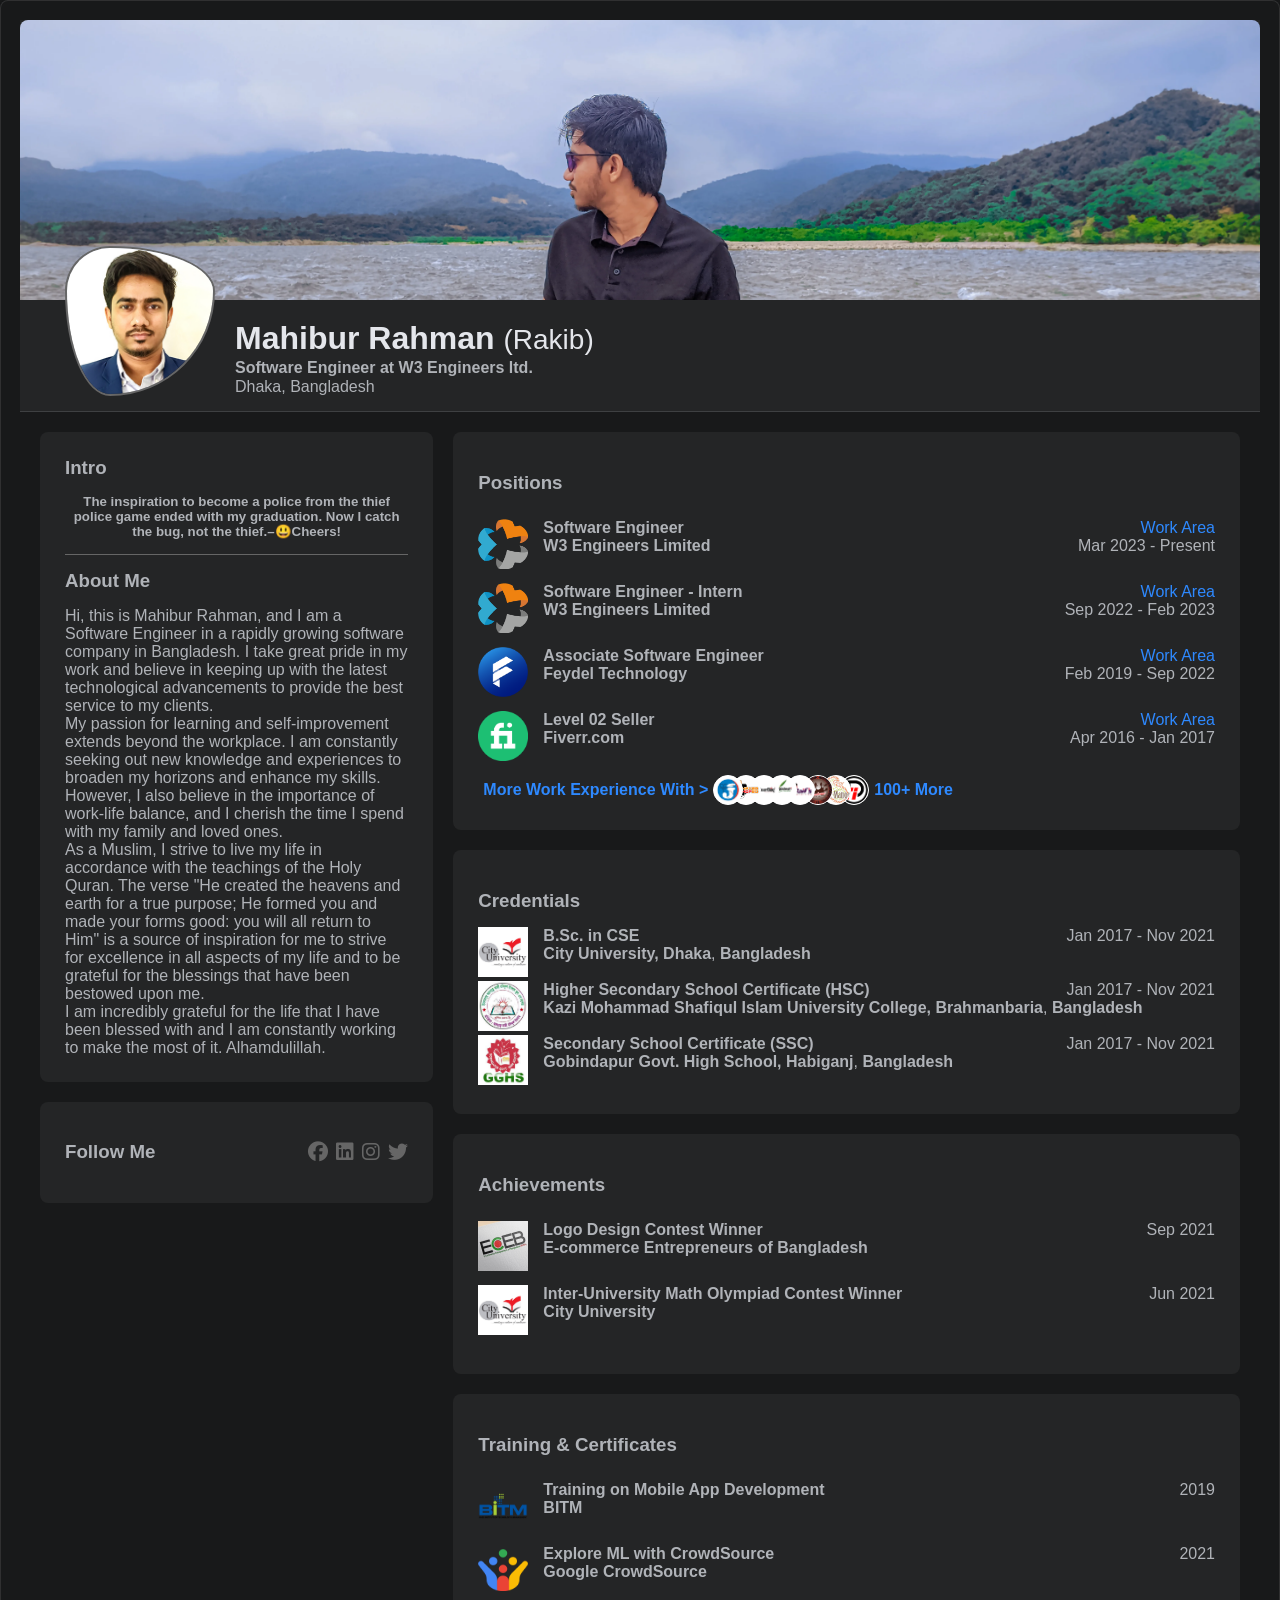
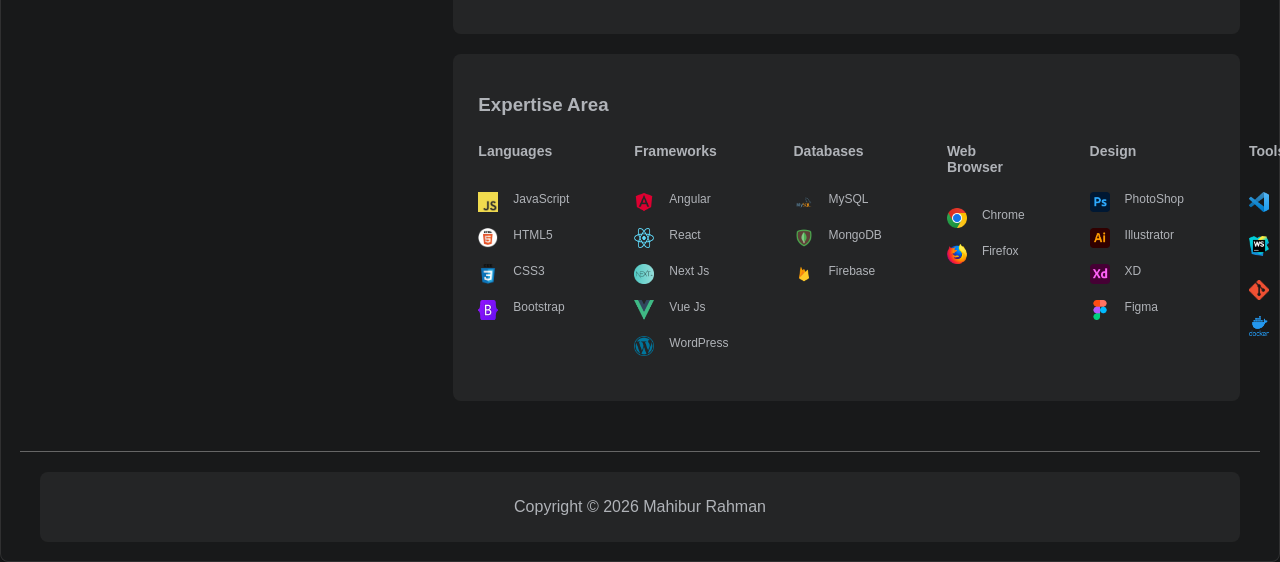
==== commit 0cc74f40: "Update index.html changes promotion" ====
--- a/index.html
+++ b/index.html
@@ -36,7 +36,7 @@
                         <div class="details-box">
                             <h2>Mahibur Rahman <span>(Rakib)</span>
                             </h2>
-                            <h3>Junior Software Engineer <span class="d-m-none">at <a href="https://w3engineers.com/"
+                            <h3>Software Engineer <span class="d-m-none">at <a href="https://w3engineers.com/"
                                                                                       target="_blank">W3 Engineers ltd.</a></span>
                             </h3>
                             <p>Dhaka, Bangladesh</p>
@@ -60,7 +60,7 @@
                                     </div>
                                     <h3>About Me</h3>
                                     <p>Hi, this is Mahibur Rahman, and I am a
-                                        Junior Software Engineer in a rapidly growing software company in Bangladesh. I
+                                        Software Engineer in a rapidly growing software company in Bangladesh. I
                                         take
                                         great pride in my work and believe in keeping up with the latest technological
                                         advancements to provide the best service to my clients.
@@ -117,7 +117,7 @@
                                     </div>
                                     <div class="position-desc" style="width: 100%;">
                                         <div class="d-flex g-5">
-                                            <h4>Junior Software Engineer</h4>
+                                            <h4>Software Engineer</h4>
                                             <p class="tooltip d-m-none"
                                                style="color: #2e89ff; cursor: pointer; margin-left: auto">
                                                 Work Area <span
@@ -593,4 +593,4 @@
 
 </body>
 
-</html>+</html>
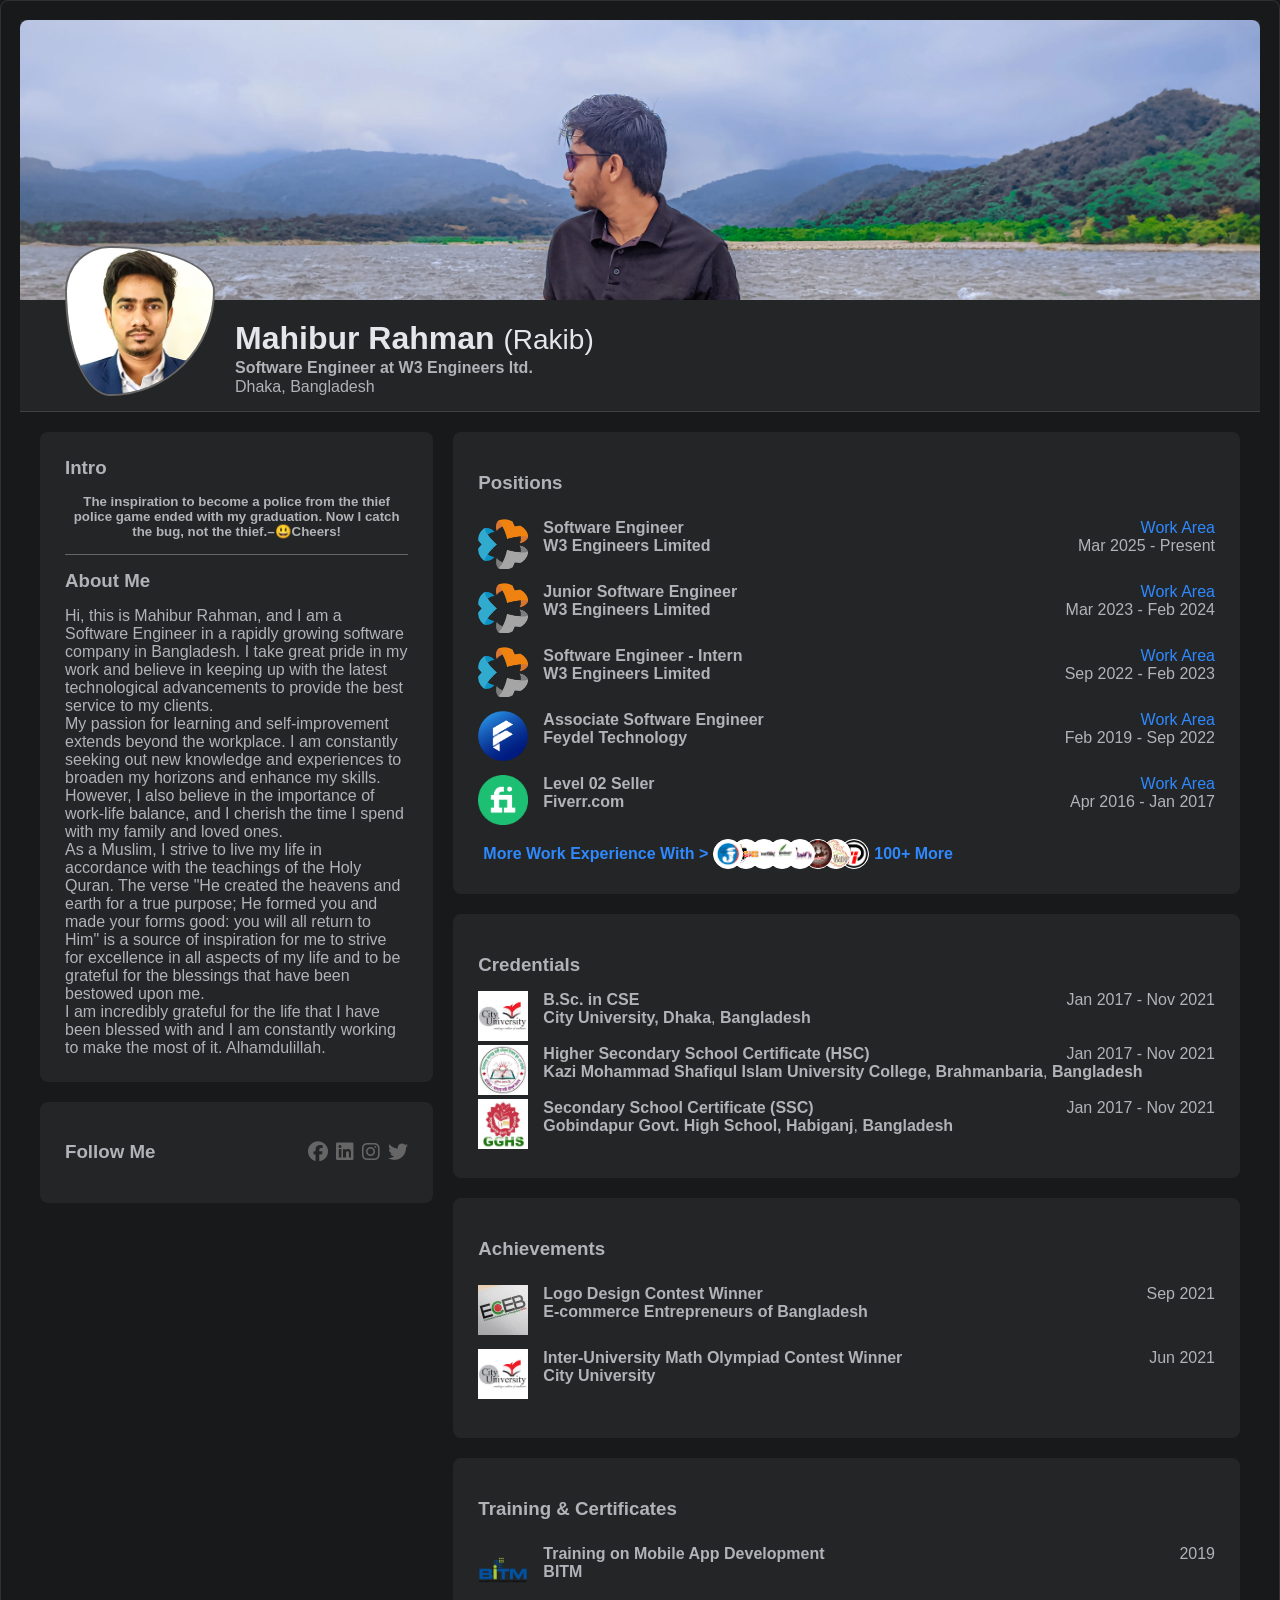
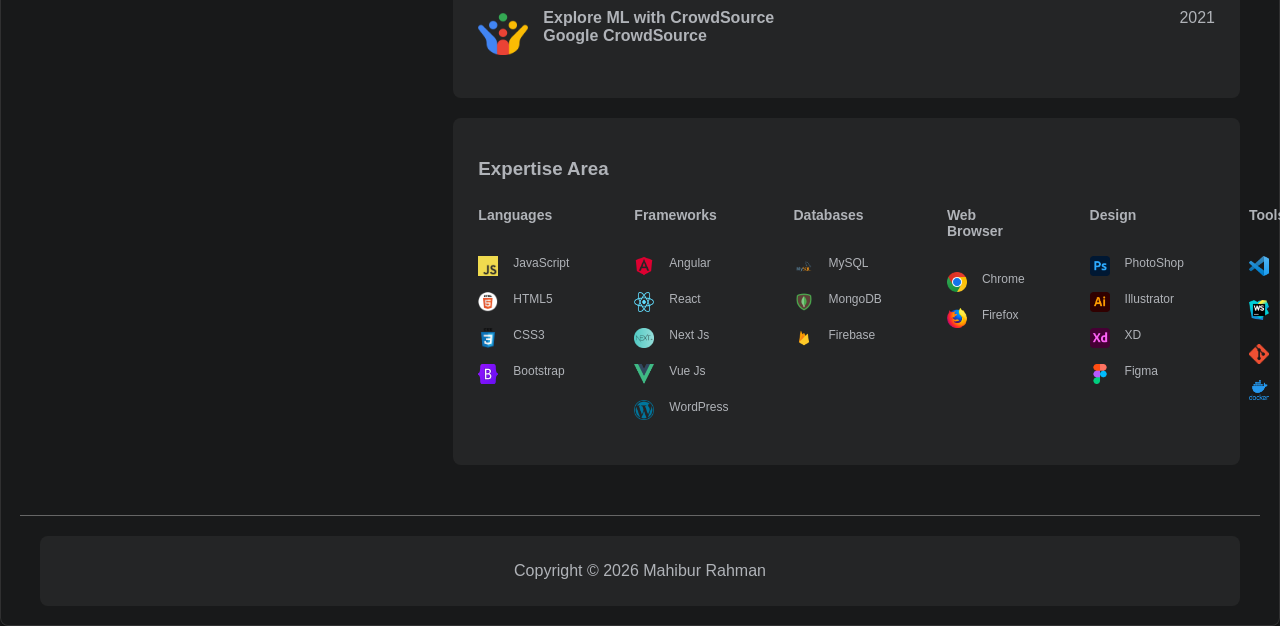
==== commit 9069c9f2: "Update index.html added new position" ====
--- a/index.html
+++ b/index.html
@@ -121,7 +121,7 @@
                                             <p class="tooltip d-m-none"
                                                style="color: #2e89ff; cursor: pointer; margin-left: auto">
                                                 Work Area <span
-                                                    class="tooltiptext">HTML • CSS • Bootstrap • JavaScript • Go • Beego • Vue</span>
+                                                    class="tooltiptext">React • NextJs • GrapesJS</span>
                                             </p>
                                         </div>
                                         <div class="d-flex g-5">
@@ -129,7 +129,30 @@
                                                 <a href="https://w3engineers.com/" target="_blank">W3 Engineers
                                                     Limited </a>
                                             </p>
-                                            <p style="margin-left: auto">Mar 2023 - Present</p>
+                                            <p style="margin-left: auto">Mar 2025 - Present</p>
+                                        </div>
+                                    </div>
+                                </div>
+                                <div class="position-box">
+                                    <div class="position-img">
+                                        <img src="assets/images/w3-icon.png" alt="W3 Engineers Ltd." height="50"
+                                             width="50">
+                                    </div>
+                                    <div class="position-desc" style="width: 100%;">
+                                        <div class="d-flex g-5">
+                                            <h4>Junior Software Engineer</h4>
+                                            <p class="tooltip d-m-none"
+                                               style="color: #2e89ff; cursor: pointer; margin-left: auto">
+                                                Work Area <span
+                                                    class="tooltiptext">HTML • CSS • Bootstrap • JavaScript • Go • Beego • Vue</span>
+                                            </p>
+                                        </div>
+                                        <div class="d-flex g-5">
+                                            <p>
+                                                <a href="https://w3engineers.com/" target="_blank">W3 Engineers
+                                                    Limited </a>
+                                            </p>
+                                            <p style="margin-left: auto">Mar 2023 - Feb 2024</p>
                                         </div>
                                     </div>
                                 </div>
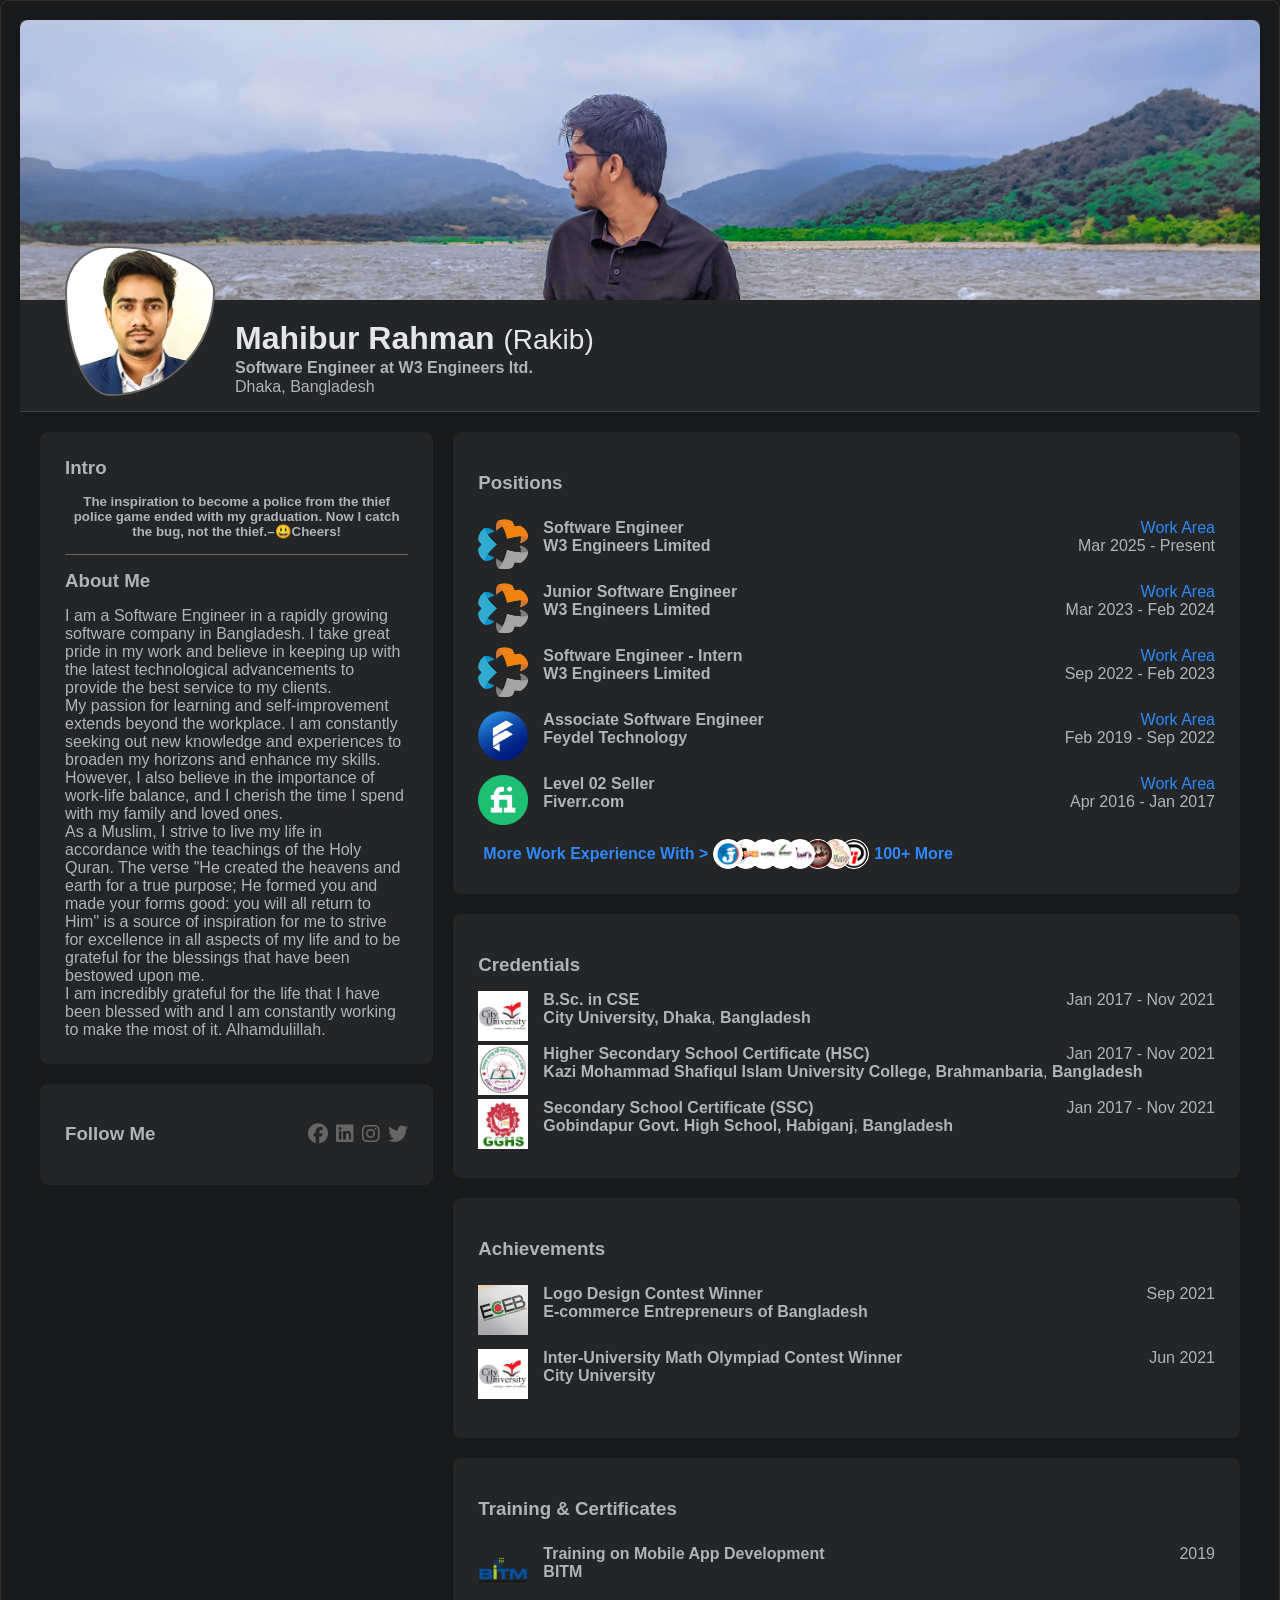
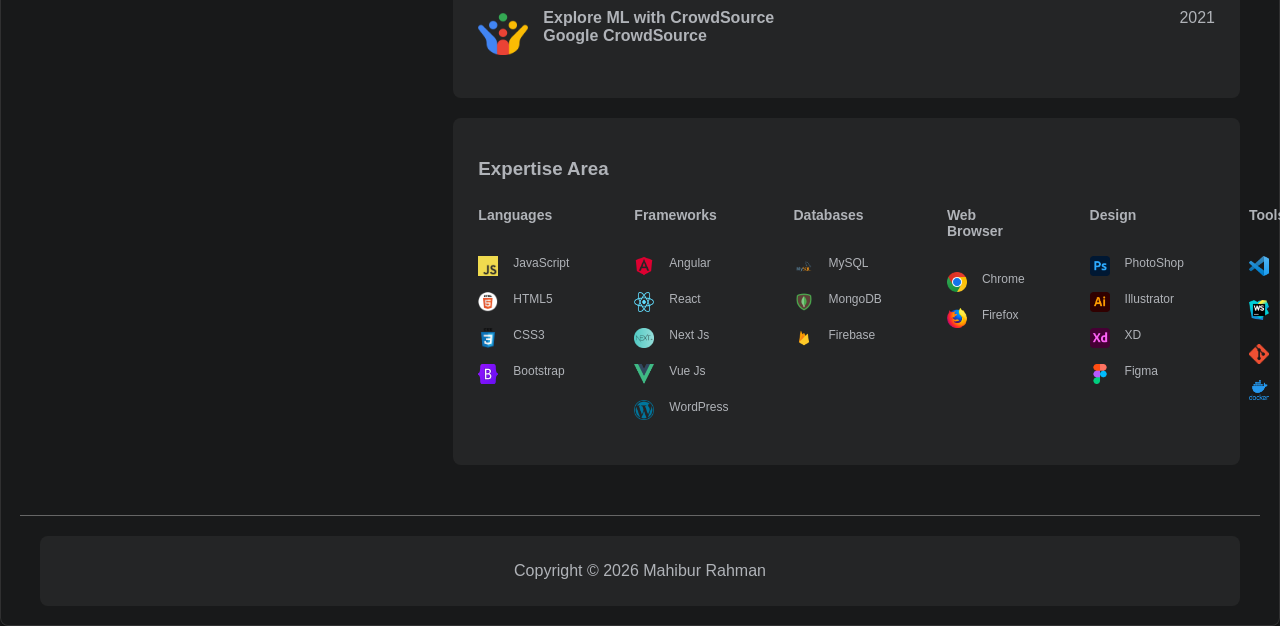
==== commit aa8d21f8: "Update index.html basic change" ====
--- a/index.html
+++ b/index.html
@@ -59,7 +59,7 @@
                                             graduation. Now I catch the bug, not the thief.–😃Cheers!</h5>
                                     </div>
                                     <h3>About Me</h3>
-                                    <p>Hi, this is Mahibur Rahman, and I am a
+                                    <p>I am a
                                         Software Engineer in a rapidly growing software company in Bangladesh. I
                                         take
                                         great pride in my work and believe in keeping up with the latest technological
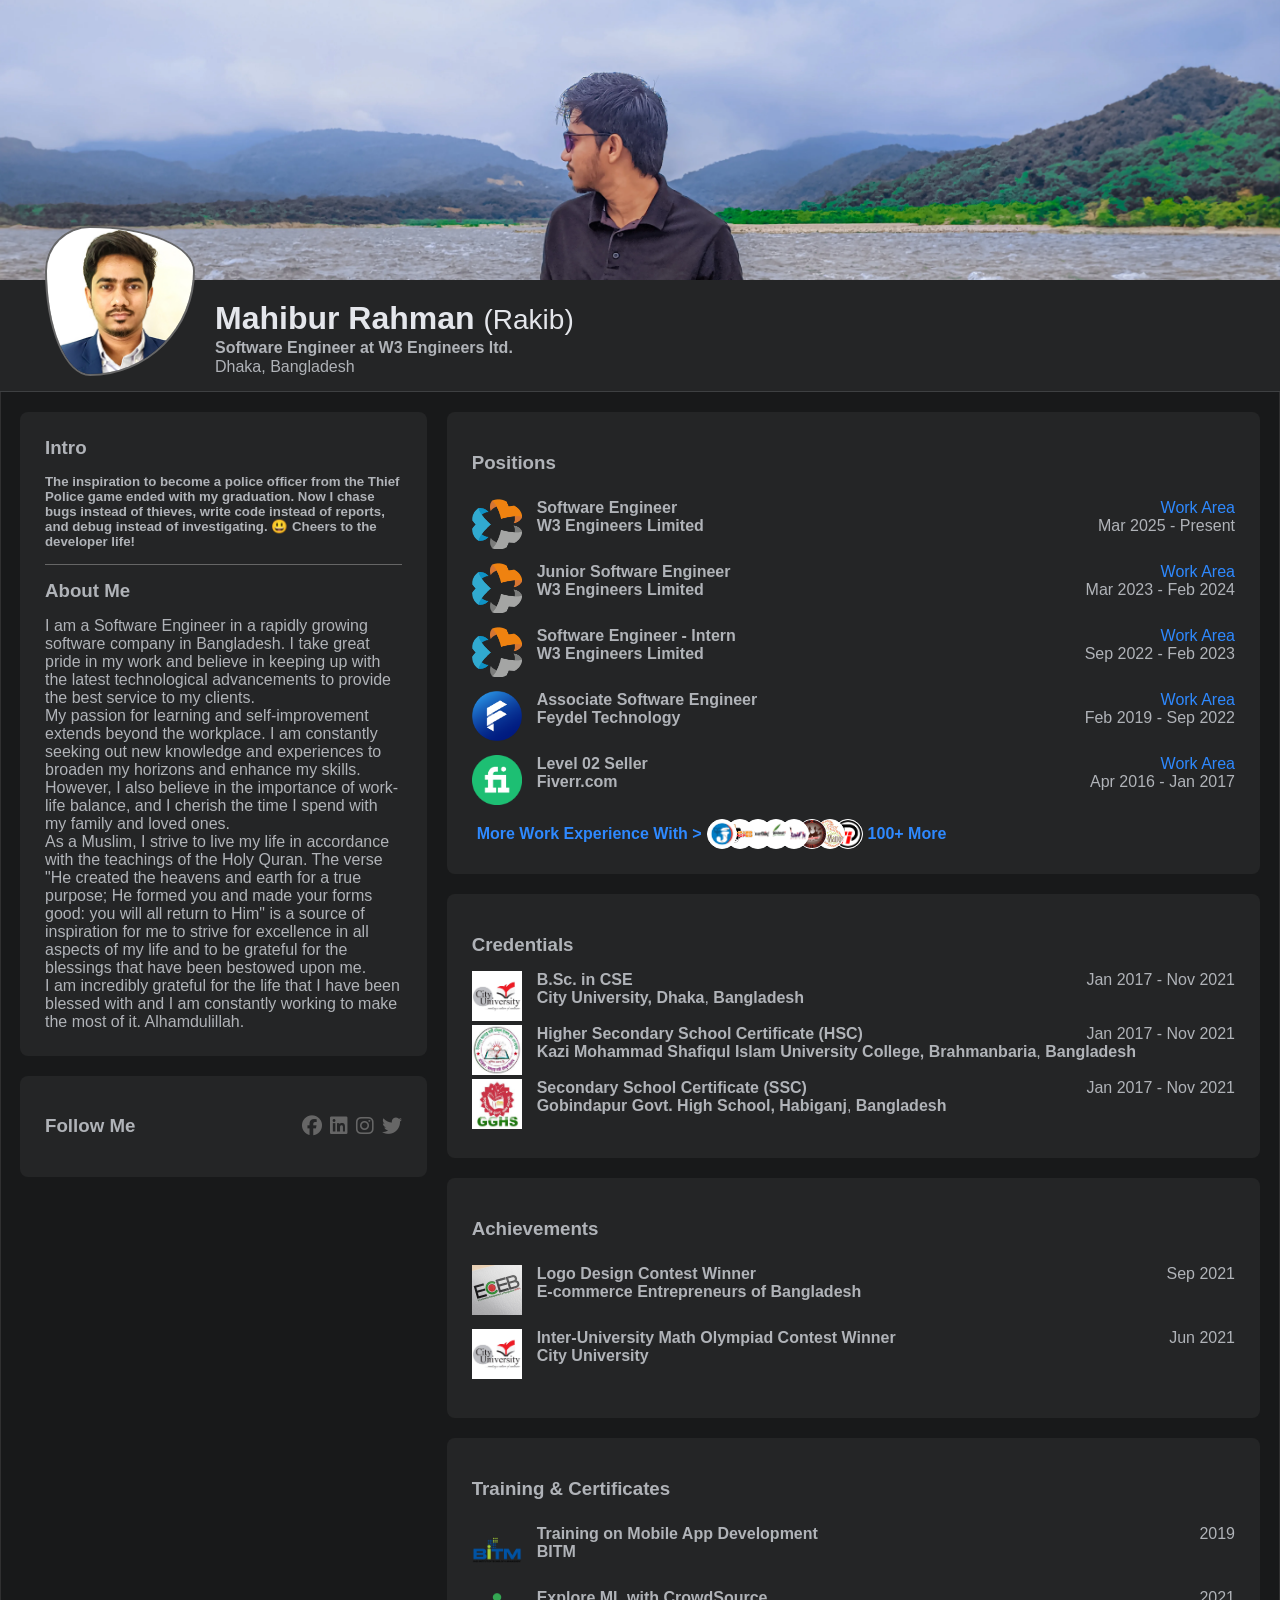
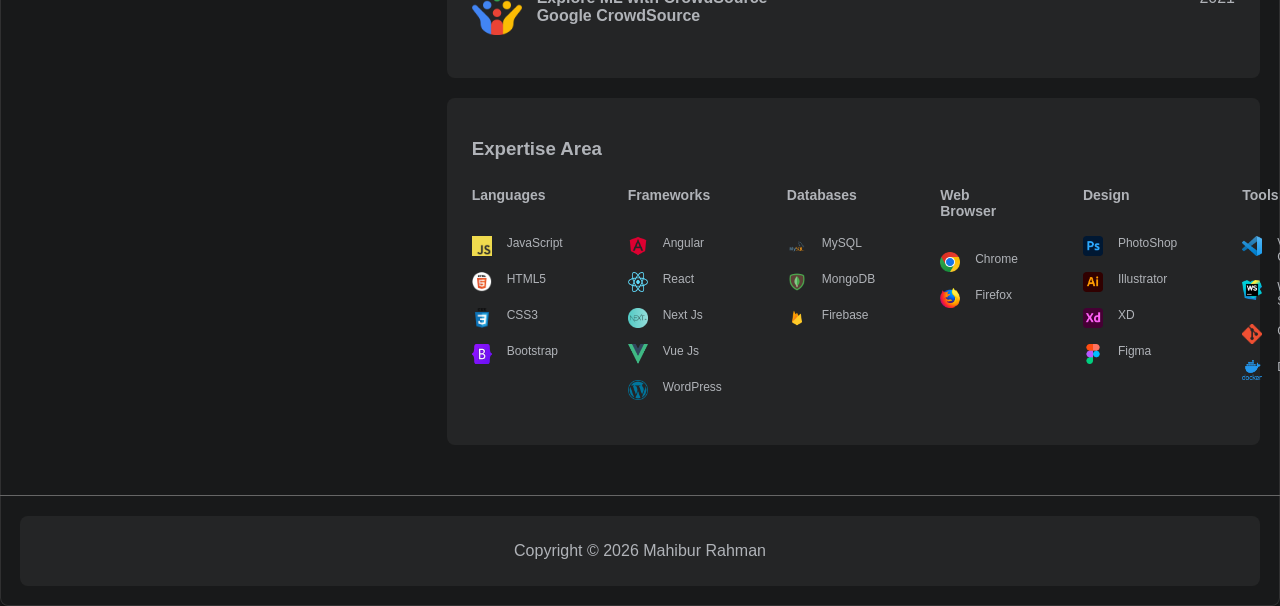
==== commit 9bbc6e44: "# Improvements - linkedin link - some css improvements" ====
--- a/index.html
+++ b/index.html
@@ -54,9 +54,8 @@
                             <div style="position: sticky; top: 1.5rem">
                                 <div class="about-me card">
                                     <h3 style="padding: 0">Intro</h3>
-                                    <div class="intro text-center line">
-                                        <h5>The inspiration to become a police from the thief police game ended with my
-                                            graduation. Now I catch the bug, not the thief.–😃Cheers!</h5>
+                                    <div class="intro text-left line">
+                                        <h5>The inspiration to become a police officer from the Thief Police game ended with my graduation. Now I chase bugs instead of thieves, write code instead of reports, and debug instead of investigating. 😃 Cheers to the developer life!</h5>
                                     </div>
                                     <h3>About Me</h3>
                                     <p>I am a
@@ -91,7 +90,7 @@
                                         <a href="https://www.facebook.com/whoisrakib" target="_blank">
                                             <i class="fa-brands fa-facebook"></i>
                                         </a>
-                                        <a href="https://www.linkedin.com/in/whoisrakib/" target="_blank">
+                                        <a href="https://www.linkedin.com/in/mahibur-rahman-rakib/" target="_blank">
                                             <i class="fa-brands fa-linkedin"></i>
                                         </a>
                                         <a href="https://www.instagram.com/mahibur.rakib/" target="_blank">
--- a/assets/css/style.css
+++ b/assets/css/style.css
@@ -72,7 +72,6 @@
 }
 
 .content-wrap .wrapper {
-    margin: 20px;
     min-height: 100vh;
 }
 
@@ -105,7 +104,6 @@
 }
 
 .banner-img img {
-    border-radius: 8px 8px 0 0;
     object-fit: cover;
     background-position: top;
     height: 280px;
@@ -294,10 +292,6 @@
         font-size: 1.5rem;
     }
 
-    .content-wrap .wrapper {
-        margin: 0;
-    }
-
     .card {
         margin: 10px;
     }
@@ -307,10 +301,6 @@
         margin-right: 10px;
     }
 
-    .banner-img img {
-        border-radius: 0;
-    }
-
     .details-box {
         padding-left: 110px;
         padding-bottom: 10px;
